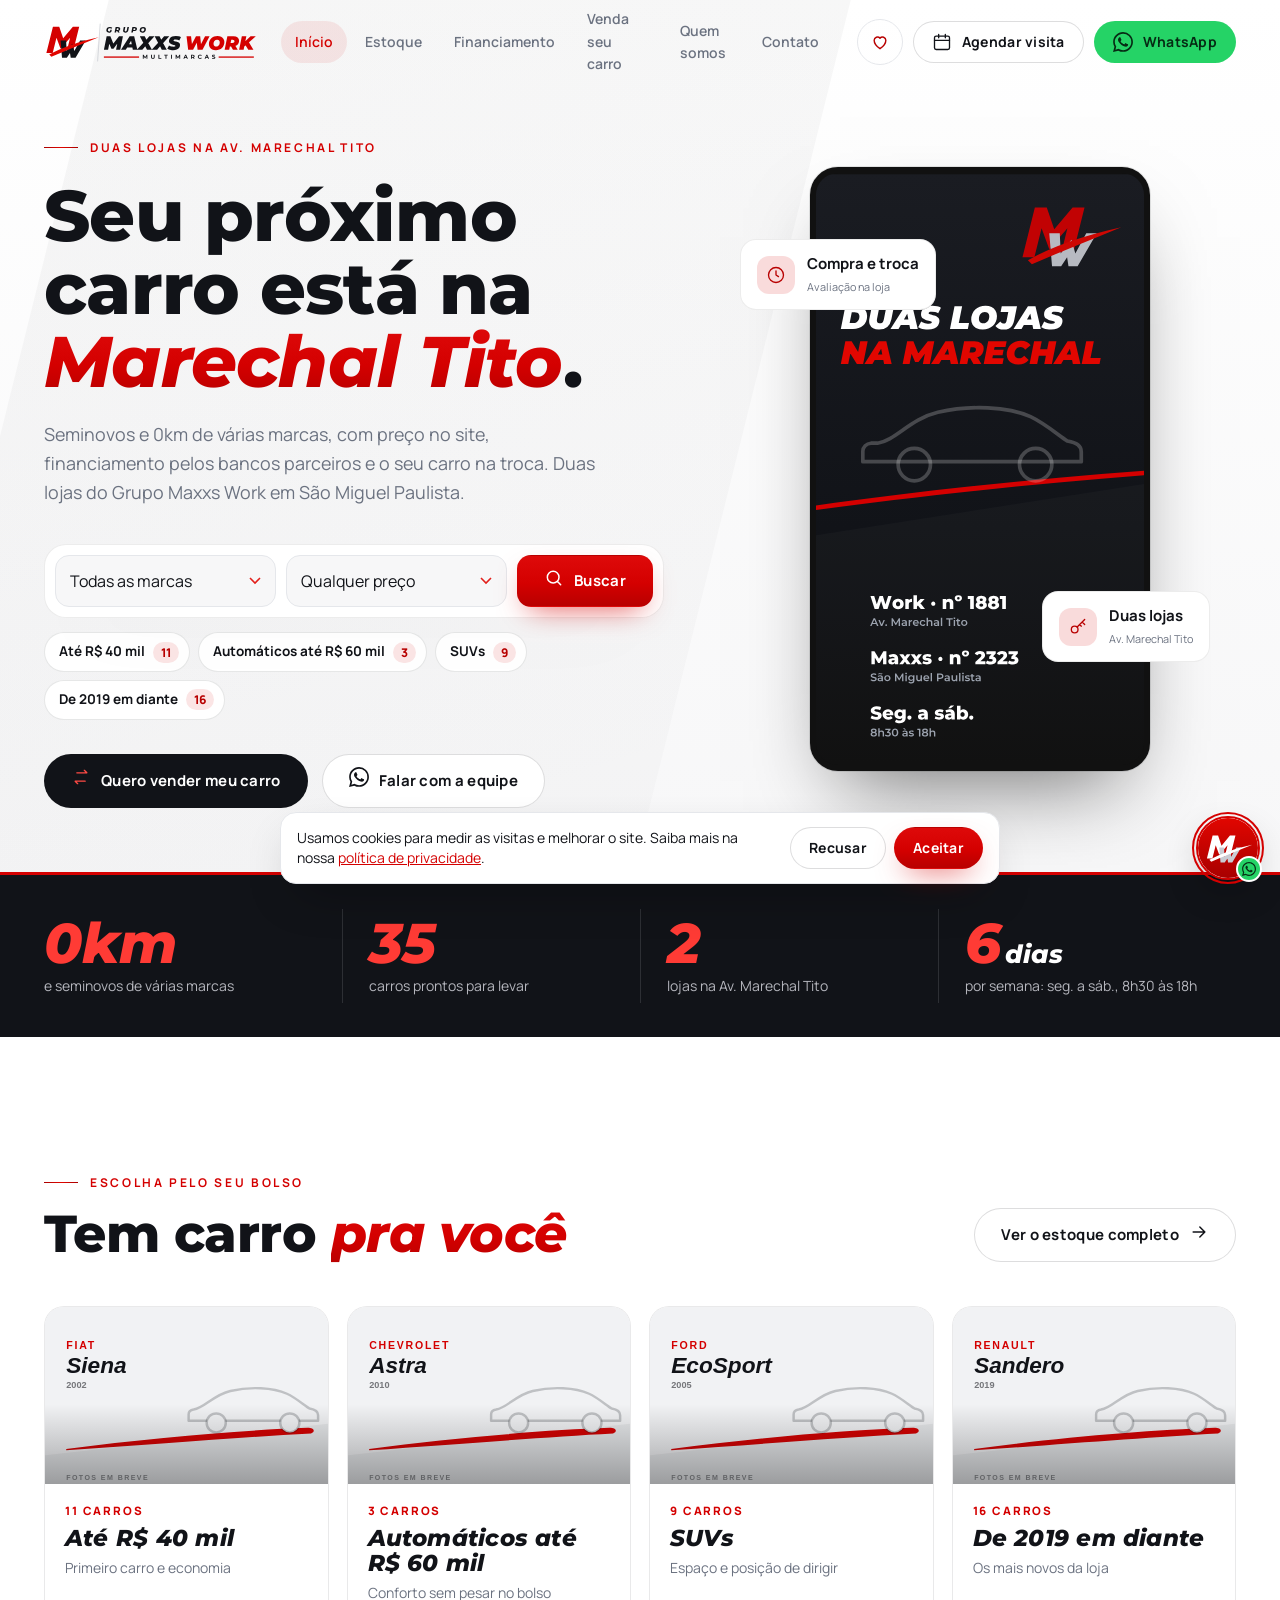
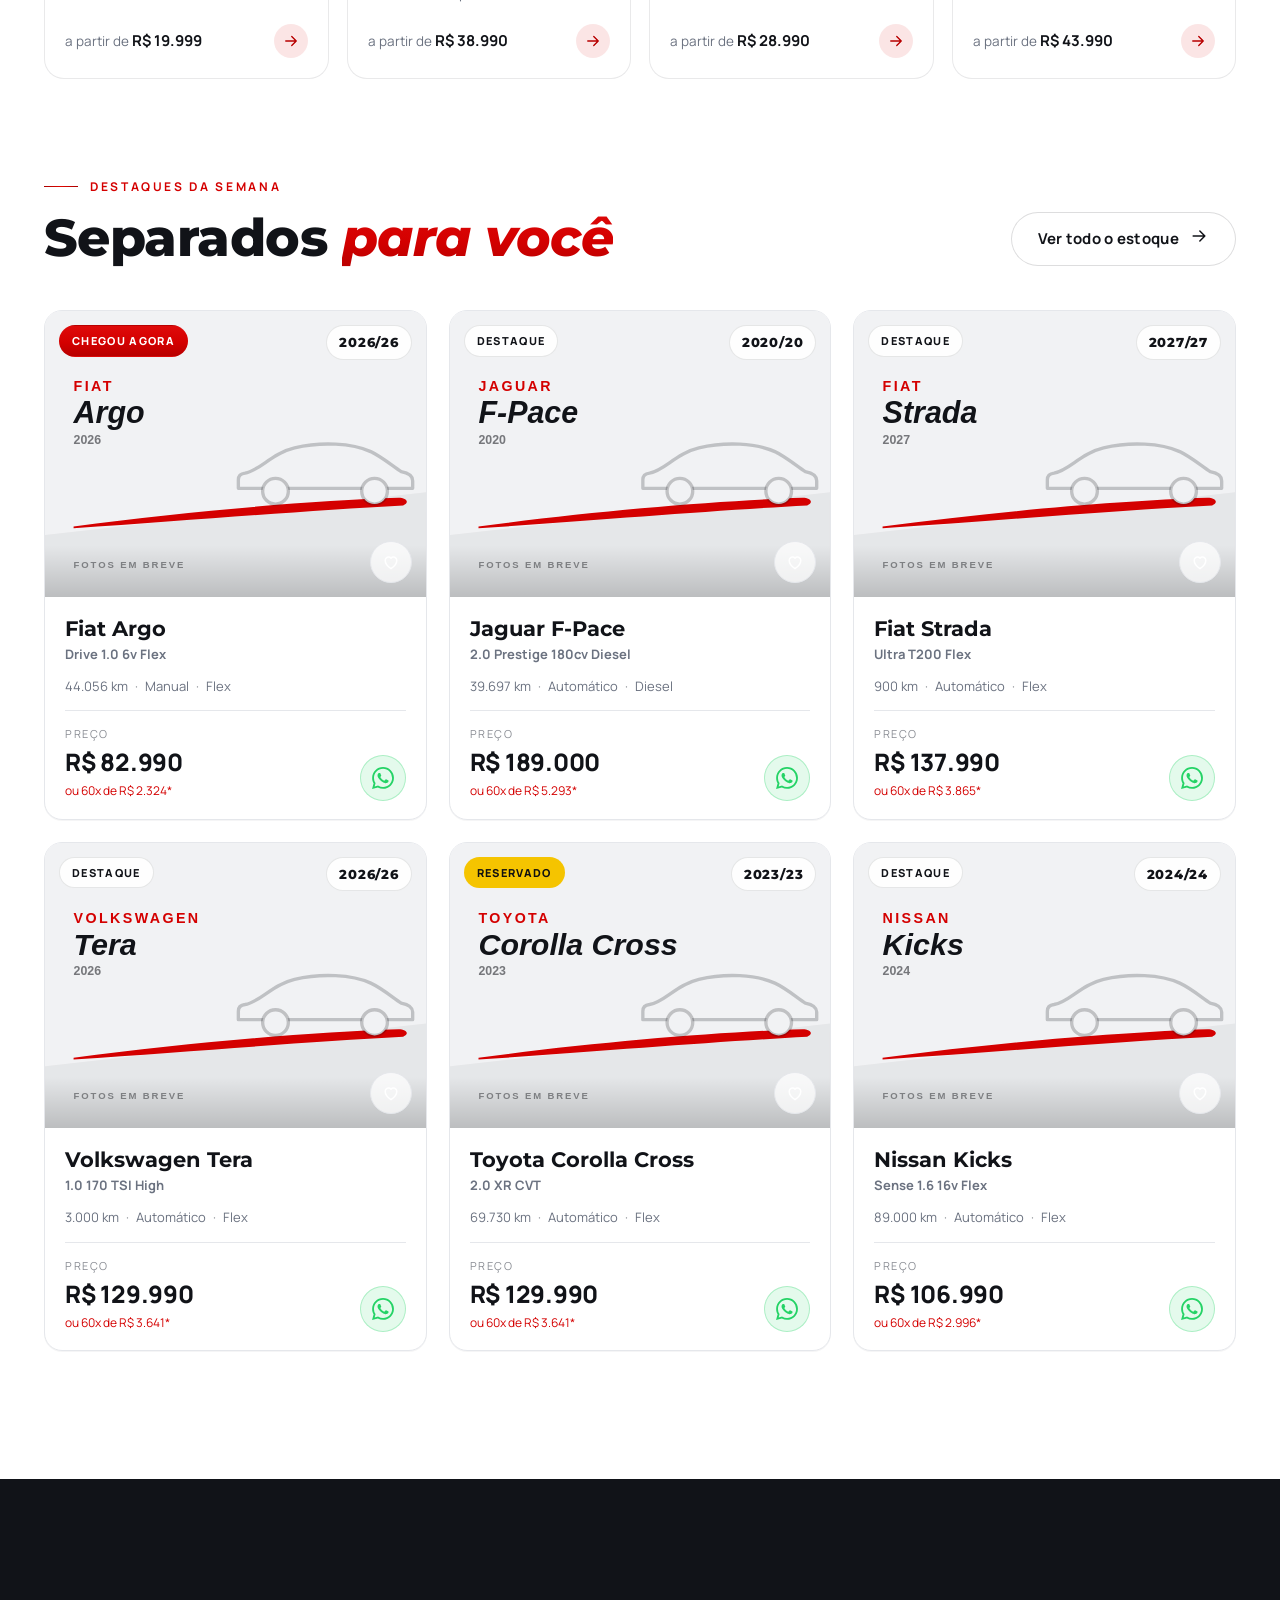
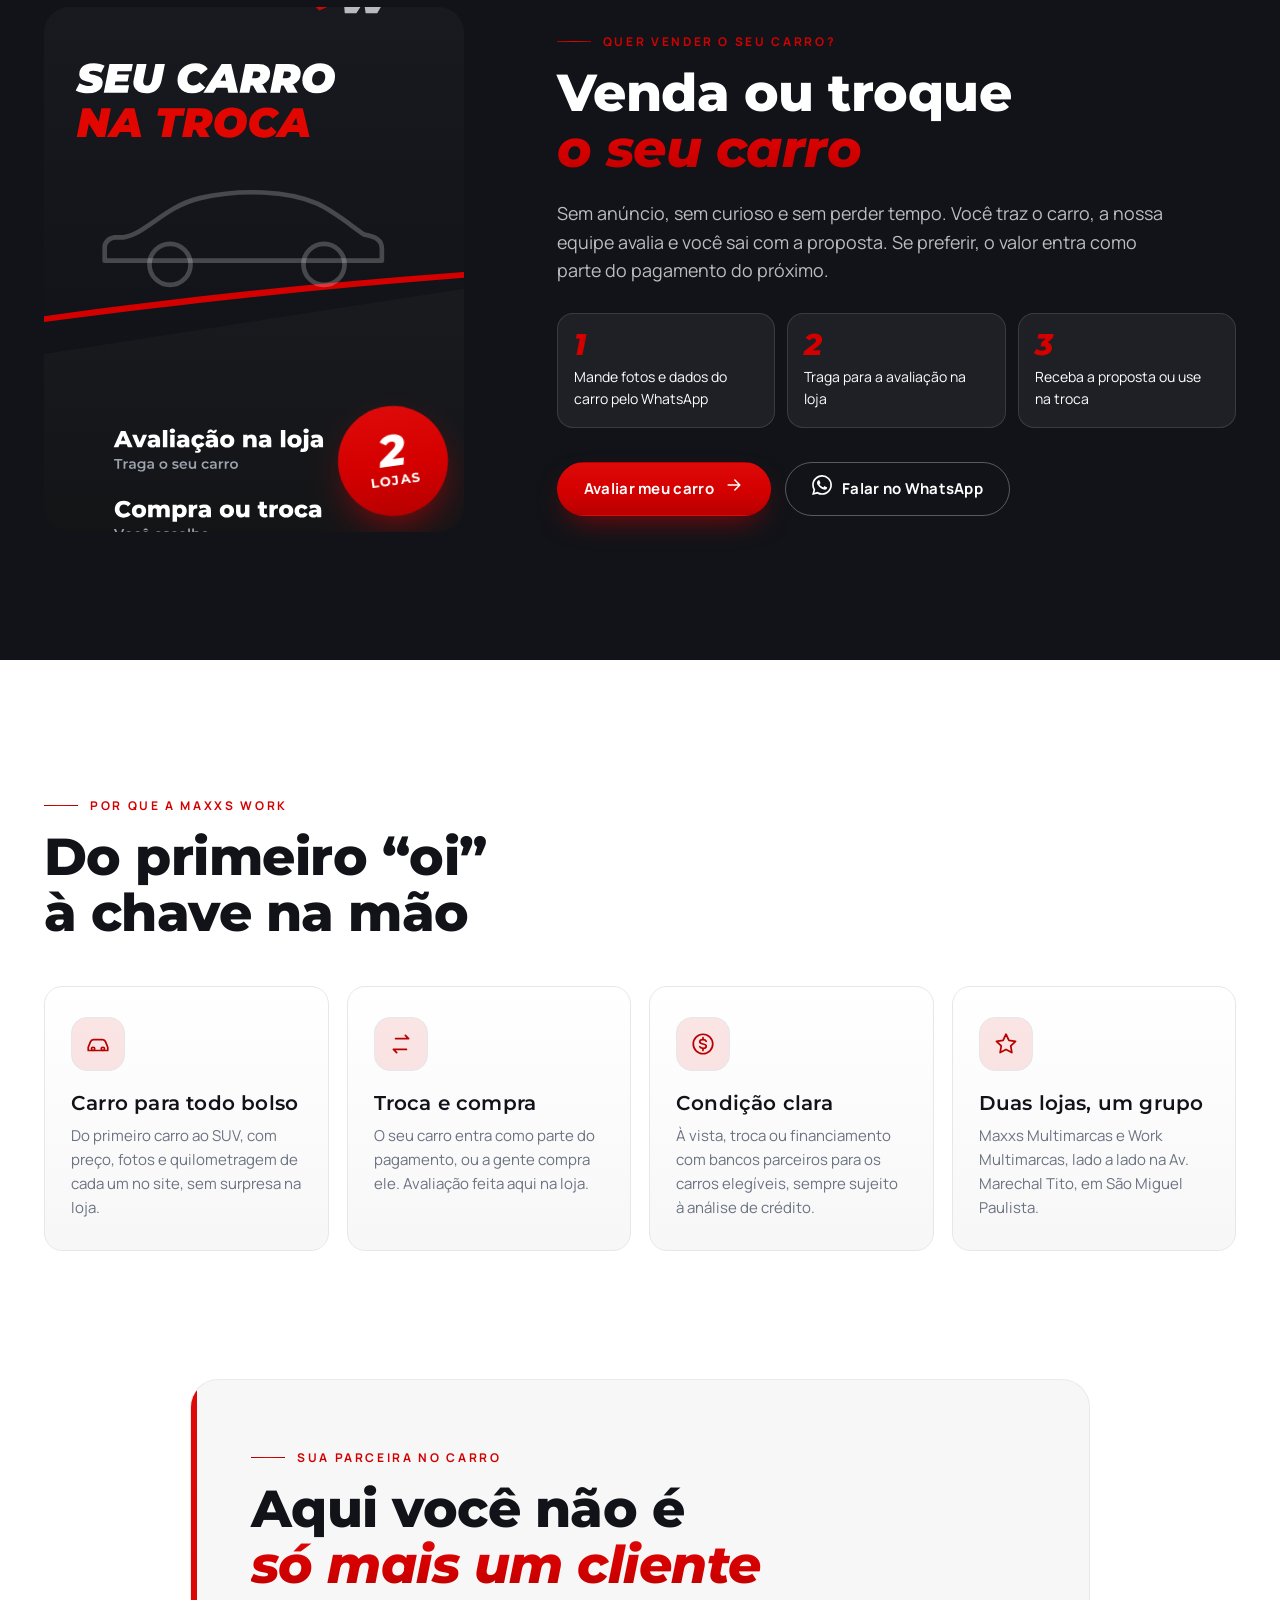
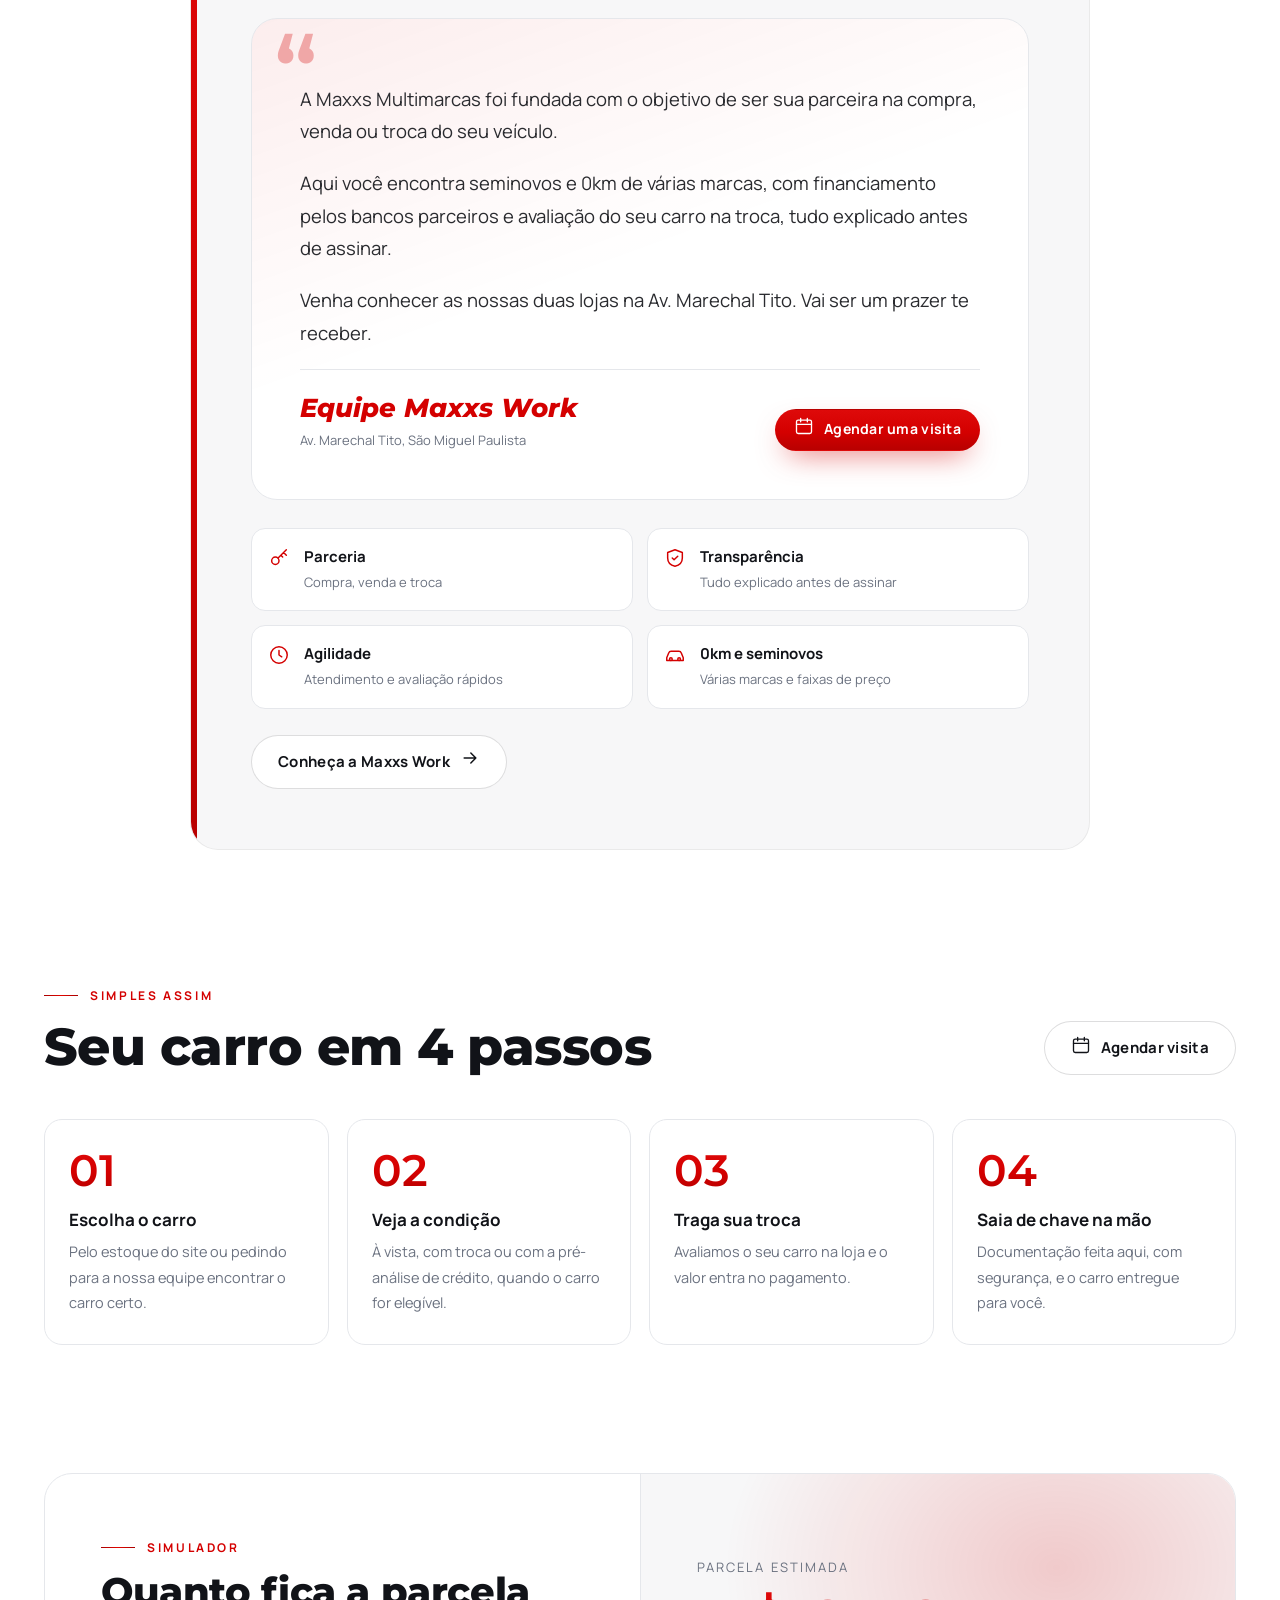
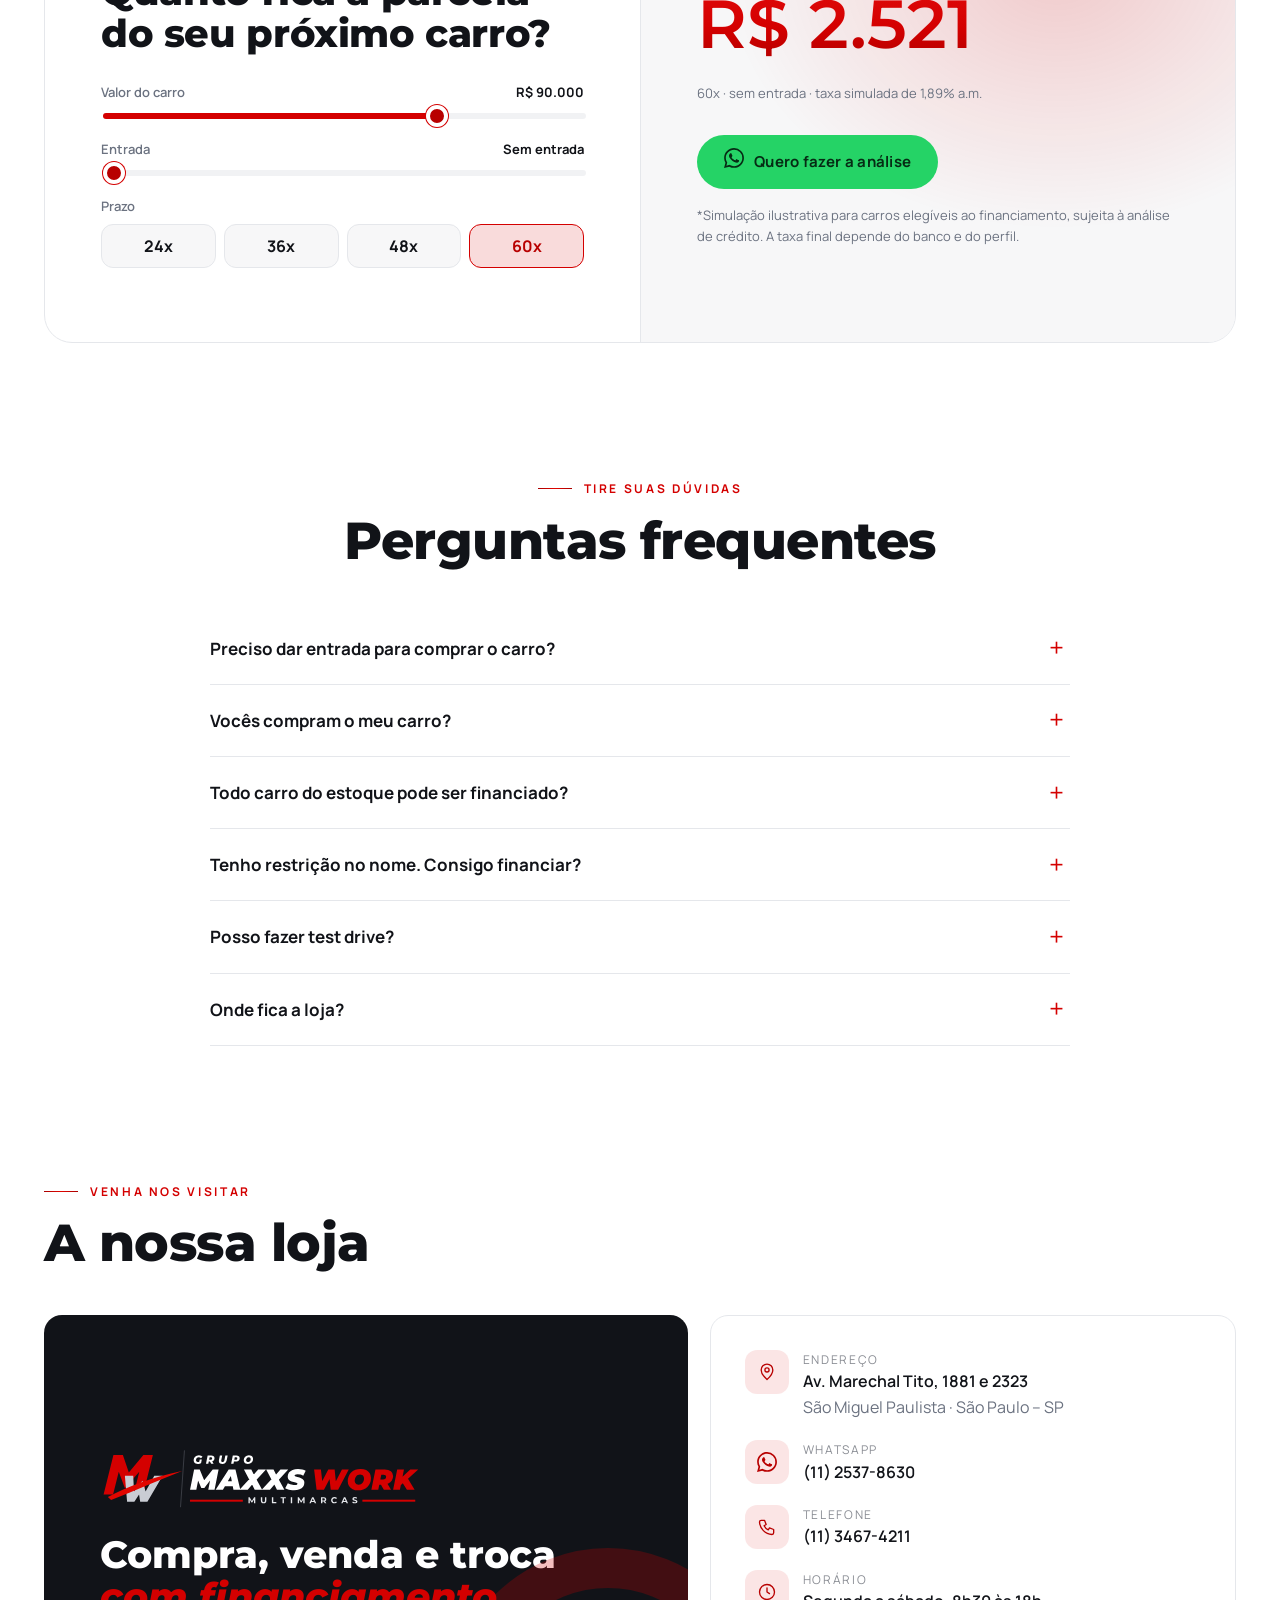
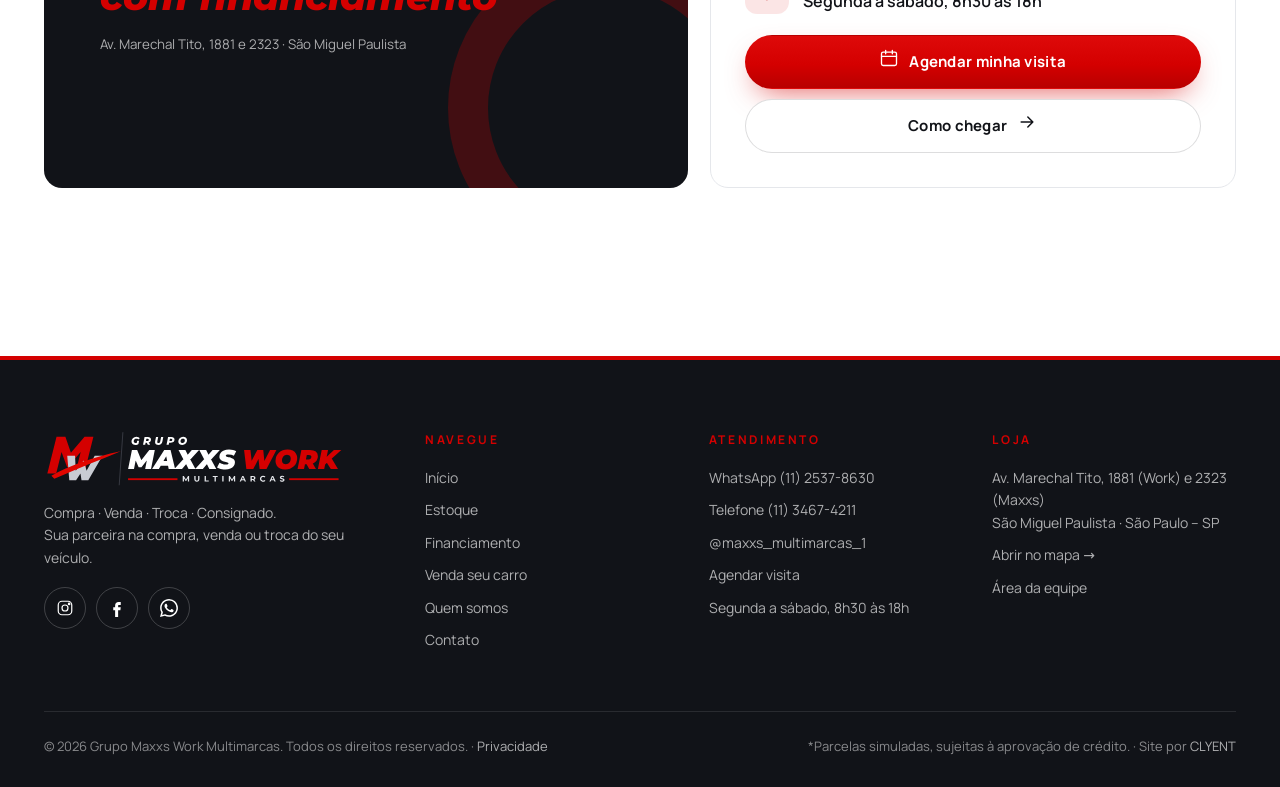
==== index.html @ a76d97d7 "Add files via upload" ====
<!doctype html>
<html lang="pt-BR">
<head>
  <meta charset="utf-8">
  <meta name="robots" content="noindex">
<meta name="referrer" content="no-referrer">
  <meta name="viewport" content="width=device-width, initial-scale=1, viewport-fit=cover">
  <title>Maxxs Work Multimarcas · Seminovos em São Miguel Paulista</title>
  <meta name="description" content="Grupo Maxxs Work Multimarcas: seminovos e 0km com financiamento, compra e troca do seu carro. Av. Marechal Tito, 1881 e 2323, São Miguel Paulista, São Paulo.">
  <meta name="theme-color" content="#111318">
  <link rel="canonical" href="https://grupomaxxsworkmultimarcas.com.br/">
  <meta property="og:type" content="website">
  <meta property="og:locale" content="pt_BR">
  <meta property="og:site_name" content="Maxxs Work Multimarcas">
  <meta property="og:title" content="Grupo Maxxs Work Multimarcas · Seminovos e 0km em São Miguel Paulista">
  <meta property="og:description" content="Seminovos e 0km com financiamento, compra e troca do seu carro. Duas lojas na Av. Marechal Tito. Av. Marechal Tito, 1881 e 2323, São Miguel Paulista.">
  <meta property="og:image" content="https://grupomaxxsworkmultimarcas.com.br/assets/img/og.jpg">
  <meta property="og:url" content="https://grupomaxxsworkmultimarcas.com.br/">
  <meta name="twitter:card" content="summary_large_image">
  <link rel="icon" href="assets/img/favicon.png">
  <link rel="apple-touch-icon" href="assets/img/apple-touch-icon.png">
  <link rel="preload" href="assets/fonts/montserrat-latin-800-normal.woff2" as="font" type="font/woff2" crossorigin>
  <link rel="stylesheet" href="assets/css/site.css?v=4">
</head>
<body data-page="home">
<main>
  <!-- ===== HERO ===== -->
  <section class="hero hero-d hero-x">
    <div class="hero-bg"></div>
    <div class="container hero-grid">
      <div>
        <span class="eyebrow reveal">Duas lojas na Av. Marechal Tito</span>
        <h1><span class="line-in"><span data-hero-title>Carro bom para todo bolso.</span></span></h1>
        <p class="lead reveal" style="--d:.25s" data-hero-sub></p>
        <form class="quick-search reveal" style="--d:.35s" id="qs-form" aria-label="Busca rápida">
          <select id="qs-marca" aria-label="Marca"></select>
          <select id="qs-preco" aria-label="Preço máximo">
            <option value="">Qualquer preço</option>
            <option value="40000">Até R$ 40 mil</option>
            <option value="60000">Até R$ 60 mil</option>
            <option value="80000">Até R$ 80 mil</option>
            <option value="100000">Até R$ 100 mil</option>
          </select>
          <button class="btn btn-gold" type="submit"><span data-icon="search"></span>Buscar</button>
        </form>
        <div class="quick-chips reveal" style="--d:.45s" id="quick-chips" aria-label="Atalhos do estoque"></div>
        <div class="hero-actions reveal" style="--d:.55s">
          <a class="btn btn-dark" href="venda-seu-carro.html"><span data-icon="swap"></span>Quero vender meu carro</a>
          <a class="btn btn-ghost" href="#" data-wa-geral><span data-icon="wa"></span>Falar com a equipe</a>
        </div>
      </div>
      <div class="reel reveal" style="--d:.2s">
        <div class="reel-frame">
          <img src="assets/img/vitrine.svg" alt="Grupo Maxxs Work Multimarcas: duas lojas na Av. Marechal Tito" loading="eager">
        </div>
        <div class="float-chip chip-a"><span class="ic" data-icon="clock"></span><div><b>Compra e troca</b><small>Avaliação na loja</small></div></div>
        <div class="float-chip chip-b"><span class="ic" data-icon="key"></span><div><b>Duas lojas</b><small>Av. Marechal Tito</small></div></div>
      </div>
    </div>
  </section>

  <!-- ===== NÚMEROS ===== -->
  <section class="stats-band" aria-label="A Maxxs Work em números">
    <div class="container stats-grid">
      <div><b>0km</b><span>e seminovos de várias marcas</span></div>
      <div><b><span data-count-estoque data-counter="0">0</span></b><span>carros prontos para levar</span></div>
      <div><b>2</b><span>lojas na Av. Marechal Tito</span></div>
      <div><b>6<small>dias</small></b><span>por semana: seg. a sáb., 8h30 às 18h</span></div>
    </div>
  </section>

  <!-- ===== FAIXAS ===== -->
  <section class="section faixas-sec">
    <div class="container">
      <div class="section-head">
        <div class="reveal"><span class="eyebrow">Escolha pelo seu bolso</span><h2>Tem carro <span class="gold-text">pra você</span></h2></div>
        <a class="btn btn-ghost reveal" href="estoque.html">Ver o estoque completo <span data-icon="arrow"></span></a>
      </div>
      <div class="faixas" id="faixas"></div>
    </div>
  </section>

  <!-- ===== DESTAQUES ===== -->
  <section class="section" style="padding-top:0">
    <div class="container">
      <div class="section-head">
        <div class="reveal"><span class="eyebrow">Destaques da semana</span><h2>Separados <span class="gold-text">para você</span></h2></div>
        <a class="btn btn-ghost reveal" href="estoque.html">Ver todo o estoque <span data-icon="arrow"></span></a>
      </div>
      <div class="car-grid" id="destaques"></div>
    </div>
  </section>

  <!-- ===== VENDA / TROCA ===== -->
  <section class="section sell40">
    <div class="container sell40-grid">
      <div class="sell40-photo reveal-l"><img src="assets/img/troca.svg" alt="Avaliação do seu carro na Maxxs Work" loading="lazy"><span class="sell40-badge"><b>2</b>lojas</span></div>
      <div>
        <span class="eyebrow reveal">Quer vender o seu carro?</span>
        <h2 class="reveal" style="margin:14px 0 22px">Venda ou troque<br><span class="gold-text">o seu carro</span></h2>
        <p class="lead reveal">Sem anúncio, sem curioso e sem perder tempo. Você traz o carro, a nossa equipe avalia e você sai com a proposta. Se preferir, o valor entra como parte do pagamento do próximo.</p>
        <div class="steps3 reveal">
          <div><b>1</b><span>Mande fotos e dados do carro pelo WhatsApp</span></div>
          <div><b>2</b><span>Traga para a avaliação na loja</span></div>
          <div><b>3</b><span>Receba a proposta ou use na troca</span></div>
        </div>
        <div class="hero-actions reveal"><a class="btn btn-gold" href="venda-seu-carro.html">Avaliar meu carro <span data-icon="arrow"></span></a><a class="btn btn-ghost" href="#" data-wa-geral><span data-icon="wa"></span>Falar no WhatsApp</a></div>
      </div>
    </div>
  </section>

  <!-- ===== PILARES ===== -->
  <section class="section">
    <div class="container">
      <div class="section-head"><div class="reveal"><span class="eyebrow">Por que a Maxxs Work</span><h2>Do primeiro “oi”<br>à chave na mão</h2></div></div>
      <div class="pillars">
        <div class="pillar reveal"><div class="ic" data-icon="car"></div><h3>Carro para todo bolso</h3><p>Do primeiro carro ao SUV, com preço, fotos e quilometragem de cada um no site, sem surpresa na loja.</p></div>
        <div class="pillar reveal" style="--d:.08s"><div class="ic" data-icon="swap"></div><h3>Troca e compra</h3><p>O seu carro entra como parte do pagamento, ou a gente compra ele. Avaliação feita aqui na loja.</p></div>
        <div class="pillar reveal" style="--d:.16s"><div class="ic" data-icon="coin"></div><h3>Condição clara</h3><p>À vista, troca ou financiamento com bancos parceiros para os carros elegíveis, sempre sujeito à análise de crédito.</p></div>
        <div class="pillar reveal" style="--d:.24s"><div class="ic" data-icon="star"></div><h3>Duas lojas, um grupo</h3><p>Maxxs Multimarcas e Work Multimarcas, lado a lado na Av. Marechal Tito, em São Miguel Paulista.</p></div>
      </div>
    </div>
  </section>

  <!-- ===== CARTA DA LOJA ===== -->
  <section class="section" style="padding-top:0">
    <div class="container">
      <div class="letter-card reveal">
        <span class="eyebrow">Sua parceira no carro</span>
        <h2 style="margin:14px 0 24px">Aqui você não é<br><span class="gold-text">só mais um cliente</span></h2>
        <div class="letter-body"><div id="carta-texto"></div>
          <div class="letter-sign"><div><b class="sign-name">Equipe Maxxs Work</b><small>Av. Marechal Tito, São Miguel Paulista</small></div><a class="btn btn-gold btn-sm" href="#" data-agendar><span data-icon="cal"></span>Agendar uma visita</a></div>
        </div>
        <div class="values">
          <div><span data-icon="key"></span><p style="margin:0"><b>Parceria</b><span>Compra, venda e troca</span></p></div>
          <div><span data-icon="shield"></span><p style="margin:0"><b>Transparência</b><span>Tudo explicado antes de assinar</span></p></div>
          <div><span data-icon="clock"></span><p style="margin:0"><b>Agilidade</b><span>Atendimento e avaliação rápidos</span></p></div>
          <div><span data-icon="car"></span><p style="margin:0"><b>0km e seminovos</b><span>Várias marcas e faixas de preço</span></p></div>
        </div>
        <a class="btn btn-ghost" href="loja.html" style="margin-top:26px">Conheça a Maxxs Work <span data-icon="arrow"></span></a>
      </div>
    </div>
  </section>

  <!-- ===== ENTREGAS (vem do painel) ===== -->
  <section class="section" style="padding-top:0">
    <div class="container">
      <div class="section-head"><div class="reveal"><span class="eyebrow">Cada entrega é uma festa</span><h2>Sonho realizado <span class="gold-text">é aqui</span></h2></div><a class="btn btn-ghost reveal" href="https://instagram.com/maxxs_multimarcas_1" data-cfg-ig target="_blank" rel="noopener"><span data-icon="ig"></span>Siga no Instagram</a></div>
      <div class="mosaic reveal" id="entregas"></div>
    </div>
  </section>

  <!-- ===== DEPOIMENTOS (só aparece quando cadastrados no painel) ===== -->
  <section class="section" id="depoimentos" style="padding-top:0">
    <div class="container">
      <div class="section-head"><div class="reveal"><span class="eyebrow">Quem comprou, recomenda</span><h2>Clientes <span class="gold-text">Maxxs Work</span></h2></div></div>
      <div class="testi" id="dep-grid"></div>
    </div>
  </section>

  <!-- ===== COMO COMPRAR ===== -->
  <section class="section" style="padding-top:0">
    <div class="container">
      <div class="section-head"><div class="reveal"><span class="eyebrow">Simples assim</span><h2>Seu carro em 4 passos</h2></div><a class="btn btn-ghost reveal" href="#" data-agendar><span data-icon="cal"></span>Agendar visita</a></div>
      <div class="how">
        <div class="reveal"><b>Escolha o carro</b><span>Pelo estoque do site ou pedindo para a nossa equipe encontrar o carro certo.</span></div>
        <div class="reveal" style="--d:.08s"><b>Veja a condição</b><span>À vista, com troca ou com a pré-análise de crédito, quando o carro for elegível.</span></div>
        <div class="reveal" style="--d:.16s"><b>Traga sua troca</b><span>Avaliamos o seu carro na loja e o valor entra no pagamento.</span></div>
        <div class="reveal" style="--d:.24s"><b>Saia de chave na mão</b><span>Documentação feita aqui, com segurança, e o carro entregue para você.</span></div>
      </div>
    </div>
  </section>

  <!-- ===== SIMULADOR ===== -->
  <section class="section" style="padding-top:0">
    <div class="container">
      <div class="sim reveal" id="sim">
        <div class="sim-left">
          <span class="eyebrow">Simulador</span>
          <h2 style="margin:14px 0 28px;font-size:clamp(26px,3vw,40px)">Quanto fica a parcela do seu próximo carro?</h2>
          <div class="field"><label>Valor do carro <b data-sim-lv></b></label><input type="range" min="20000" max="120000" step="1000" data-sim-valor aria-label="Valor do carro"></div>
          <div class="field"><label>Entrada <b data-sim-le></b></label><input type="range" min="0" max="40000" step="1000" value="0" data-sim-entrada aria-label="Valor da entrada"></div>
          <div class="field"><label>Prazo</label><div class="seg" data-sim-meses><button type="button">24x</button><button type="button">36x</button><button type="button">48x</button><button type="button" class="on">60x</button></div></div>
        </div>
        <div class="sim-right sim-result">
          <small>Parcela estimada</small>
          <div class="big gold-text" data-sim-out>—</div>
          <p data-sim-info></p>
          <button class="btn btn-wa" id="sim-cta" style="margin-top:18px;align-self:flex-start"><span data-icon="wa"></span>Quero fazer a análise</button>
          <p style="margin-top:16px">*Simulação ilustrativa para carros elegíveis ao financiamento, sujeita à análise de crédito. A taxa final depende do banco e do perfil.</p>
        </div>
      </div>
    </div>
  </section>

  <!-- ===== FAQ ===== -->
  <section class="section" style="padding-top:0">
    <div class="container">
      <div class="section-head" style="justify-content:center;text-align:center"><div class="reveal"><span class="eyebrow">Tire suas dúvidas</span><h2>Perguntas frequentes</h2></div></div>
      <div class="faq"><details class="reveal"><summary>Preciso dar entrada para comprar o carro?</summary><p>Depende do carro e da análise de crédito. Nos carros mais novos há mais opções de financiamento com os bancos parceiros, inclusive com entrada menor para quem for aprovado. Nos mais antigos, o pagamento costuma ser à vista ou com o seu carro na troca. A gente te mostra as opções reais de cada carro.</p></details><details class="reveal"><summary>Vocês compram o meu carro?</summary><p>Sim. Mande fotos e os dados do carro pelo WhatsApp, traga para a avaliação na loja e você sai com a proposta. O valor também pode entrar como parte do pagamento do próximo carro.</p></details><details class="reveal"><summary>Todo carro do estoque pode ser financiado?</summary><p>Não. Cada banco tem regras próprias de idade do veículo e de perfil. Na página de cada carro mostramos se ele tem financiamento disponível ou se a condição é à vista ou com troca.</p></details><details class="reveal"><summary>Tenho restrição no nome. Consigo financiar?</summary><p>Cada caso é analisado individualmente pelos bancos. Faça a pré-análise, sem compromisso, e a nossa equipe te explica com clareza o que é possível.</p></details><details class="reveal"><summary>Posso fazer test drive?</summary><p>Pode e deve! Agende pelo site ou pelo WhatsApp e deixamos o carro separado esperando por você.</p></details><details class="reveal"><summary>Onde fica a loja?</summary><p>São duas lojas na Av. Marechal Tito, em São Miguel Paulista: Work Multimarcas no nº 1881 e Maxxs Multimarcas no nº 2323. Segunda a sábado, das 8h30 às 18h.</p></details></div>
    </div>
  </section>

  <!-- ===== LOJA ===== -->
  <section class="section" style="padding-top:0">
    <div class="container">
      <div class="section-head"><div class="reveal"><span class="eyebrow">Venha nos visitar</span><h2>A nossa loja</h2></div></div>
      <div class="store">
        <div class="store-brand reveal"><img src="assets/img/logo-branco.svg" alt="Maxxs Work Multimarcas"><p>Compra, venda e troca<br><span>com financiamento</span></p><small>Av. Marechal Tito, 1881 e 2323 · São Miguel Paulista</small></div>
        <div class="store-info reveal" style="--d:.1s">
          <div class="info-row"><span class="ic" data-icon="pin"></span><div><small>Endereço</small><b>Av. Marechal Tito, 1881 e 2323</b><br><span style="color:var(--muted)"><span data-cfg="bairro"></span> · <span data-cfg="cidade"></span></span></div></div>
          <div class="info-row"><span class="ic" data-icon="wa"></span><div><small>WhatsApp</small><b data-cfg="whatsappExibicao"></b></div></div>
          <div class="info-row"><span class="ic" data-icon="phone"></span><div><small>Telefone</small><a data-cfg-tel href="#"><b data-cfg="telefone"></b></a></div></div>
          <div class="info-row"><span class="ic" data-icon="clock"></span><div><small>Horário</small><b data-cfg="horario"></b></div></div>
          <div style="display:grid;gap:10px;margin-top:auto"><a class="btn btn-gold" href="#" data-agendar><span data-icon="cal"></span>Agendar minha visita</a><a class="btn btn-ghost" href="contato.html">Como chegar <span data-icon="arrow"></span></a></div>
        </div>
      </div>
    </div>
  </section>
</main>
<script src="assets/js/store.js?v=2"></script>
<script src="assets/js/site.js?v=1"></script>
</body>
</html>
---- assets/css/site.css ----
/* =====================================================================
   SITE DA LOJA — tema claro (Maxxs Work: branco, grafite e vermelho racing)
   As cores da marca ficam todas no :root abaixo. Para outra loja,
   troque só esses valores (e a logo em assets/img).
   ===================================================================== */
@font-face { font-family: 'Montserrat'; src: url('../fonts/montserrat-latin-600-normal.woff2') format('woff2'); font-weight: 600; font-style: normal; font-display: swap; }
@font-face { font-family: 'Montserrat'; src: url('../fonts/montserrat-latin-700-normal.woff2') format('woff2'); font-weight: 700; font-style: normal; font-display: swap; }
@font-face { font-family: 'Montserrat'; src: url('../fonts/montserrat-latin-800-normal.woff2') format('woff2'); font-weight: 800; font-style: normal; font-display: swap; }
@font-face { font-family: 'Montserrat'; src: url('../fonts/montserrat-latin-800-italic.woff2') format('woff2'); font-weight: 800; font-style: italic; font-display: swap; }
@font-face { font-family: 'Montserrat'; src: url('../fonts/montserrat-latin-900-italic.woff2') format('woff2'); font-weight: 900; font-style: italic; font-display: swap; }
@font-face { font-family: 'Saira'; src: url('../fonts/saira-latin-600-normal.woff2') format('woff2'); font-weight: 600; font-display: swap; }
@font-face { font-family: 'Saira'; src: url('../fonts/saira-latin-700-normal.woff2') format('woff2'); font-weight: 700; font-display: swap; }
@font-face { font-family: 'Saira'; src: url('../fonts/saira-latin-800-normal.woff2') format('woff2'); font-weight: 800; font-display: swap; }
@font-face { font-family: 'Saira'; src: url('../fonts/saira-latin-800-italic.woff2') format('woff2'); font-weight: 800; font-style: italic; font-display: swap; }
@font-face { font-family: 'Manrope'; src: url('../fonts/manrope-latin-400-normal.woff2') format('woff2'); font-weight: 400; font-display: swap; }
@font-face { font-family: 'Manrope'; src: url('../fonts/manrope-latin-500-normal.woff2') format('woff2'); font-weight: 500; font-display: swap; }
@font-face { font-family: 'Manrope'; src: url('../fonts/manrope-latin-600-normal.woff2') format('woff2'); font-weight: 600; font-display: swap; }
@font-face { font-family: 'Manrope'; src: url('../fonts/manrope-latin-700-normal.woff2') format('woff2'); font-weight: 700; font-display: swap; }
@font-face { font-family: 'Manrope'; src: url('../fonts/manrope-latin-800-normal.woff2') format('woff2'); font-weight: 800; font-display: swap; }

:root {
  /* ===== MARCA ===== */
  /* ===== TOKENS DA MARCA · Grupo Maxxs Work (vermelho racing + grafite + branco) =====
     As variáveis ainda se chamam --gold por herança da base: são a COR DE DESTAQUE. */
  --brand: #D40000;              /* vermelho racing: ações e destaques */
  --brand-vivid: #E10600;        /* vermelho vibrante: detalhes pequenos */
  --brand-deep: #A80000;         /* vermelho profundo: hover e profundidade */
  --graphite: #111318;
  --black: #0B0B0B;
  --ice: #F7F7F8;
  --border: #E5E7EB;
  --text-2: #6B7280;
  --acc: 212, 0, 0;              /* vermelho em RGB (usado com transparência) */
  --gold: var(--brand);
  --gold-hi: #B80000;            /* destaque para textos sobre branco (contraste AA) */
  --gold-lo: var(--brand-deep);
  --gold-grad: linear-gradient(180deg, #DE0A0A 0%, #D40000 55%, #B80000 100%);
  --gold-grad-x: linear-gradient(90deg, #A80000 0%, #E10600 50%, #A80000 100%);
  --on-accent: #FFFFFF;
  --ink: 17, 19, 24;
  --glass: 255, 255, 255;
  --dark: var(--graphite);
  /* ===== BASE ===== */
  --bg: #FFFFFF;
  --bg-2: #F7F7F8;
  --surface: #FFFFFF;
  --surface-2: #F1F2F4;
  --line: #E5E7EB;              /* bordas neutras: o vermelho fica para ações e destaques */
  --line-2: #E5E7EB;
  --yellow: #F5C400;
  --text: #111318;
  --muted: #6B7280;
  --muted-2: #8A8D94;
  --green: #25D366;
  --danger: #D92D20;
  --radius: 18px;
  --radius-sm: 12px;
  --shadow: 0 30px 70px -36px rgba(20, 20, 22, .38);
  --ease: cubic-bezier(.2, .7, .1, 1);
  --container: 1240px;
  --serif: 'Montserrat', 'Arial', sans-serif;
  --sans: 'Manrope', system-ui, -apple-system, 'Segoe UI', sans-serif;
  color-scheme: light;
}

*, *::before, *::after { box-sizing: border-box; }
html { scroll-behavior: smooth; -webkit-text-size-adjust: 100%; }
body {
  margin: 0; background: var(--bg); color: var(--text); font-family: var(--sans); font-size: 16px; line-height: 1.6;
  -webkit-font-smoothing: antialiased; overflow-x: hidden;
}
/* textura fosca sutil */
body::before {
  content: ''; position: fixed; inset: 0; pointer-events: none; z-index: 0; opacity: 0;
  background-image: url("data:image/svg+xml;utf8,<svg xmlns='http://www.w3.org/2000/svg' width='160' height='160'><filter id='n'><feTurbulence type='fractalNoise' baseFrequency='.9' numOctaves='2' stitchTiles='stitch'/></filter><rect width='100%' height='100%' filter='url(%23n)'/></svg>");
}
main, header, footer, section { position: relative; z-index: 1; }
img { max-width: 100%; display: block; }
a { color: inherit; text-decoration: none; }
button, input, select, textarea { font: inherit; color: inherit; }
::selection { background: var(--gold); color: #fff; }

.container { width: 100%; max-width: var(--container); margin: 0 auto; padding: 0 24px; }
@media (max-width: 640px) { .container { padding: 0 16px; } }

/* ---------- tipografia ---------- */
.eyebrow { display: inline-flex; align-items: center; gap: 12px; font-size: 12px; font-weight: 700; letter-spacing: .28em; text-transform: uppercase; color: var(--gold); }
.eyebrow::before { content: ''; width: 34px; height: 1px; background: var(--gold-grad-x); }
h1, h2, h3, .serif { font-family: var(--serif); font-weight: 600; letter-spacing: .01em; line-height: 1.08; margin: 0; }
h1 { font-size: clamp(40px, 6.4vw, 84px); }
h2 { font-size: clamp(30px, 4.2vw, 52px); }
h3 { font-size: clamp(20px, 2vw, 24px); }
.gold-text { background: var(--gold-grad); -webkit-background-clip: text; background-clip: text; color: transparent; }
.lead { font-size: clamp(16px, 1.4vw, 19px); color: var(--muted); max-width: 620px; }
.section { padding: clamp(72px, 10vw, 130px) 0; }
.section-head { display: flex; align-items: end; justify-content: space-between; gap: 24px; margin-bottom: 44px; flex-wrap: wrap; }
.section-head h2 { margin-top: 14px; }
.divider { height: 1px; background: linear-gradient(90deg, transparent, var(--line), transparent); }

/* ---------- botões ---------- */
.btn {
  --h: 54px; display: inline-flex; align-items: center; justify-content: center; gap: 10px; height: var(--h); padding: 0 26px;
  border-radius: 999px; border: 1px solid transparent; font-weight: 700; font-size: 15px; letter-spacing: .02em; cursor: pointer;
  transition: transform .35s var(--ease), box-shadow .35s var(--ease), background .3s, color .3s, border-color .3s; white-space: nowrap; position: relative; overflow: hidden;
}
.btn svg { width: 20px; height: 20px; flex: none; }
.btn-gold { background: var(--gold-grad); color: var(--on-accent); box-shadow: 0 10px 30px -10px rgba(var(--acc), .6); }
.btn-gold::after { content: ''; position: absolute; top: 0; left: -120%; width: 60%; height: 100%; background: linear-gradient(110deg, transparent, rgba(255, 255, 255, .55), transparent); transition: left .8s var(--ease); }
.btn-gold:hover::after { left: 130%; }
.btn-gold:hover { transform: translateY(-2px); box-shadow: 0 18px 40px -12px rgba(var(--acc), .7); }
.btn-ghost { border-color: var(--line); color: var(--text); background: rgba(var(--ink), .02); }
.btn-ghost:hover { border-color: var(--gold); color: var(--gold-hi); transform: translateY(-2px); }
.btn-wa { background: var(--green); color: #062B14; }
.btn-wa:hover { transform: translateY(-2px); box-shadow: 0 16px 36px -14px rgba(37, 211, 102, .7); }
.btn-sm { --h: 42px; padding: 0 18px; font-size: 14px; }
.btn-block { width: 100%; }

/* ---------- header ---------- */
.site-header { position: fixed; inset: 0 0 auto 0; z-index: 50; transition: background .4s, border-color .4s, backdrop-filter .4s; border-bottom: 1px solid transparent; }
.site-header.scrolled { background: rgba(var(--glass), .82); backdrop-filter: blur(16px) saturate(140%); -webkit-backdrop-filter: blur(16px) saturate(140%); border-color: var(--line); }
.nav { height: 84px; display: flex; align-items: center; justify-content: space-between; gap: 24px; transition: height .4s; }
.scrolled .nav { height: 70px; }
.brand { display: flex; align-items: center; }
.brand img { height: 52px; width: auto; transition: height .4s; }
.scrolled .brand img { height: 44px; }
.nav-links { display: flex; align-items: center; gap: 4px; }
.nav-links a { padding: 10px 14px; border-radius: 999px; font-size: 14px; font-weight: 600; color: var(--muted); transition: color .25s, background .25s; }
.nav-links a:hover, .nav-links a.active { color: var(--text); }
.nav-links a.active { background: rgba(var(--acc), .1); color: var(--gold-hi); }
.nav-cta { display: flex; align-items: center; gap: 10px; }
.burger { display: none; width: 46px; height: 46px; border-radius: 50%; border: 1px solid var(--line); background: transparent; cursor: pointer; align-items: center; justify-content: center; }
.burger span, .burger span::before, .burger span::after { display: block; width: 18px; height: 1.5px; background: var(--gold-hi); position: relative; transition: transform .3s, background .3s; }
.burger span::before, .burger span::after { content: ''; position: absolute; left: 0; }
.burger span::before { top: -6px; } .burger span::after { top: 6px; }
.menu-open .burger span { background: transparent; }
.menu-open .burger span::before { transform: translateY(6px) rotate(45deg); }
.menu-open .burger span::after { transform: translateY(-6px) rotate(-45deg); }
.mobile-menu { position: fixed; inset: 0; z-index: 49; background: rgba(var(--glass), .97); backdrop-filter: blur(10px); display: flex; flex-direction: column; justify-content: center; padding: 100px 28px 40px; gap: 6px; opacity: 0; pointer-events: none; transition: opacity .4s var(--ease); }
.menu-open .mobile-menu { opacity: 1; pointer-events: auto; }
.mobile-menu a.m-link { font-family: var(--serif); font-size: 30px; padding: 10px 0; border-bottom: 1px solid var(--line-2); transform: translateY(14px); opacity: 0; transition: transform .5s var(--ease), opacity .5s; }
.menu-open .mobile-menu a.m-link { transform: none; opacity: 1; }
.mobile-menu .btn { margin-top: 24px; }
@media (max-width: 1080px) { .nav-links { display: none; } .burger { display: inline-flex; } .nav-cta .btn-ghost { display: none; } }
@media (max-width: 520px) { .nav-cta .btn-wa span { display: none; } .nav-cta .btn-wa { width: 46px; padding: 0; --h: 46px; } .brand img { height: 44px; } }

/* ---------- hero ---------- */
.hero { min-height: 100svh; display: flex; align-items: center; padding: 120px 0 70px; overflow: hidden; }
.hero-bg { position: absolute; inset: 0; z-index: 0; overflow: hidden; }
.hero-bg video, .hero-bg .hero-img { position: absolute; inset: 0; width: 100%; height: 100%; object-fit: cover; opacity: .18; filter: grayscale(.3); }
.hero-bg::before { content: ''; position: absolute; inset: 0; background: radial-gradient(60% 70% at 78% 40%, rgba(var(--acc), .16), transparent 60%), radial-gradient(50% 60% at 10% 90%, rgba(var(--acc), .07), transparent 60%); z-index: 1; }
.hero-bg::after { content: ''; position: absolute; inset: 0; background: linear-gradient(180deg, rgba(var(--glass), .3), var(--bg) 96%); z-index: 1; }
.hero-grid { position: relative; z-index: 2; display: grid; grid-template-columns: 1.1fr .9fr; gap: 56px; align-items: center; }
.hero h1 { margin: 22px 0 22px; }
.hero h1 em { font-style: normal; display: inline-block; }
.hero-actions { display: flex; flex-wrap: wrap; gap: 14px; margin-top: 34px; }
.hero-badges { display: flex; flex-wrap: wrap; gap: 22px; margin-top: 40px; color: var(--muted); font-size: 14px; }
.hero-badges span { display: inline-flex; align-items: center; gap: 8px; }
.hero-badges svg { width: 18px; height: 18px; color: var(--gold); }
.portrait { position: relative; justify-self: center; width: min(440px, 100%); }
.portrait-frame { position: relative; aspect-ratio: 4/5.2; border-radius: 240px 240px 26px 26px; overflow: hidden; border: 1px solid rgba(var(--acc), .35); box-shadow: var(--shadow), 0 0 0 10px rgba(var(--acc), .04); }
.portrait-frame img { width: 100%; height: 100%; object-fit: cover; object-position: center 20%; animation: kenburns 18s ease-in-out infinite alternate; }
.portrait-frame::after { content: ''; position: absolute; inset: 0; background: linear-gradient(180deg, transparent 55%, rgba(var(--glass), .85)); }
.portrait-ring { position: absolute; inset: -18px; border-radius: 260px 260px 34px 34px; border: 1px solid var(--line); pointer-events: none; }
.portrait-caption { position: absolute; left: 0; right: 0; bottom: 24px; text-align: center; z-index: 2; }
.portrait-caption strong { font-family: var(--serif); font-size: 26px; display: block; }
.portrait-caption span { font-size: 12px; letter-spacing: .24em; text-transform: uppercase; color: var(--gold); }
.float-chip { position: absolute; z-index: 3; display: flex; align-items: center; gap: 12px; padding: 12px 16px; border-radius: 16px; background: rgba(var(--glass), .82); border: 1px solid var(--line); backdrop-filter: blur(12px); box-shadow: var(--shadow); font-size: 13px; animation: floaty 6s ease-in-out infinite; }
.float-chip b { display: block; font-size: 15px; color: var(--text); }
.float-chip small { color: var(--muted); }
.float-chip .ic { width: 38px; height: 38px; border-radius: 12px; display: grid; place-items: center; background: rgba(var(--acc), .14); color: var(--gold-hi); flex: none; }
.float-chip .ic svg { width: 20px; height: 20px; }
.chip-a { top: 14%; left: -56px; }
.chip-b { bottom: 22%; right: -40px; animation-delay: -3s; }
@keyframes kenburns { from { transform: scale(1.02); } to { transform: scale(1.12) translateY(-2%); } }
@keyframes floaty { 0%, 100% { transform: translateY(0); } 50% { transform: translateY(-10px); } }
.quick-search { margin-top: 38px; display: grid; grid-template-columns: 1fr 1fr auto; gap: 10px; padding: 10px; border-radius: 22px; background: rgba(var(--glass), .7); border: 1px solid var(--line); backdrop-filter: blur(10px); max-width: 620px; }
.quick-search select { height: 52px; border-radius: 14px; border: 1px solid var(--line-2); background: var(--bg-2); padding: 0 14px; appearance: none; cursor: pointer; background-image: url("data:image/svg+xml;utf8,<svg xmlns='http://www.w3.org/2000/svg' width='12' height='8' viewBox='0 0 12 8'><path d='M1 1l5 5 5-5' stroke='%23E3201B' stroke-width='1.6' fill='none'/></svg>"); background-repeat: no-repeat; background-position: right 14px center; }
.quick-search .btn { --h: 52px; border-radius: 14px; }
@media (max-width: 980px) {
  .hero-grid { grid-template-columns: 1fr; gap: 48px; }
  .portrait { width: min(360px, 86%); }
  .chip-a { left: -24px; } .chip-b { right: -18px; }
}
@media (max-width: 560px) { .quick-search { grid-template-columns: 1fr 1fr; } .quick-search .btn { grid-column: 1 / -1; } .chip-a { left: -10px; top: 6%; } .chip-b { right: -8px; } .float-chip { padding: 10px 12px; } }

/* ---------- marquee ---------- */
.marquee { border-block: 1px solid var(--line); overflow: hidden; padding: 22px 0; background: var(--bg-2); }
.marquee-track { display: flex; gap: 64px; width: max-content; animation: marquee 38s linear infinite; }
.marquee-track span { font-family: var(--serif); font-size: 20px; letter-spacing: .2em; color: var(--muted-2); white-space: nowrap; display: inline-flex; align-items: center; gap: 64px; }
.marquee-track span::after { content: '✦'; color: var(--gold); font-size: 12px; }
@keyframes marquee { to { transform: translateX(-50%); } }

/* ---------- cards de carro ---------- */
.car-grid { display: grid; grid-template-columns: repeat(auto-fill, minmax(300px, 1fr)); gap: 22px; }
.car-card { position: relative; display: flex; flex-direction: column; border-radius: var(--radius); background: var(--surface); border: 1px solid var(--line-2); overflow: hidden; transition: transform .5s var(--ease), border-color .4s, box-shadow .5s var(--ease); cursor: pointer; }
.car-card:hover { transform: translateY(-6px); border-color: rgba(var(--acc), .45); box-shadow: 0 30px 60px -30px rgba(0, 0, 0, .9), 0 0 0 1px rgba(var(--acc), .15); }
.car-media { position: relative; aspect-ratio: 4/3; overflow: hidden; background: var(--surface-2); }
.car-media img { width: 100%; height: 100%; object-fit: cover; transition: transform 1.2s var(--ease); }
.car-card:hover .car-media img { transform: scale(1.07); }
.car-media::after { content: ''; position: absolute; inset: auto 0 0 0; height: 45%; background: linear-gradient(180deg, transparent, rgba(0, 0, 0, .55)); }
.tag { position: absolute; z-index: 2; top: 14px; left: 14px; padding: 6px 12px; border-radius: 999px; font-size: 11px; font-weight: 800; letter-spacing: .12em; text-transform: uppercase; background: rgba(var(--glass), .75); border: 1px solid var(--line); color: var(--gold-hi); backdrop-filter: blur(6px); }
.tag.res { background: var(--yellow); color: #111; border-color: transparent; }
.tag-year { left: auto; right: 14px; font-family: var(--serif); letter-spacing: .06em; font-size: 13px; }
.car-body { padding: 20px 20px 18px; display: flex; flex-direction: column; gap: 14px; flex: 1; }
.car-title { font-family: var(--serif); font-size: 21px; line-height: 1.15; }
.car-title small { display: block; font-family: var(--sans); font-size: 13px; color: var(--muted); margin-top: 6px; letter-spacing: 0; }
.car-specs { display: flex; flex-wrap: wrap; gap: 8px; }
.car-specs span { font-size: 12px; padding: 5px 10px; border-radius: 8px; background: var(--surface-2); color: var(--muted); }
.car-foot { display: flex; align-items: end; justify-content: space-between; gap: 10px; margin-top: auto; padding-top: 14px; border-top: 1px solid var(--line-2); }
.car-price small { display: block; font-size: 11px; color: var(--muted-2); text-transform: uppercase; letter-spacing: .14em; }
.car-price b { font-size: 24px; font-weight: 800; letter-spacing: -.01em; }
.car-price em { display: block; font-style: normal; font-size: 12px; color: var(--gold); }
.wa-mini { width: 46px; height: 46px; flex: none; border-radius: 50%; display: grid; place-items: center; background: rgba(37, 211, 102, .12); color: var(--green); border: 1px solid rgba(37, 211, 102, .3); transition: background .3s, color .3s, transform .3s; }
.wa-mini:hover { background: var(--green); color: #062B14; transform: scale(1.06); }
.wa-mini svg { width: 22px; height: 22px; }

/* ---------- pilares ---------- */
.pillars { display: grid; grid-template-columns: repeat(4, 1fr); gap: 18px; }
.pillar { padding: 30px 26px; border-radius: var(--radius); background: linear-gradient(180deg, var(--surface), var(--bg-2)); border: 1px solid var(--line-2); transition: border-color .4s, transform .5s var(--ease); }
.pillar:hover { border-color: var(--line); transform: translateY(-4px); }
.pillar .ic { width: 54px; height: 54px; border-radius: 16px; display: grid; place-items: center; background: rgba(var(--acc), .1); color: var(--gold-hi); margin-bottom: 22px; border: 1px solid var(--line); }
.pillar .ic svg { width: 26px; height: 26px; }
.pillar h3 { font-size: 20px; margin-bottom: 10px; }
.pillar p { color: var(--muted); margin: 0; font-size: 15px; }
@media (max-width: 980px) { .pillars { grid-template-columns: 1fr 1fr; } }
@media (max-width: 560px) { .pillars { grid-template-columns: 1fr; } }

/* ---------- loja ---------- */
.about { display: grid; grid-template-columns: .9fr 1.1fr; gap: 70px; align-items: center; }
.about-media { position: relative; }
.about-media .main { border-radius: 26px; overflow: hidden; aspect-ratio: 4/5; border: 1px solid var(--line); }
.about-media .main img { width: 100%; height: 100%; object-fit: cover; object-position: center 18%; }
.about-media .sub { position: absolute; right: -34px; bottom: -34px; width: 46%; aspect-ratio: 3/4; border-radius: 20px; overflow: hidden; border: 6px solid var(--bg); box-shadow: var(--shadow); }
.about-media .sub img { width: 100%; height: 100%; object-fit: cover; }
.quote { margin: 30px 0; padding: 26px 28px; border-left: 2px solid var(--gold); background: linear-gradient(90deg, rgba(var(--acc), .08), transparent); border-radius: 0 16px 16px 0; font-family: var(--serif); font-size: clamp(20px, 2.2vw, 26px); line-height: 1.35; }
.quote small { display: block; font-family: var(--sans); font-size: 13px; color: var(--gold); margin-top: 12px; letter-spacing: .14em; text-transform: uppercase; }
.values { display: grid; grid-template-columns: repeat(2, 1fr); gap: 14px; margin-top: 28px; }
.values div { display: flex; gap: 14px; align-items: flex-start; padding: 16px; border-radius: 14px; background: var(--surface); border: 1px solid var(--line-2); }
.values svg { width: 22px; height: 22px; color: var(--gold); flex: none; margin-top: 2px; }
.values b { display: block; font-size: 15px; }
.values span { font-size: 13px; color: var(--muted); }
@media (max-width: 980px) { .about { grid-template-columns: 1fr; gap: 60px; } .about-media { max-width: 520px; } .about-media .sub { right: -10px; bottom: -26px; } }
@media (max-width: 560px) { .values { grid-template-columns: 1fr; } }

/* ---------- entregas ---------- */
.mosaic { display: grid; grid-template-columns: 1.4fr 1fr 1fr; grid-template-rows: 280px 280px; gap: 16px; }
.mosaic figure { margin: 0; position: relative; border-radius: var(--radius); overflow: hidden; border: 1px solid var(--line-2); }
.mosaic figure:first-child { grid-row: span 2; }
.mosaic img { width: 100%; height: 100%; object-fit: cover; transition: transform 1.4s var(--ease); }
.mosaic figure:hover img { transform: scale(1.06); }
.mosaic figcaption { position: absolute; left: 16px; bottom: 14px; z-index: 2; font-size: 13px; font-weight: 700; letter-spacing: .08em; }
.mosaic figure::after { content: ''; position: absolute; inset: 0; background: linear-gradient(180deg, transparent 60%, rgba(0, 0, 0, .7)); }
@media (max-width: 860px) { .mosaic { grid-template-columns: 1fr 1fr; grid-template-rows: 300px 200px 200px; } .mosaic figure:first-child { grid-column: span 2; grid-row: auto; } }
.big-word { font-family: var(--serif); font-size: clamp(44px, 11vw, 170px); line-height: .95; text-align: center; letter-spacing: .02em; opacity: .9; padding: 0 16px; }

/* ---------- simulador ---------- */
.sim { display: grid; grid-template-columns: 1fr 1fr; gap: 0; border-radius: 28px; overflow: hidden; border: 1px solid var(--line); background: var(--surface); }
.sim-left { padding: clamp(28px, 5vw, 56px); }
.sim-right { padding: clamp(28px, 5vw, 56px); background: radial-gradient(80% 80% at 70% 20%, rgba(var(--acc), .18), transparent 70%), var(--bg-2); display: flex; flex-direction: column; justify-content: center; border-left: 1px solid var(--line); }
.field { display: flex; flex-direction: column; gap: 8px; margin-bottom: 18px; }
.field label { font-size: 13px; font-weight: 600; color: var(--muted); }
.field label b { color: var(--text); float: right; font-weight: 700; }
.input, .select, .textarea { width: 100%; height: 52px; padding: 0 16px; border-radius: 14px; background: var(--bg-2); border: 1px solid var(--line-2); outline: none; transition: border-color .25s, box-shadow .25s; }
.textarea { height: auto; min-height: 110px; padding: 14px 16px; resize: vertical; }
.select { appearance: none; background-image: url("data:image/svg+xml;utf8,<svg xmlns='http://www.w3.org/2000/svg' width='12' height='8' viewBox='0 0 12 8'><path d='M1 1l5 5 5-5' stroke='%23E3201B' stroke-width='1.6' fill='none'/></svg>"); background-repeat: no-repeat; background-position: right 16px center; padding-right: 40px; cursor: pointer; }
.input:focus, .select:focus, .textarea:focus { border-color: var(--gold); box-shadow: 0 0 0 4px rgba(var(--acc), .12); }
input[type=range] { -webkit-appearance: none; appearance: none; width: 100%; height: 6px; border-radius: 6px; background: linear-gradient(90deg, var(--gold) var(--p, 50%), var(--surface-2) var(--p, 50%)); outline: none; }
input[type=range]::-webkit-slider-thumb { -webkit-appearance: none; width: 22px; height: 22px; border-radius: 50%; background: var(--gold-hi); border: 4px solid #fff; cursor: pointer; box-shadow: 0 0 0 1px var(--gold); }
input[type=range]::-moz-range-thumb { width: 18px; height: 18px; border-radius: 50%; background: var(--gold-hi); border: 4px solid #fff; cursor: pointer; }
.seg { display: flex; gap: 8px; flex-wrap: wrap; }
.seg button { flex: 1; min-width: 60px; height: 44px; border-radius: 12px; border: 1px solid var(--line-2); background: var(--bg-2); cursor: pointer; font-weight: 700; transition: all .25s; }
.seg button.on { border-color: var(--gold); background: rgba(var(--acc), .14); color: var(--gold-hi); }
.sim-result small { color: var(--muted); font-size: 13px; text-transform: uppercase; letter-spacing: .16em; }
.sim-result .big { font-family: var(--serif); font-size: clamp(44px, 6vw, 68px); line-height: 1; margin: 12px 0; }
.sim-result p { color: var(--muted); font-size: 13px; }
.form-grid { display: grid; grid-template-columns: 1fr 1fr; gap: 0 16px; }
.form-grid .full { grid-column: 1 / -1; }
@media (max-width: 860px) { .sim { grid-template-columns: 1fr; } .sim-right { border-left: 0; border-top: 1px solid var(--line); } }
@media (max-width: 560px) { .form-grid { grid-template-columns: 1fr; } }

/* ---------- CTA faixa ---------- */
.band { border-radius: 28px; padding: clamp(32px, 6vw, 64px); display: grid; grid-template-columns: 1.3fr auto; gap: 30px; align-items: center; background: linear-gradient(120deg, rgba(var(--acc), .16), rgba(var(--acc), .02) 60%), var(--surface); border: 1px solid var(--line); overflow: hidden; position: relative; }
.band::after { content: ''; position: absolute; right: -60px; top: -60px; width: 280px; height: 280px; border-radius: 50%; border: 1px solid var(--line); }
@media (max-width: 760px) { .band { grid-template-columns: 1fr; } }

/* ---------- loja ---------- */
.store { display: grid; grid-template-columns: 1.1fr .9fr; gap: 22px; }
.store-photo { border-radius: var(--radius); overflow: hidden; border: 1px solid var(--line-2); min-height: 380px; }
.store-photo img { width: 100%; height: 100%; object-fit: cover; }
.store-info { padding: 34px; border-radius: var(--radius); background: var(--surface); border: 1px solid var(--line-2); display: flex; flex-direction: column; gap: 20px; }
.info-row { display: flex; gap: 14px; align-items: flex-start; }
.info-row .ic { width: 44px; height: 44px; flex: none; border-radius: 12px; background: rgba(var(--acc), .1); color: var(--gold-hi); display: grid; place-items: center; }
.info-row .ic svg { width: 20px; height: 20px; }
.info-row small { display: block; color: var(--muted-2); font-size: 12px; text-transform: uppercase; letter-spacing: .14em; }
.info-row b { font-weight: 600; }
.map { border-radius: var(--radius); overflow: hidden; border: 1px solid var(--line-2); height: 320px; margin-top: 22px; filter: grayscale(.6) invert(.92) hue-rotate(180deg) contrast(.9); }
.map iframe { width: 100%; height: 100%; border: 0; }
@media (max-width: 900px) { .store { grid-template-columns: 1fr; } }

/* ---------- footer ---------- */
.site-footer { border-top: 1px solid var(--line); padding: 70px 0 30px; background: var(--bg-2); margin-top: 40px; }
.foot-grid { display: grid; grid-template-columns: 1.4fr 1fr 1fr 1fr; gap: 40px; }
.foot-grid h4 { font-size: 12px; letter-spacing: .22em; text-transform: uppercase; color: var(--gold); margin: 0 0 18px; }
.foot-grid a, .foot-grid p { display: block; color: var(--muted); font-size: 14px; margin: 0 0 10px; transition: color .25s; }
.foot-grid a:hover { color: var(--gold-hi); }
.foot-brand img { height: 74px; width: auto; margin-bottom: 16px; }
.socials { display: flex; gap: 10px; margin-top: 18px; }
.socials a { width: 42px; height: 42px; border-radius: 50%; border: 1px solid var(--line); display: grid; place-items: center; color: var(--gold-hi); margin: 0; }
.socials a:hover { background: var(--gold); color: #fff; }
.socials svg { width: 18px; height: 18px; }
.foot-bottom { margin-top: 50px; padding-top: 24px; border-top: 1px solid var(--line-2); display: flex; justify-content: space-between; gap: 16px; flex-wrap: wrap; font-size: 13px; color: var(--muted-2); }
.foot-bottom a { color: var(--muted); }
.foot-bottom a:hover { color: var(--gold); }
@media (max-width: 900px) { .foot-grid { grid-template-columns: 1fr 1fr; } .foot-brand { grid-column: 1 / -1; } }

/* ---------- WhatsApp flutuante ---------- */
.wa-float { position: fixed; right: 22px; bottom: 22px; z-index: 40; width: 62px; height: 62px; border-radius: 50%; background: var(--green); color: #062B14; display: grid; place-items: center; box-shadow: 0 14px 40px -10px rgba(37, 211, 102, .6); transition: transform .3s var(--ease); }
.wa-float:hover { transform: scale(1.08); }
.wa-float svg { width: 30px; height: 30px; }
.wa-float::before { content: ''; position: absolute; inset: 0; border-radius: 50%; border: 2px solid var(--green); animation: pulse 2.4s infinite; }
@keyframes pulse { 0% { transform: scale(1); opacity: .8; } 100% { transform: scale(1.6); opacity: 0; } }

/* ---------- page hero (páginas internas) ---------- */
.page-hero { padding: 150px 0 60px; border-bottom: 1px solid var(--line); background: radial-gradient(60% 120% at 80% 0%, rgba(var(--acc), .12), transparent 60%); }
.page-hero h1 { font-size: clamp(36px, 5vw, 64px); margin: 16px 0 14px; }
.crumbs { font-size: 13px; color: var(--muted-2); display: flex; gap: 8px; flex-wrap: wrap; }
.crumbs a:hover { color: var(--gold); }

/* ---------- estoque ---------- */
.stock-layout { display: grid; grid-template-columns: 290px 1fr; gap: 30px; align-items: start; }
.filters { position: sticky; top: 96px; padding: 24px; border-radius: var(--radius); background: var(--surface); border: 1px solid var(--line-2); }
.filters h4 { margin: 0 0 18px; font-size: 13px; letter-spacing: .2em; text-transform: uppercase; color: var(--gold); display: flex; justify-content: space-between; align-items: center; }
.filters h4 button { background: none; border: 0; color: var(--muted); font-size: 12px; letter-spacing: 0; text-transform: none; cursor: pointer; }
.filters .field { margin-bottom: 16px; }
.chips { display: flex; flex-wrap: wrap; gap: 6px; }
.chips button { padding: 7px 12px; border-radius: 999px; border: 1px solid var(--line-2); background: transparent; font-size: 13px; cursor: pointer; color: var(--muted); transition: all .2s; }
.chips button.on { border-color: var(--gold); color: var(--gold-hi); background: rgba(var(--acc), .1); }
.toolbar { display: flex; align-items: center; justify-content: space-between; gap: 14px; margin-bottom: 22px; flex-wrap: wrap; }
.toolbar .search { position: relative; flex: 1; min-width: 220px; }
.toolbar .search svg { position: absolute; left: 16px; top: 50%; transform: translateY(-50%); width: 18px; height: 18px; color: var(--muted-2); }
.toolbar .search .input { padding-left: 46px; }
.toolbar .select { width: auto; min-width: 200px; }
.count { color: var(--muted); font-size: 14px; }
.btn-filters { display: none; }
.empty { text-align: center; padding: 80px 20px; border: 1px dashed var(--line); border-radius: var(--radius); color: var(--muted); }
.empty h3 { color: var(--text); margin-bottom: 8px; }
@media (max-width: 980px) {
  .stock-layout { grid-template-columns: 1fr; }
  .btn-filters { display: inline-flex; }
  .filters { position: fixed; inset: auto 0 0 0; top: auto; z-index: 60; max-height: 82vh; overflow: auto; border-radius: 24px 24px 0 0; transform: translateY(105%); transition: transform .45s var(--ease); }
  .filters.open { transform: none; box-shadow: 0 -30px 80px rgba(0, 0, 0, .8); }
  .toolbar .select { flex: 1; }
}
.scrim { position: fixed; inset: 0; background: rgba(0, 0, 0, .6); z-index: 55; opacity: 0; pointer-events: none; transition: opacity .3s; }
.scrim.on { opacity: 1; pointer-events: auto; }

/* ---------- página do carro ---------- */
.car-page { padding: 120px 0 40px; }
.car-layout { display: grid; grid-template-columns: 1.45fr 1fr; gap: 36px; align-items: start; margin-top: 24px; }
.gallery-main { position: relative; border-radius: 22px; overflow: hidden; aspect-ratio: 4/3; background: var(--surface-2); border: 1px solid var(--line-2); }
.gallery-main img { width: 100%; height: 100%; object-fit: cover; animation: fadein .6s var(--ease); }
@keyframes fadein { from { opacity: 0; transform: scale(1.02); } to { opacity: 1; transform: none; } }
.gallery-nav { position: absolute; top: 50%; transform: translateY(-50%); width: 46px; height: 46px; border-radius: 50%; background: rgba(var(--glass), .7); border: 1px solid var(--line); color: var(--gold-hi); display: grid; place-items: center; cursor: pointer; z-index: 2; }
.gallery-nav.prev { left: 14px; } .gallery-nav.next { right: 14px; }
.gallery-nav svg { width: 20px; height: 20px; }
.gallery-count { position: absolute; right: 14px; bottom: 14px; z-index: 2; font-size: 12px; padding: 6px 12px; border-radius: 999px; background: rgba(var(--glass), .75); border: 1px solid var(--line); }
.thumbs { display: grid; grid-template-columns: repeat(5, 1fr); gap: 10px; margin-top: 12px; }
.thumbs button { aspect-ratio: 4/3; border-radius: 12px; overflow: hidden; border: 1px solid var(--line-2); padding: 0; cursor: pointer; background: var(--surface); opacity: .65; transition: opacity .25s, border-color .25s; }
.thumbs button.on, .thumbs button:hover { opacity: 1; border-color: var(--gold); }
.thumbs img { width: 100%; height: 100%; object-fit: cover; }
.thumb-soon { display: grid; place-items: center; text-align: center; font-size: 10px; letter-spacing: .1em; text-transform: uppercase; color: var(--muted-2); border: 1px dashed var(--line) !important; cursor: default !important; opacity: 1 !important; padding: 6px !important; }
.thumb-soon svg { width: 20px; height: 20px; color: var(--gold-lo); margin: 0 auto 4px; display: block; }
.buy-box { position: sticky; top: 96px; padding: 30px; border-radius: 22px; background: var(--surface); border: 1px solid var(--line); box-shadow: var(--shadow); }
.buy-box h1 { font-size: clamp(30px, 3.4vw, 42px); }
.buy-box .ver { color: var(--muted); margin: 8px 0 22px; }
.price-big { font-size: clamp(36px, 4vw, 46px); font-weight: 800; letter-spacing: -.02em; line-height: 1; }
.price-sub { color: var(--gold); font-size: 14px; margin: 10px 0 22px; }
.spec-row { display: grid; grid-template-columns: repeat(4, 1fr); gap: 8px; margin-bottom: 24px; }
.spec-row div { padding: 12px 8px; border-radius: 12px; background: var(--bg-2); border: 1px solid var(--line-2); text-align: center; }
.spec-row small { display: block; font-size: 10px; text-transform: uppercase; letter-spacing: .14em; color: var(--muted-2); }
.spec-row b { font-size: 14px; }
.buy-actions { display: grid; gap: 10px; }
.trust { display: flex; gap: 12px; align-items: center; margin-top: 22px; padding-top: 22px; border-top: 1px solid var(--line-2); }
.trust img { width: 54px; height: 54px; border-radius: 50%; object-fit: cover; object-position: center 15%; border: 1px solid var(--gold); }
.trust small { display: block; color: var(--muted); font-size: 13px; }
.panel { padding: 28px; border-radius: 22px; background: var(--surface); border: 1px solid var(--line-2); margin-top: 22px; }
.panel h3 { font-size: 20px; margin-bottom: 18px; }
.ficha { display: grid; grid-template-columns: 1fr 1fr; gap: 0 28px; }
.ficha div { display: flex; justify-content: space-between; gap: 12px; padding: 12px 0; border-bottom: 1px solid var(--line-2); font-size: 14px; }
.ficha span { color: var(--muted); }
.opc { display: grid; grid-template-columns: 1fr 1fr; gap: 10px; }
.opc span { display: flex; gap: 10px; align-items: center; font-size: 14px; color: var(--muted); }
.opc svg { width: 16px; height: 16px; color: var(--gold); flex: none; }
.notice { font-size: 12px; color: var(--muted-2); margin-top: 14px; }
@media (max-width: 980px) {
  .car-layout { grid-template-columns: 1fr; }
  .buy-box { position: static; }
}
@media (max-width: 560px) { .thumbs { grid-template-columns: repeat(4, 1fr); } .thumbs > :nth-child(5) { display: none; } .ficha, .opc { grid-template-columns: 1fr; } .spec-row { grid-template-columns: 1fr 1fr; } }
.mobile-buy { display: none; }
@media (max-width: 980px) {
  .mobile-buy { display: flex; position: fixed; left: 0; right: 0; bottom: 0; z-index: 45; padding: 12px 16px calc(12px + env(safe-area-inset-bottom)); gap: 12px; align-items: center; background: rgba(var(--glass), .94); border-top: 1px solid var(--line); backdrop-filter: blur(12px); }
  .mobile-buy b { font-size: 20px; } .mobile-buy small { display: block; color: var(--muted); font-size: 12px; }
  .mobile-buy .btn { margin-left: auto; --h: 48px; }
  .has-mobile-buy .wa-float { bottom: 92px; }
}

/* ---------- formulários / toast ---------- */
.card-form { padding: clamp(24px, 4vw, 44px); border-radius: 24px; background: var(--surface); border: 1px solid var(--line); }
.two-col { display: grid; grid-template-columns: 1fr 1fr; gap: 40px; align-items: start; }
@media (max-width: 900px) { .two-col { grid-template-columns: 1fr; } }
.steps { display: grid; gap: 16px; margin-top: 30px; }
.step { display: flex; gap: 18px; align-items: flex-start; }
.step .n { width: 42px; height: 42px; flex: none; border-radius: 50%; border: 1px solid var(--gold); color: var(--gold-hi); display: grid; place-items: center; font-family: var(--serif); font-weight: 700; }
.step b { display: block; margin-bottom: 2px; }
.step span { color: var(--muted); font-size: 14px; }
.toast { position: fixed; left: 50%; bottom: 30px; transform: translate(-50%, 30px); z-index: 100; padding: 14px 22px; border-radius: 14px; background: var(--surface-2); border: 1px solid var(--gold); box-shadow: var(--shadow); opacity: 0; pointer-events: none; transition: all .4s var(--ease); font-size: 14px; max-width: calc(100% - 32px); }
.toast.on { opacity: 1; transform: translate(-50%, 0); }

/* ---------- contato ---------- */
.contact-cards { display: grid; grid-template-columns: repeat(4, 1fr); gap: 16px; }
.contact-cards a, .contact-cards div { padding: 26px; border-radius: var(--radius); background: var(--surface); border: 1px solid var(--line-2); transition: border-color .3s, transform .4s var(--ease); }
.contact-cards a:hover { border-color: var(--gold); transform: translateY(-4px); }
.contact-cards .ic { width: 46px; height: 46px; border-radius: 14px; background: rgba(var(--acc), .1); color: var(--gold-hi); display: grid; place-items: center; margin-bottom: 16px; }
.contact-cards .ic svg { width: 22px; height: 22px; }
.contact-cards small { display: block; color: var(--muted-2); font-size: 12px; text-transform: uppercase; letter-spacing: .14em; }
.contact-cards b { font-size: 16px; }
@media (max-width: 980px) { .contact-cards { grid-template-columns: 1fr 1fr; } }
@media (max-width: 520px) { .contact-cards { grid-template-columns: 1fr; } }

/* ---------- página loja ---------- */
.story { display: grid; grid-template-columns: 1fr 1fr; gap: 60px; align-items: center; }
.story p { color: var(--muted); font-size: 17px; }
.story-photo { border-radius: 26px; overflow: hidden; border: 1px solid var(--line); aspect-ratio: 4/5; }
.story-photo img { width: 100%; height: 100%; object-fit: cover; object-position: center 20%; }
.verse { text-align: center; max-width: 820px; margin: 0 auto; }
.verse p { font-family: var(--serif); font-size: clamp(26px, 3.6vw, 44px); line-height: 1.25; margin: 22px 0 16px; }
.verse small { color: var(--gold); letter-spacing: .2em; text-transform: uppercase; font-size: 13px; }
.gallery-strip { display: grid; grid-template-columns: repeat(3, 1fr); gap: 16px; }
.gallery-strip img { border-radius: var(--radius); aspect-ratio: 3/4; object-fit: cover; width: 100%; border: 1px solid var(--line-2); }
@media (max-width: 900px) { .story { grid-template-columns: 1fr; } .gallery-strip { grid-template-columns: 1fr 1fr; } .gallery-strip img:last-child { display: none; } }

/* ---------- animações de entrada ---------- */
.reveal { opacity: 0; transform: translateY(34px); transition: opacity 1s var(--ease), transform 1s var(--ease); transition-delay: var(--d, 0s); }
.reveal.in { opacity: 1; transform: none; }
.reveal-l { opacity: 0; transform: translateX(-40px); transition: opacity 1s var(--ease), transform 1s var(--ease); transition-delay: var(--d, 0s); }
.reveal-l.in { opacity: 1; transform: none; }
.line-in { display: block; overflow: hidden; }
.line-in > span { display: block; transform: translateY(105%); transition: transform 1.1s var(--ease); transition-delay: var(--d, 0s); }
.loaded .line-in > span { transform: none; }
.shine { position: relative; }
.shine::after { content: ''; position: absolute; inset: 0; background: linear-gradient(110deg, transparent 30%, rgba(255, 240, 200, .35) 50%, transparent 70%); background-size: 250% 100%; -webkit-background-clip: text; background-clip: text; color: transparent; animation: shine 5s ease-in-out infinite; pointer-events: none; }
@keyframes shine { 0% { background-position: 150% 0; } 60%, 100% { background-position: -100% 0; } }

@media (prefers-reduced-motion: reduce) {
  *, *::before, *::after { animation-duration: .001ms !important; animation-iteration-count: 1 !important; transition-duration: .001ms !important; scroll-behavior: auto !important; }
  .reveal, .reveal-l, .line-in > span { opacity: 1; transform: none; }
}

/* página do carro no celular: preço e botões logo após as fotos */
@media (max-width: 980px) {
  .car-layout { display: flex; flex-direction: column; gap: 0; }
  .car-layout > div:first-child { display: contents; }
  .car-layout .gallery-main { order: 1; }
  .car-layout .thumbs { order: 2; }
  .car-layout .buy-box { order: 3; margin-top: 22px; }
  .car-layout .panel { order: 4; }
}
.two-col > *, .form-grid > *, .sim > *, .store > *, .about > * { min-width: 0; }

/* =====================================================================
   v2 — conversão, marca da loja e acessibilidade
   ===================================================================== */
:root { --script: var(--serif); --red: #D92D20; }
:focus-visible { outline: 2px solid var(--gold-hi); outline-offset: 3px; border-radius: 6px; }
.skip-link { position: fixed; left: 16px; top: -60px; z-index: 300; padding: 10px 16px; border-radius: 10px; background: var(--gold); color: #fff; font-weight: 700; transition: top .2s; }
.skip-link:focus { top: 12px; }
.signature { font-family: var(--script); font-size: clamp(38px, 4vw, 54px); line-height: 1; color: var(--gold-hi); }

/* intro com a logo (1x por sessão) */
.intro { position: fixed; inset: 0; z-index: 400; background: var(--bg); display: grid; place-items: center; transition: opacity .6s var(--ease), visibility .6s; }
.intro.out { opacity: 0; visibility: hidden; }
.intro img { width: min(340px, 70vw); clip-path: inset(0 100% 0 0); animation: introReveal 1.1s var(--ease) .1s forwards; }
.intro::after { content: ''; position: absolute; left: 50%; top: 58%; width: min(340px, 70vw); height: 1px; transform: translateX(-50%) scaleX(0); background: var(--gold-grad-x); animation: introLine 1.1s var(--ease) .2s forwards; }
@keyframes introReveal { to { clip-path: inset(0 0 0 0); } }
@keyframes introLine { 60% { transform: translateX(-50%) scaleX(1); opacity: 1; } 100% { transform: translateX(-50%) scaleX(1); opacity: 0; } }

/* botões de ícone no header */
.icon-btn { position: relative; width: 46px; height: 46px; border-radius: 50%; border: 1px solid var(--line); background: transparent; color: var(--gold-hi); display: inline-grid; place-items: center; cursor: pointer; transition: border-color .25s, background .25s; }
.icon-btn:hover { border-color: var(--gold); background: rgba(var(--acc), .08); }
.icon-btn svg { width: 20px; height: 20px; }
.icon-btn .cnt { position: absolute; top: -4px; right: -4px; min-width: 20px; height: 20px; padding: 0 5px; border-radius: 10px; background: var(--gold); color: #fff; font-size: 11px; font-weight: 800; display: grid; place-items: center; }
.icon-btn .cnt:empty, .icon-btn .cnt[data-n="0"] { display: none; }

/* favoritos */
.fav-btn { position: absolute; z-index: 3; right: 14px; bottom: 14px; width: 42px; height: 42px; border-radius: 50%; border: 1px solid var(--line); background: rgba(var(--glass), .72); backdrop-filter: blur(6px); color: #fff; display: grid; place-items: center; cursor: pointer; transition: transform .25s var(--ease), color .25s, background .25s; }
.fav-btn svg { width: 20px; height: 20px; }
.fav-btn:hover { transform: scale(1.08); }
.fav-btn.on { color: var(--red); background: rgba(255, 255, 255, .92); border-color: transparent; }
.fav-btn.on svg path { fill: currentColor; }
.fav-btn.pop { animation: favpop .45s var(--ease); }
@keyframes favpop { 40% { transform: scale(1.3); } }

/* badges de oferta / novo */
.tag.oferta { background: var(--red); color: #fff; border-color: transparent; }
.tag.novo { background: var(--gold-grad); color: var(--on-accent); border-color: transparent; }
.tag-row { position: absolute; z-index: 2; top: 14px; left: 14px; display: flex; gap: 6px; flex-wrap: wrap; max-width: calc(100% - 110px); }
.tag-row .tag { position: static; }
.price-old { display: block; font-size: 13px; color: var(--muted-2); text-decoration: line-through; font-weight: 600; }
.price-save { display: inline-block; margin-left: 8px; padding: 2px 8px; border-radius: 999px; background: rgba(217, 45, 32, .1); color: #C01F12; font-size: 12px; font-weight: 800; vertical-align: middle; }

/* drawer (favoritos) */
.drawer { position: fixed; top: 0; right: 0; bottom: 0; z-index: 90; width: min(420px, 100%); background: var(--bg-2); border-left: 1px solid var(--line); transform: translateX(105%); transition: transform .45s var(--ease); display: flex; flex-direction: column; }
.drawer.open { transform: none; box-shadow: -30px 0 80px rgba(0, 0, 0, .7); }
.drawer-h { display: flex; align-items: center; justify-content: space-between; padding: 22px 22px 16px; border-bottom: 1px solid var(--line); }
.drawer-h h3 { font-size: 22px; }
.drawer-b { flex: 1; overflow-y: auto; padding: 16px 22px; display: flex; flex-direction: column; gap: 12px; }
.drawer-f { padding: 16px 22px calc(16px + env(safe-area-inset-bottom)); border-top: 1px solid var(--line); }
.fav-item { display: grid; grid-template-columns: 96px 1fr auto; gap: 12px; align-items: center; padding: 10px; border-radius: 14px; background: var(--surface); border: 1px solid var(--line-2); }
.fav-item img { width: 96px; height: 72px; object-fit: cover; border-radius: 10px; }
.fav-item b { display: block; font-family: var(--serif); font-size: 16px; }
.fav-item small { color: var(--gold); font-weight: 700; }
.x-btn { width: 36px; height: 36px; border-radius: 50%; border: 1px solid var(--line-2); background: transparent; color: var(--muted); cursor: pointer; display: grid; place-items: center; }
.x-btn svg { width: 16px; height: 16px; }
.x-btn:hover { color: var(--text); border-color: var(--gold); }

/* modal do site (vira "folha" no celular) */
.s-modal-bg { position: fixed; inset: 0; z-index: 95; background: rgba(0, 0, 0, .7); backdrop-filter: blur(4px); display: grid; place-items: center; padding: 20px; opacity: 0; transition: opacity .3s; }
.s-modal-bg.on { opacity: 1; }
.s-modal { width: min(560px, 100%); max-height: calc(100svh - 40px); overflow-y: auto; border-radius: 26px; background: var(--surface); border: 1px solid var(--line); box-shadow: var(--shadow); padding: clamp(22px, 4vw, 36px); position: relative; transform: translateY(20px); transition: transform .4s var(--ease); }
.s-modal-bg.on .s-modal { transform: none; }
.s-modal .x-btn { position: absolute; top: 16px; right: 16px; }
.s-modal h3 { font-size: clamp(22px, 3vw, 28px); margin: 10px 0 8px; padding-right: 40px; }
.s-modal p.sub { color: var(--muted); margin: 0 0 22px; font-size: 15px; }
@media (max-width: 560px) { .s-modal-bg { place-items: end center; padding: 0; } .s-modal { border-radius: 26px 26px 0 0; max-height: 92svh; padding-bottom: calc(24px + env(safe-area-inset-bottom)); } }
.chip-grid { display: flex; gap: 8px; overflow-x: auto; padding-bottom: 6px; scrollbar-width: none; }
.chip-grid::-webkit-scrollbar { display: none; }
.chip-grid button { flex: none; min-width: 66px; padding: 10px 12px; border-radius: 14px; border: 1px solid var(--line-2); background: var(--bg-2); cursor: pointer; text-align: center; transition: all .2s; }
.chip-grid button small { display: block; font-size: 11px; color: var(--muted); text-transform: uppercase; letter-spacing: .08em; }
.chip-grid button b { font-size: 18px; }
.chip-grid button.on { border-color: var(--gold); background: rgba(var(--acc), .14); color: var(--gold-hi); }
.chip-grid.time button { min-width: 74px; font-weight: 700; }
.success { text-align: center; padding: 10px 0; }
.success .ok { width: 70px; height: 70px; border-radius: 50%; margin: 0 auto 16px; display: grid; place-items: center; background: rgba(37, 211, 102, .14); color: var(--green); border: 1px solid rgba(37, 211, 102, .35); }
.success .ok svg { width: 34px; height: 34px; }

/* bolha da loja (WhatsApp) */
.loja-bubble { position: fixed; right: 20px; bottom: 20px; z-index: 40; display: flex; align-items: flex-end; gap: 12px; }
.loja-bubble .face { position: relative; width: 64px; height: 64px; border-radius: 50%; border: 2px solid var(--gold); padding: 0; background: #fff; cursor: pointer; box-shadow: 0 14px 40px -12px rgba(0, 0, 0, .45); transition: transform .3s var(--ease); }
.loja-bubble .face:hover { transform: scale(1.06); }
.loja-bubble .face img { width: 100%; height: 100%; border-radius: 50%; object-fit: cover; object-position: center 18%; }
.loja-bubble .face .wa { position: absolute; right: -4px; bottom: -4px; width: 26px; height: 26px; border-radius: 50%; background: var(--green); color: #062B14; display: grid; place-items: center; border: 2px solid var(--bg); }
.loja-bubble .face .wa svg { width: 14px; height: 14px; }
.loja-bubble .face::before { content: ''; position: absolute; inset: -6px; border-radius: 50%; border: 2px solid var(--gold); animation: pulse 2.6s infinite; }
.loja-bubble .tip { max-width: 250px; padding: 14px 16px; border-radius: 18px 18px 4px 18px; background: var(--surface-2); border: 1px solid var(--line); box-shadow: var(--shadow); font-size: 14px; position: relative; opacity: 0; transform: translateY(10px); pointer-events: none; transition: all .45s var(--ease); }
.loja-bubble .tip.on { opacity: 1; transform: none; pointer-events: auto; }
.loja-bubble .tip b { display: block; color: var(--gold-hi); margin-bottom: 2px; }
.loja-bubble .tip button.close { position: absolute; top: 6px; right: 6px; width: 24px; height: 24px; border: 0; background: none; color: var(--muted); cursor: pointer; font-size: 16px; }
.has-mobile-buy .loja-bubble { bottom: 92px; }
@media (max-width: 520px) { .loja-bubble .face { width: 58px; height: 58px; } .loja-bubble .tip { max-width: 200px; font-size: 13px; } }

/* bloco "A loja recomenda" */
.loja-note { display: grid; grid-template-columns: 74px 1fr; gap: 18px; align-items: start; padding: 26px; border-radius: 22px; margin-top: 22px; background: linear-gradient(130deg, rgba(var(--acc), .12), transparent 60%), var(--surface); border: 1px solid var(--line); }
.loja-note img { width: 74px; height: 74px; border-radius: 50%; object-fit: cover; object-position: center 15%; border: 2px solid var(--gold); }
.loja-note small { color: var(--gold); letter-spacing: .2em; text-transform: uppercase; font-size: 11px; font-weight: 800; }
.loja-note p { font-family: var(--serif); font-size: clamp(17px, 1.8vw, 20px); line-height: 1.45; margin: 8px 0 6px; }
.loja-note .signature { font-size: 34px; }
.share-row { display: flex; gap: 8px; margin-top: 12px; }
.share-row button { flex: 1; height: 42px; border-radius: 12px; border: 1px solid var(--line-2); background: transparent; color: var(--muted); font-weight: 700; font-size: 13px; cursor: pointer; display: inline-flex; align-items: center; justify-content: center; gap: 8px; transition: all .2s; }
.share-row button:hover { color: var(--text); border-color: var(--gold); }
.share-row button svg { width: 16px; height: 16px; }
.share-row button.on { color: var(--red); border-color: rgba(229, 72, 77, .4); }
.share-row button.on svg path { fill: currentColor; }
.video-box { margin-top: 22px; border-radius: 22px; overflow: hidden; border: 1px solid var(--line-2); aspect-ratio: 16/9; background: #000; }
.video-box video, .video-box iframe { width: 100%; height: 100%; border: 0; display: block; }

/* carta da loja */
.letter { display: grid; grid-template-columns: .8fr 1.2fr; gap: 60px; align-items: center; }
.letter-photo { position: relative; border-radius: 240px 240px 26px 26px; overflow: hidden; aspect-ratio: 4/5; border: 1px solid var(--line); }
.letter-photo img { width: 100%; height: 100%; object-fit: cover; object-position: center 20%; }
.letter-body { position: relative; padding: clamp(28px, 4vw, 48px); border-radius: 26px; background: linear-gradient(160deg, rgba(var(--acc), .07), transparent 50%), var(--surface); border: 1px solid var(--line); }
.letter-body::before { content: '“'; position: absolute; top: -40px; left: 24px; font-family: var(--serif); font-size: 140px; line-height: 1; color: var(--gold); opacity: .35; }
.letter-body p { font-size: clamp(16px, 1.5vw, 18.5px); line-height: 1.75; color: #2A2B2F; margin: 0 0 20px; }
.letter-sign { display: flex; align-items: end; justify-content: space-between; gap: 16px; flex-wrap: wrap; border-top: 1px solid var(--line); padding-top: 18px; }
.letter-sign small { display: block; color: var(--muted); font-size: 13px; }
@media (max-width: 900px) { .letter { grid-template-columns: 1fr; gap: 34px; } .letter-photo { max-width: 360px; } }

/* passos da compra */
.how { display: grid; grid-template-columns: repeat(4, 1fr); gap: 18px; counter-reset: s; }
.how div { position: relative; padding: 28px 24px; border-radius: var(--radius); border: 1px solid var(--line-2); background: var(--surface); }
.how div::before { counter-increment: s; content: '0' counter(s); font-family: var(--serif); font-size: 44px; line-height: 1; display: block; margin-bottom: 14px; background: var(--gold-grad); -webkit-background-clip: text; background-clip: text; color: transparent; }
.how b { display: block; font-size: 17px; margin-bottom: 6px; }
.how span { color: var(--muted); font-size: 14.5px; }
@media (max-width: 980px) { .how { grid-template-columns: 1fr 1fr; } }
@media (max-width: 520px) { .how { grid-template-columns: 1fr; } }

/* FAQ */
.faq { max-width: 860px; margin: 0 auto; }
.faq details { border-bottom: 1px solid var(--line); }
.faq summary { list-style: none; cursor: pointer; padding: 22px 44px 22px 0; position: relative; font-weight: 700; font-size: 17px; }
.faq summary::-webkit-details-marker { display: none; }
.faq summary::after { content: '+'; position: absolute; right: 6px; top: 50%; transform: translateY(-50%); font-size: 26px; color: var(--gold); transition: transform .3s; font-weight: 400; }
.faq details[open] summary::after { transform: translateY(-50%) rotate(45deg); }
.faq details p { margin: 0 0 22px; color: var(--muted); max-width: 720px; }

/* depoimentos */
.testi { display: grid; grid-template-columns: repeat(auto-fill, minmax(280px, 1fr)); gap: 18px; }
.testi figure { margin: 0; padding: 26px; border-radius: var(--radius); background: var(--surface); border: 1px solid var(--line-2); display: flex; flex-direction: column; gap: 16px; }
.testi blockquote { margin: 0; font-size: 15.5px; color: #2A2B2F; }
.testi figcaption { display: flex; gap: 12px; align-items: center; margin-top: auto; }
.testi figcaption img { width: 52px; height: 52px; border-radius: 50%; object-fit: cover; }
.testi figcaption small { display: block; color: var(--gold); font-size: 12px; }
.stars { color: var(--gold); letter-spacing: 3px; }

/* quiz de crédito */
.quiz { padding: clamp(24px, 4vw, 44px); border-radius: 28px; background: var(--surface); border: 1px solid var(--line); }
.quiz-bar { height: 6px; border-radius: 6px; background: var(--surface-2); overflow: hidden; margin-bottom: 26px; }
.quiz-bar i { display: block; height: 100%; background: var(--gold-grad-x); border-radius: 6px; transition: width .5s var(--ease); }
.quiz-step { display: none; animation: fadein .5s var(--ease); }
.quiz-step.on { display: block; }
.quiz-step h3 { font-size: clamp(22px, 2.6vw, 30px); margin: 8px 0 20px; }
.opts { display: grid; grid-template-columns: 1fr 1fr; gap: 10px; }
.opts button { text-align: left; padding: 18px; border-radius: 16px; border: 1px solid var(--line-2); background: var(--bg-2); cursor: pointer; font-weight: 700; font-size: 15px; transition: all .2s; }
.opts button small { display: block; font-weight: 500; color: var(--muted); font-size: 13px; margin-top: 4px; }
.opts button:hover { border-color: var(--gold); }
.opts button.on { border-color: var(--gold); background: rgba(var(--acc), .12); color: var(--gold-hi); }
@media (max-width: 520px) { .opts { grid-template-columns: 1fr; } }
.quiz-nav { display: flex; justify-content: space-between; gap: 10px; margin-top: 24px; }
.quiz-count { color: var(--muted); font-size: 13px; letter-spacing: .14em; text-transform: uppercase; }

/* versículo no rodapé */
.foot-verse { text-align: center; padding: 0 0 40px; margin-bottom: 40px; border-bottom: 1px solid var(--line-2); }
.foot-verse p { font-family: var(--serif); font-size: clamp(20px, 2.4vw, 28px); margin: 0 0 6px; }
.foot-verse small { color: var(--gold); letter-spacing: .2em; text-transform: uppercase; font-size: 12px; }
a.car-title { display: block; }
a.car-title:hover { color: var(--gold-hi); }
.empty .btn { margin-top: 12px; }
.letter-body { padding-top: clamp(48px, 5vw, 64px); }
.letter-body::before { top: 4px; left: 22px; font-size: 96px; opacity: .3; }
@media (max-width: 980px) { .car-layout .loja-note, .car-layout .video-box { order: 4; } }

/* balões do retrato: fora do rosto da loja (ombros / base da foto) */
.chip-a { top: auto; bottom: 30%; left: -64px; }
.chip-b { bottom: -22px; right: -44px; }
@media (max-width: 980px) { .chip-a { left: -24px; bottom: 28%; } .chip-b { right: -16px; bottom: -18px; } }
@media (max-width: 560px) { .chip-a { left: -10px; top: auto; bottom: 34%; } .chip-b { right: -8px; bottom: -40px; } .float-chip small { display: none; } }

/* =====================================================================
   DANCAR — ajustes do tema claro e componentes próprios
   ===================================================================== */
h1, h2 { font-weight: 800; letter-spacing: -.01em; }
h1 em, h2 .gold-text { font-style: italic; }
.eyebrow { letter-spacing: .22em; }
.site-header.scrolled { background: rgba(255, 255, 255, .9); box-shadow: 0 10px 30px -24px rgba(0, 0, 0, .5); }
.brand img { height: 46px; }
.scrolled .brand img { height: 40px; }
.nav-links a.active { background: rgba(var(--acc), .08); color: var(--gold); }
.mobile-menu { background: rgba(255, 255, 255, .98); }
.btn-ghost { background: #fff; border-color: rgba(var(--ink), .14); }
.btn-ghost:hover { border-color: var(--gold); color: var(--gold); }
.btn-gold { box-shadow: 0 12px 30px -12px rgba(var(--acc), .7); }

/* hero claro com faixa vermelha */
.hero-d { min-height: auto; padding: 130px 0 80px; }
.hero-d .hero-bg { background: linear-gradient(180deg, #fff 0%, var(--bg-2) 100%); }
.hero-d .hero-bg::before { background: none; }
.hero-d .hero-bg::after { content: ''; position: absolute; right: -10%; top: -20%; width: 58%; height: 140%; background: linear-gradient(160deg, rgba(var(--ink), .045), rgba(var(--ink), .01)); transform: skewX(-14deg); z-index: 0; }
.hero-d h1 { font-size: clamp(40px, 5.6vw, 76px); line-height: 1.02; }
.hero-d .quick-search { background: #fff; box-shadow: var(--shadow); border-color: rgba(var(--ink), .08); }
.hero-d .quick-search select { background-color: var(--bg-2); }

/* vídeo vertical (reel) */
.reel { position: relative; justify-self: center; width: min(340px, 100%); }
.reel-frame { position: relative; aspect-ratio: 9/16; border-radius: 28px; overflow: hidden; background: #111; border: 6px solid #111; box-shadow: 0 40px 80px -30px rgba(0, 0, 0, .55), 0 0 0 1px rgba(var(--ink), .1); }
.reel-frame video, .reel-frame img { width: 100%; height: 100%; object-fit: cover; display: block; }
.reel-sound { position: absolute; left: 12px; bottom: 12px; display: inline-flex; align-items: center; gap: 8px; height: 40px; padding: 0 14px 0 10px; border-radius: 999px; border: 0; background: rgba(0, 0, 0, .6); color: #fff; font-weight: 700; font-size: 13px; cursor: pointer; backdrop-filter: blur(6px); }
.reel-sound svg { width: 20px; height: 20px; }
.reel-sound.on { background: var(--gold); }
.reel .float-chip { background: #fff; border-color: rgba(var(--ink), .08); }
.reel .chip-a { top: 12%; left: -70px; }
.reel .chip-b { bottom: 18%; right: -60px; }
.reel-inline { width: min(320px, 100%); }
@media (max-width: 980px) { .reel .chip-a { left: -30px; } .reel .chip-b { right: -24px; } }
@media (max-width: 560px) { .reel { width: min(290px, 82%); } .reel .chip-a { left: -14px; top: 6%; } .reel .chip-b { right: -10px; bottom: 10%; } .reel .float-chip small { display: none; } }

/* faixa de marcas escura */
.marquee { background: var(--dark); border-color: var(--dark); }
.marquee-track span { color: rgba(255, 255, 255, .7); font-weight: 700; font-style: italic; }
.marquee-track span::after { color: var(--gold); }

/* venda em 40 minutos */
.sell40 { background: var(--dark); color: #fff; }
.sell40 .lead { color: rgba(255, 255, 255, .72); }
.sell40 .btn-ghost { background: transparent; color: #fff; border-color: rgba(255, 255, 255, .3); }
.sell40-grid { display: grid; grid-template-columns: .8fr 1.2fr; gap: 60px; align-items: center; }
.sell40-photo { position: relative; border-radius: 26px; overflow: hidden; aspect-ratio: 4/5; max-width: 420px; }
.sell40-photo img { width: 100%; height: 100%; object-fit: cover; }
.sell40-badge { position: absolute; right: 16px; bottom: 16px; width: 110px; height: 110px; border-radius: 50%; background: var(--gold-grad); color: #fff; display: grid; place-content: center; text-align: center; font-family: var(--serif); font-size: 13px; font-weight: 700; text-transform: uppercase; letter-spacing: .1em; transform: rotate(-8deg); box-shadow: 0 16px 40px -14px rgba(var(--acc), .8); }
.sell40-badge b { font-size: 44px; line-height: .9; font-style: italic; letter-spacing: 0; }
.steps3 { display: grid; grid-template-columns: repeat(3, 1fr); gap: 12px; margin: 28px 0 6px; }
.steps3 div { padding: 16px; border-radius: 16px; background: rgba(255, 255, 255, .06); border: 1px solid rgba(255, 255, 255, .12); font-size: 14px; }
.steps3 b { display: block; font-family: var(--serif); font-size: 30px; font-style: italic; color: var(--gold); line-height: 1; margin-bottom: 6px; }
@media (max-width: 900px) { .sell40-grid { grid-template-columns: 1fr; gap: 36px; } .sell40-photo { max-width: 360px; } }
@media (max-width: 560px) { .steps3 { grid-template-columns: 1fr; } }

/* carta da loja em cartão */
.letter-card { max-width: 900px; margin: 0 auto; padding: clamp(28px, 5vw, 60px); border-radius: 28px; background: var(--bg-2); border: 1px solid rgba(var(--ink), .06); position: relative; overflow: hidden; }
.letter-card::before { content: ''; position: absolute; left: 0; top: 0; bottom: 0; width: 6px; background: var(--gold-grad); }
.letter-card .letter-body p { color: #2A2B2F; }
.sign-name { font-family: var(--serif); font-size: 26px; font-style: italic; font-weight: 800; color: var(--gold); display: block; }

/* bloco da loja */
.store-brand { border-radius: var(--radius); min-height: 380px; background: var(--dark); color: #fff; display: flex; flex-direction: column; justify-content: center; align-items: flex-start; padding: clamp(28px, 5vw, 56px); position: relative; overflow: hidden; }
.store-brand::after { content: ''; position: absolute; right: -80px; bottom: -80px; width: 320px; height: 320px; border-radius: 50%; border: 40px solid rgba(var(--acc), .25); }
.store-brand img { width: min(320px, 80%); margin-bottom: 26px; }
.store-brand p { font-family: var(--serif); font-size: clamp(26px, 3vw, 38px); font-weight: 800; line-height: 1.1; margin: 0 0 16px; }
.store-brand p span { color: var(--gold); font-style: italic; }
.store-brand small { color: rgba(255, 255, 255, .65); }
.map { filter: none; }

/* rodapé escuro */
.site-footer { background: var(--dark); color: #fff; border-top: 4px solid var(--gold); }
.site-footer .foot-grid a, .site-footer .foot-grid p { color: rgba(255, 255, 255, .66); }
.site-footer .foot-grid a:hover { color: #fff; }
.site-footer .foot-bottom { border-color: rgba(255, 255, 255, .1); color: rgba(255, 255, 255, .5); }
.site-footer .foot-bottom a { color: rgba(255, 255, 255, .66); }
.site-footer .socials a { border-color: rgba(255, 255, 255, .2); color: #fff; }
.foot-brand img { height: 56px; }

/* bolha do WhatsApp com o ícone da loja */
.loja-bubble .face img { object-fit: contain; object-position: center; background: #fff; }

/* cards e telas internas */
.car-card { box-shadow: 0 1px 0 rgba(var(--ink), .04); }
.car-card:hover { box-shadow: 0 30px 60px -30px rgba(0, 0, 0, .35), 0 0 0 1px rgba(var(--acc), .25); }
.tag { background: rgba(255, 255, 255, .9); color: var(--text); border-color: rgba(var(--ink), .1); }
.tag.novo { color: #fff; }
.car-title { font-weight: 800; }
.intro { background: #fff; }
.page-hero { background: linear-gradient(180deg, #fff, var(--bg-2)); }
.reel .chip-a, .reel .chip-b { bottom: auto; top: auto; }
.reel .chip-a { top: 12%; }
.reel .chip-b { bottom: 18%; }
@media (max-width: 560px) { .reel .chip-a { top: 6%; } .reel .chip-b { bottom: 10%; } }
.car-media::after { background: linear-gradient(180deg, transparent 60%, rgba(0, 0, 0, .18)); }

/* ---------- aviso de cookies (LGPD) ---------- */
.cookie-bar { position: fixed; left: 16px; right: 16px; bottom: 16px; z-index: 90; max-width: 720px; margin: 0 auto; display: flex; gap: 14px; align-items: center; justify-content: space-between; padding: 14px 16px; border-radius: 16px; background: var(--surface, #fff); color: var(--text); border: 1px solid var(--line, rgba(0,0,0,.1)); box-shadow: 0 20px 50px -20px rgba(0,0,0,.45); transform: translateY(140%); transition: transform .45s cubic-bezier(.2,.7,.1,1); font-size: 14px; }
.cookie-bar.on { transform: none; }
.cookie-bar p { margin: 0; line-height: 1.45; }
.cookie-bar a { color: var(--gold); text-decoration: underline; }
.cookie-bar div { display: flex; gap: 8px; flex-shrink: 0; }
@media (max-width: 640px) { .cookie-bar { flex-direction: column; align-items: stretch; bottom: calc(12px + env(safe-area-inset-bottom)); } .cookie-bar div { justify-content: flex-end; } }
.privacy h2 { margin: 34px 0 10px; font-size: clamp(20px, 2.4vw, 26px); }
.privacy p, .privacy li { color: var(--muted); line-height: 1.7; }

/* =====================================================================
   v1.2 · home nova da Dancar (faixas, números, barra fixa no celular)
   ===================================================================== */
.hero-x { padding-bottom: 64px; }
.hero-x h1 em { font-style: italic; }
.hero-x .lead { max-width: 560px; }
.quick-chips { display: flex; flex-wrap: wrap; gap: 8px; margin-top: 14px; max-width: 640px; }
.quick-chips a { display: inline-flex; align-items: center; gap: 8px; padding: 8px 10px 8px 14px; border-radius: 999px; background: #fff; border: 1px solid rgba(var(--ink), .1); font-size: 13.5px; font-weight: 700; transition: border-color .25s, color .25s, transform .3s var(--ease); }
.quick-chips a small { background: rgba(var(--acc), .1); color: var(--gold-hi); border-radius: 999px; padding: 1px 8px; font-weight: 800; font-size: 12px; }
.quick-chips a:hover { border-color: var(--gold); color: var(--gold-hi); transform: translateY(-1px); }
.btn-dark { background: var(--dark); color: #fff; }
.btn-dark:hover { transform: translateY(-2px); background: #000; box-shadow: 0 16px 36px -16px rgba(0, 0, 0, .6); }
.btn-dark svg { color: #FF4A44; }

.stats-band { background: var(--dark); color: #fff; padding: 34px 0; border-top: 3px solid var(--gold); }
.stats-grid { display: grid; grid-template-columns: repeat(4, 1fr); }
.stats-grid > div { display: flex; flex-direction: column; gap: 4px; padding: 6px 26px; border-left: 1px solid rgba(255, 255, 255, .12); }
.stats-grid > div:first-child { border-left: 0; padding-left: 0; }
.stats-grid b { font-family: var(--serif); font-style: italic; font-weight: 800; font-size: clamp(38px, 4.4vw, 56px); line-height: 1; color: #FF3B35; }
.stats-grid b small { font-size: .45em; margin-left: 4px; color: #fff; font-style: italic; }
.stats-grid > div > span { font-size: 14px; color: #B5B6BD; }
@media (max-width: 760px) { .stats-grid { grid-template-columns: 1fr 1fr; row-gap: 22px; } .stats-grid > div { padding: 4px 16px; } .stats-grid > div:nth-child(odd) { border-left: 0; padding-left: 0; } }

.faixas-sec { padding-bottom: clamp(56px, 7vw, 90px); }
.faixas { display: grid; grid-template-columns: repeat(4, 1fr); gap: 18px; }
.faixa { display: flex; flex-direction: column; border-radius: 20px; overflow: hidden; background: #fff; border: 1px solid rgba(var(--ink), .09); transition: transform .5s var(--ease), border-color .3s, box-shadow .5s var(--ease); }
.faixa:hover { transform: translateY(-6px); border-color: rgba(var(--acc), .5); box-shadow: 0 28px 60px -30px rgba(0, 0, 0, .45); }
.faixa-img { position: relative; aspect-ratio: 16/10; background: var(--surface-2); overflow: hidden; }
.faixa-img img { width: 100%; height: 100%; object-fit: cover; transition: transform 1.2s var(--ease); }
.faixa:hover .faixa-img img { transform: scale(1.06); }
.faixa-img::after { content: ''; position: absolute; inset: 0; background: linear-gradient(180deg, transparent 55%, rgba(18, 18, 20, .35)); }
.faixa-body { padding: 18px 20px 20px; display: flex; flex-direction: column; gap: 6px; flex: 1; }
.faixa-n { font-size: 11.5px; font-weight: 800; letter-spacing: .16em; text-transform: uppercase; color: var(--gold); }
.faixa h3 { font-style: italic; font-weight: 800; font-size: 23px; }
.faixa p { margin: 0; color: var(--muted); font-size: 14px; }
.faixa-foot { margin-top: auto; padding-top: 14px; display: flex; align-items: center; justify-content: space-between; font-size: 13.5px; color: var(--muted); }
.faixa-foot b { color: var(--text); font-size: 15px; }
.faixa-foot svg { width: 34px; height: 34px; padding: 8px; border-radius: 50%; background: rgba(var(--acc), .1); color: var(--gold-hi); transition: transform .3s var(--ease), background .3s, color .3s; }
.faixa:hover .faixa-foot svg { transform: translateX(4px); background: var(--gold); color: #fff; }
@media (max-width: 1080px) { .faixas { grid-template-columns: 1fr 1fr; } }
@media (max-width: 560px) { .faixas { grid-template-columns: 1fr; } .faixa { flex-direction: row; } .faixa-img { aspect-ratio: auto; width: 38%; flex: none; } .faixa-body { padding: 14px 16px; } .faixa h3 { font-size: 19px; } .faixa p { display: none; } }

/* cards de carro mais limpos */
.car-specs { gap: 0; }
.car-specs span { background: none; padding: 0; font-size: 13px; border-radius: 0; color: var(--muted); }
.car-specs span + span::before { content: '·'; margin: 0 7px; color: var(--muted-2); }
.car-title { font-weight: 700; }
.photo-count { position: absolute; z-index: 2; right: 12px; bottom: 12px; display: inline-flex; align-items: center; gap: 6px; padding: 4px 10px; border-radius: 999px; background: rgba(0, 0, 0, .55); color: #fff; font-size: 12px; font-weight: 700; backdrop-filter: blur(4px); }
.photo-count svg { width: 14px; height: 14px; }

.note-card { margin-top: 18px; padding: 18px 20px; border-radius: 16px; background: var(--bg-2); border: 1px solid var(--line-2); }
.note-card b { display: block; margin-bottom: 6px; }
.note-card p { margin: 0; color: var(--muted); font-size: 14.5px; }

/* barra fixa de atalhos no celular */
.mobile-bar { display: none; }
@media (max-width: 760px) {
  .mobile-bar { position: fixed; left: 0; right: 0; bottom: 0; z-index: 60; display: grid; grid-template-columns: 1fr 1.3fr 1fr; gap: 6px; padding: 8px 10px calc(8px + env(safe-area-inset-bottom)); background: rgba(255, 255, 255, .95); backdrop-filter: blur(14px); -webkit-backdrop-filter: blur(14px); border-top: 1px solid rgba(var(--ink), .08); box-shadow: 0 -10px 30px -20px rgba(0, 0, 0, .35); }
  .mobile-bar a { display: flex; flex-direction: column; align-items: center; justify-content: center; gap: 3px; font-size: 11.5px; font-weight: 700; padding: 7px 4px; border-radius: 12px; color: var(--text); min-height: 50px; }
  .mobile-bar a:nth-child(2) { color: var(--gold-hi); background: rgba(var(--acc), .07); }
  .mobile-bar a.wa { background: var(--green); color: #062B14; }
  .mobile-bar svg { width: 22px; height: 22px; }
  body.has-mobile-bar { padding-bottom: 78px; }
  body.has-mobile-bar .loja-bubble { display: none; }
  body.has-mobile-bar .cookie-bar { bottom: calc(86px + env(safe-area-inset-bottom)); }
}
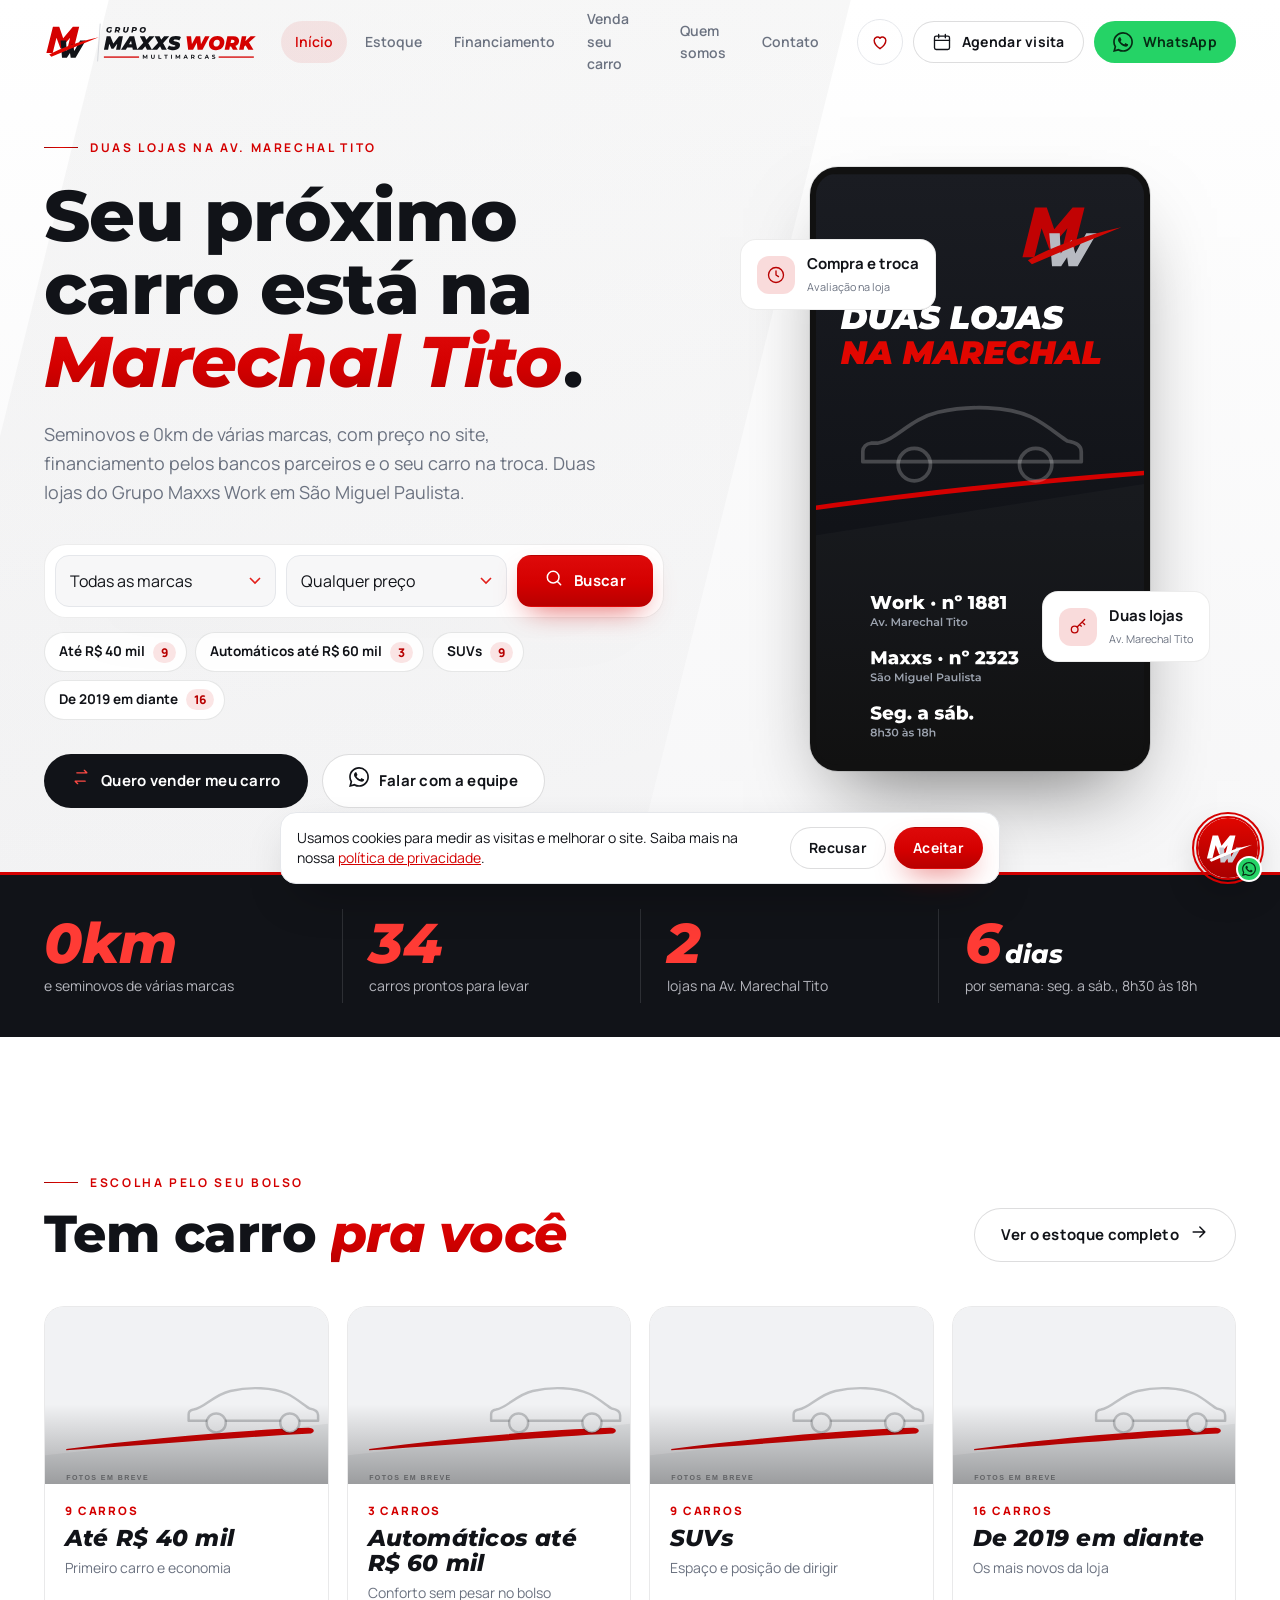
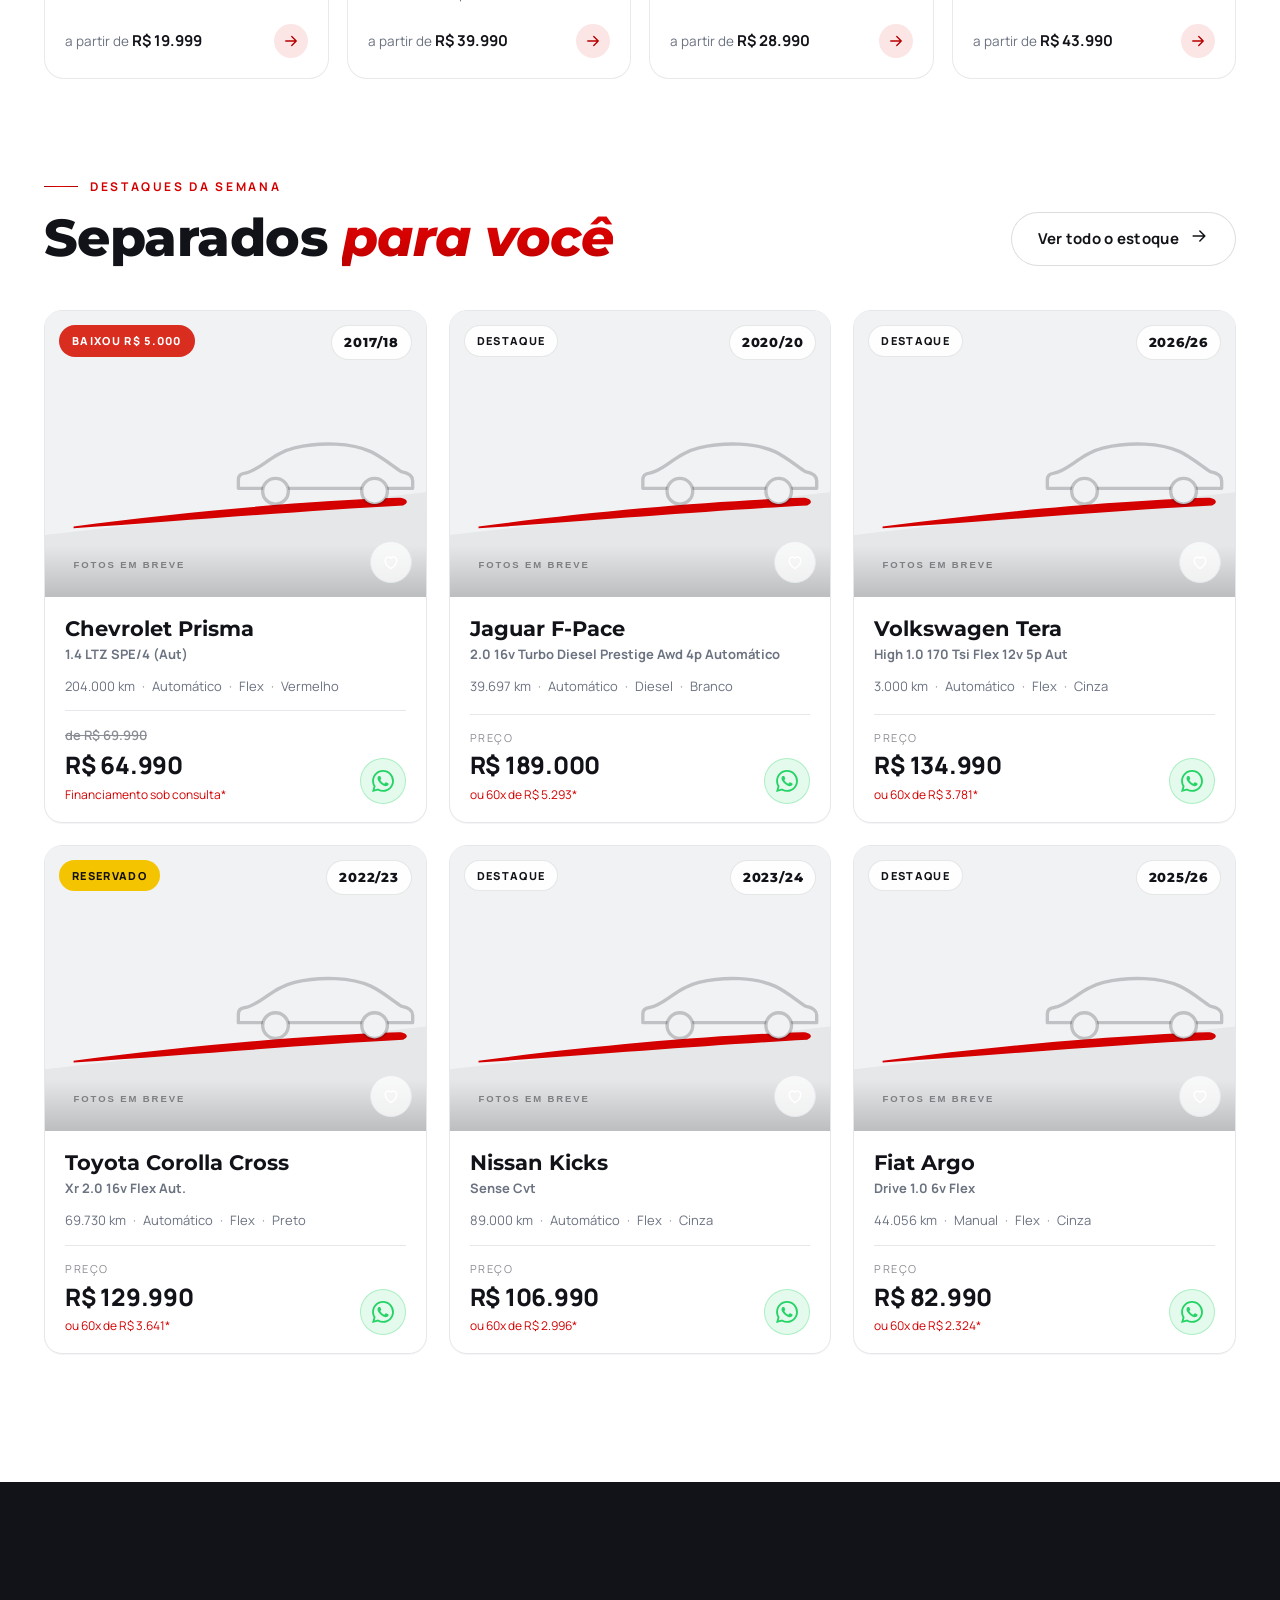
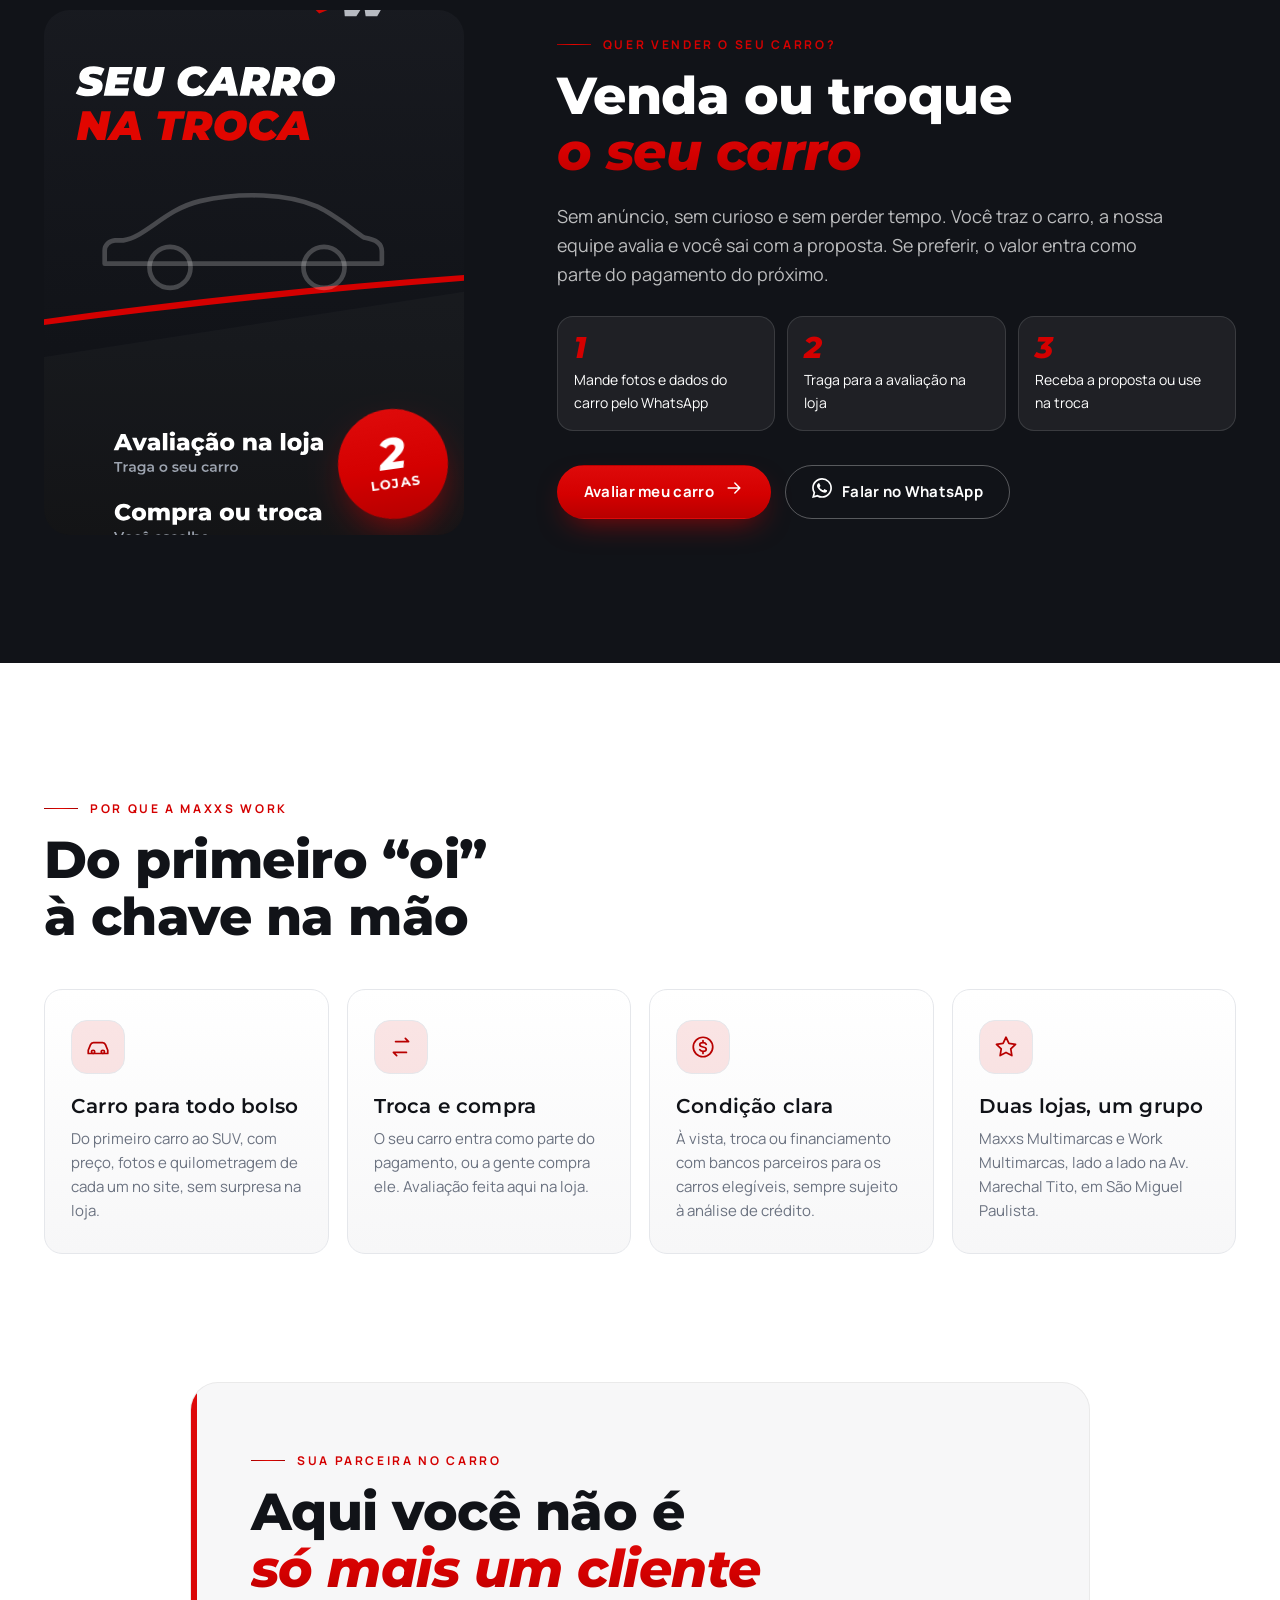
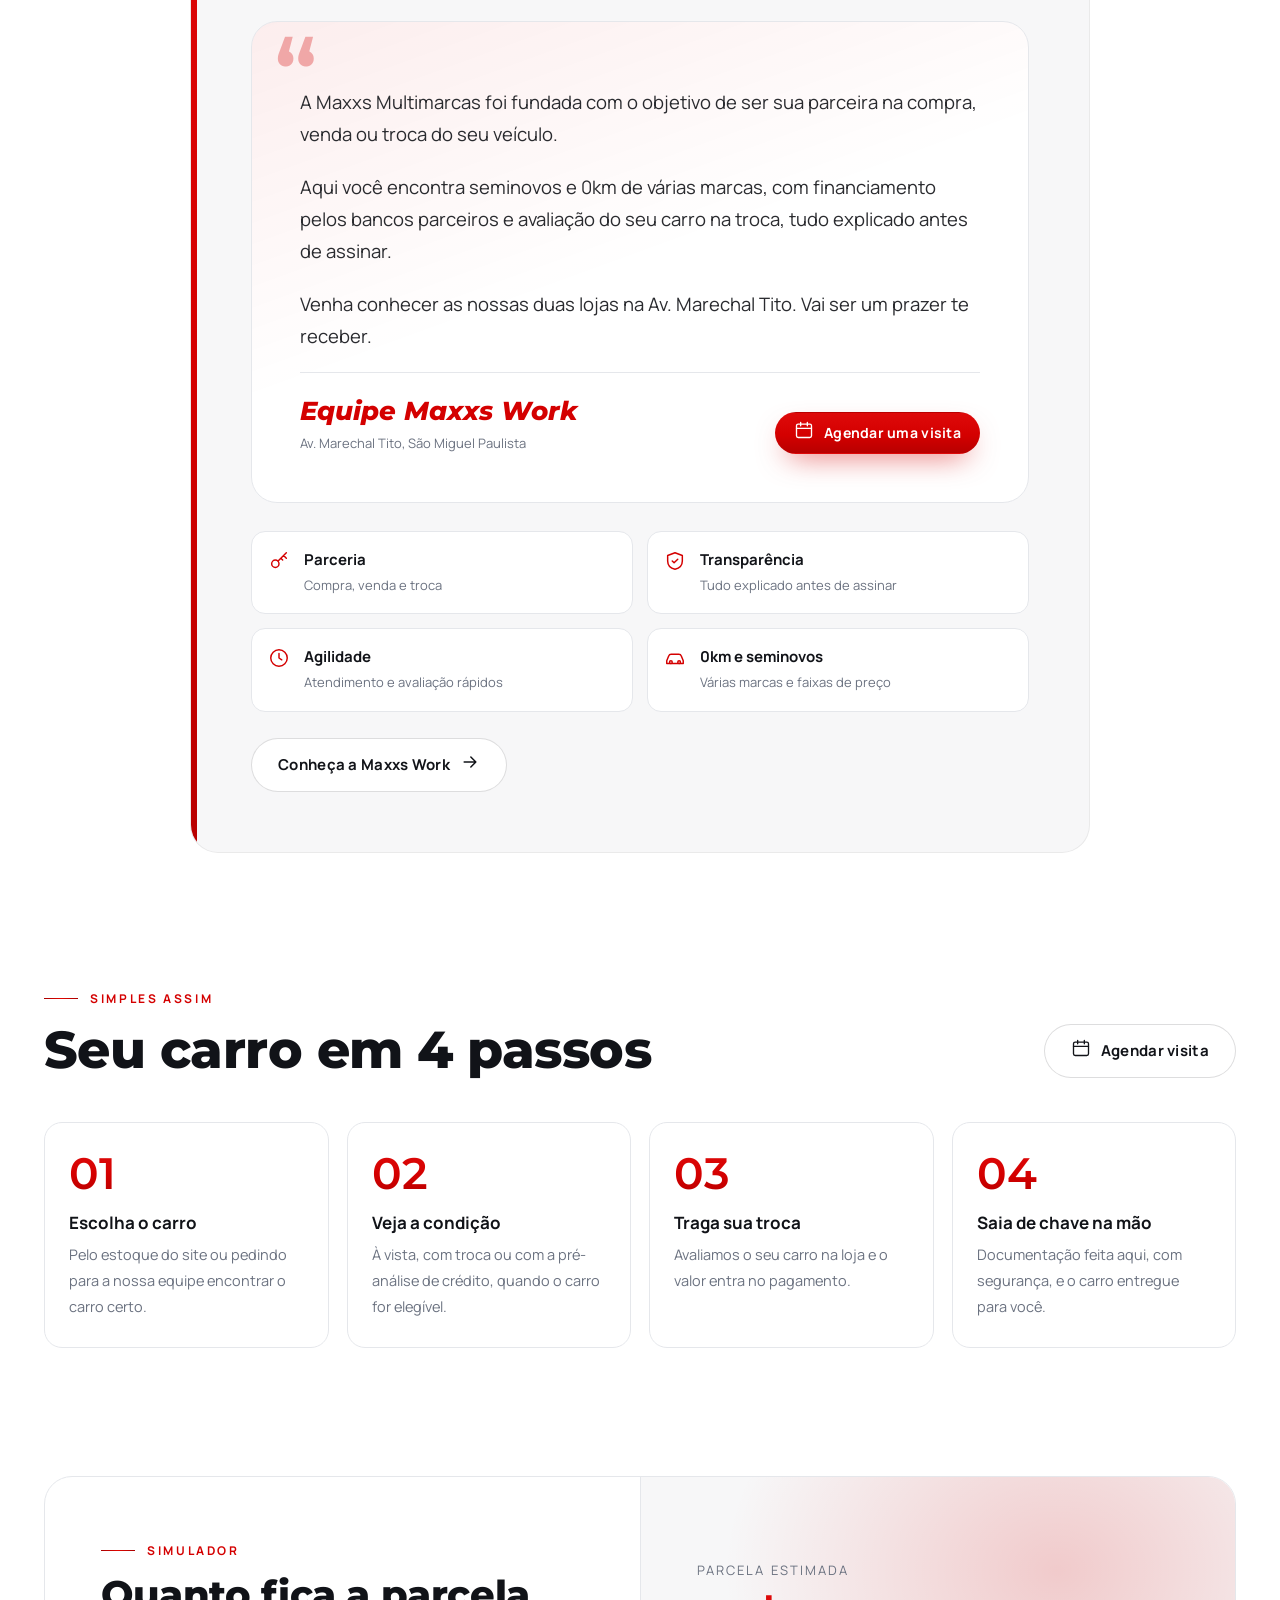
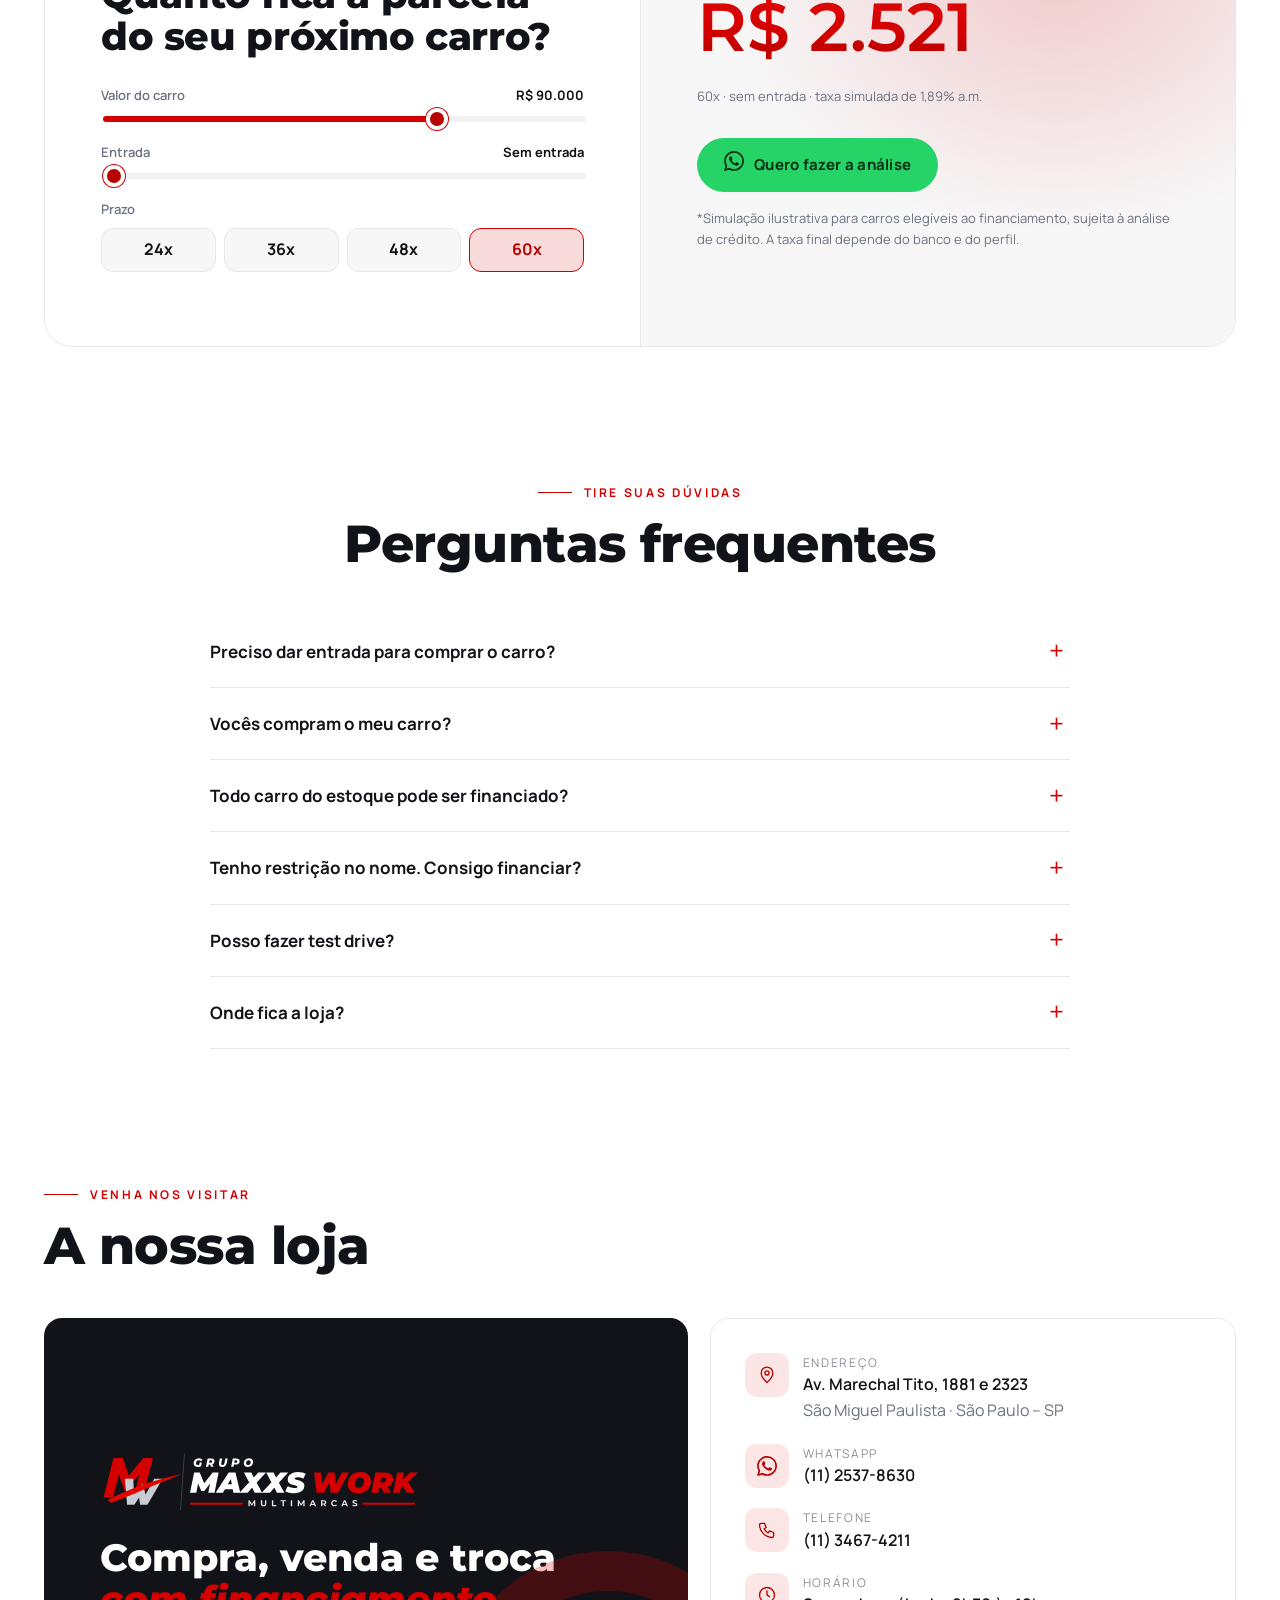
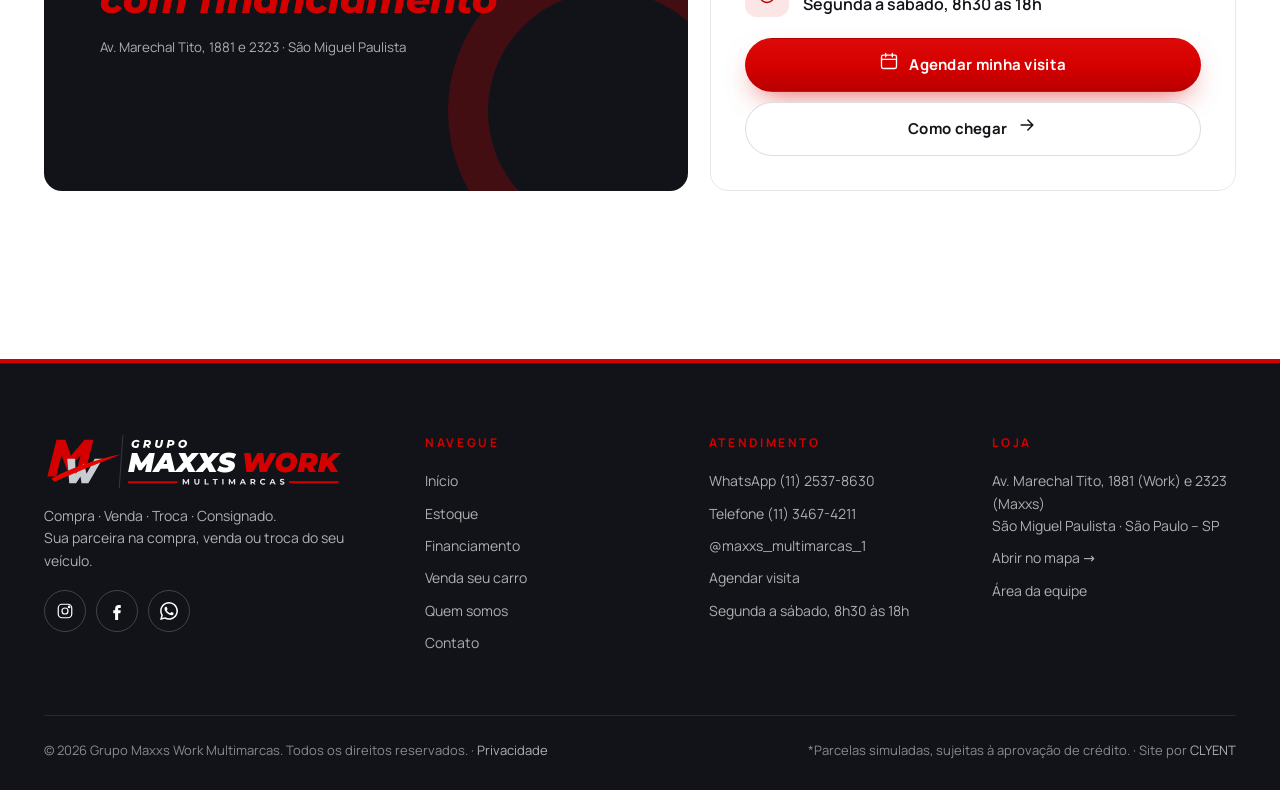
==== commit e52e8a7a: "Estoque real com fotos, cor e final da placa (site atual da loja) Co-Authored-By: Claude Opus 5.5 <n" ====
--- a/index.html
+++ b/index.html
@@ -218,7 +218,7 @@
     </div>
   </section>
 </main>
-<script src="assets/js/store.js?v=2"></script>
+<script src="assets/js/store.js?v=3"></script>
 <script src="assets/js/site.js?v=1"></script>
 </body>
 </html>
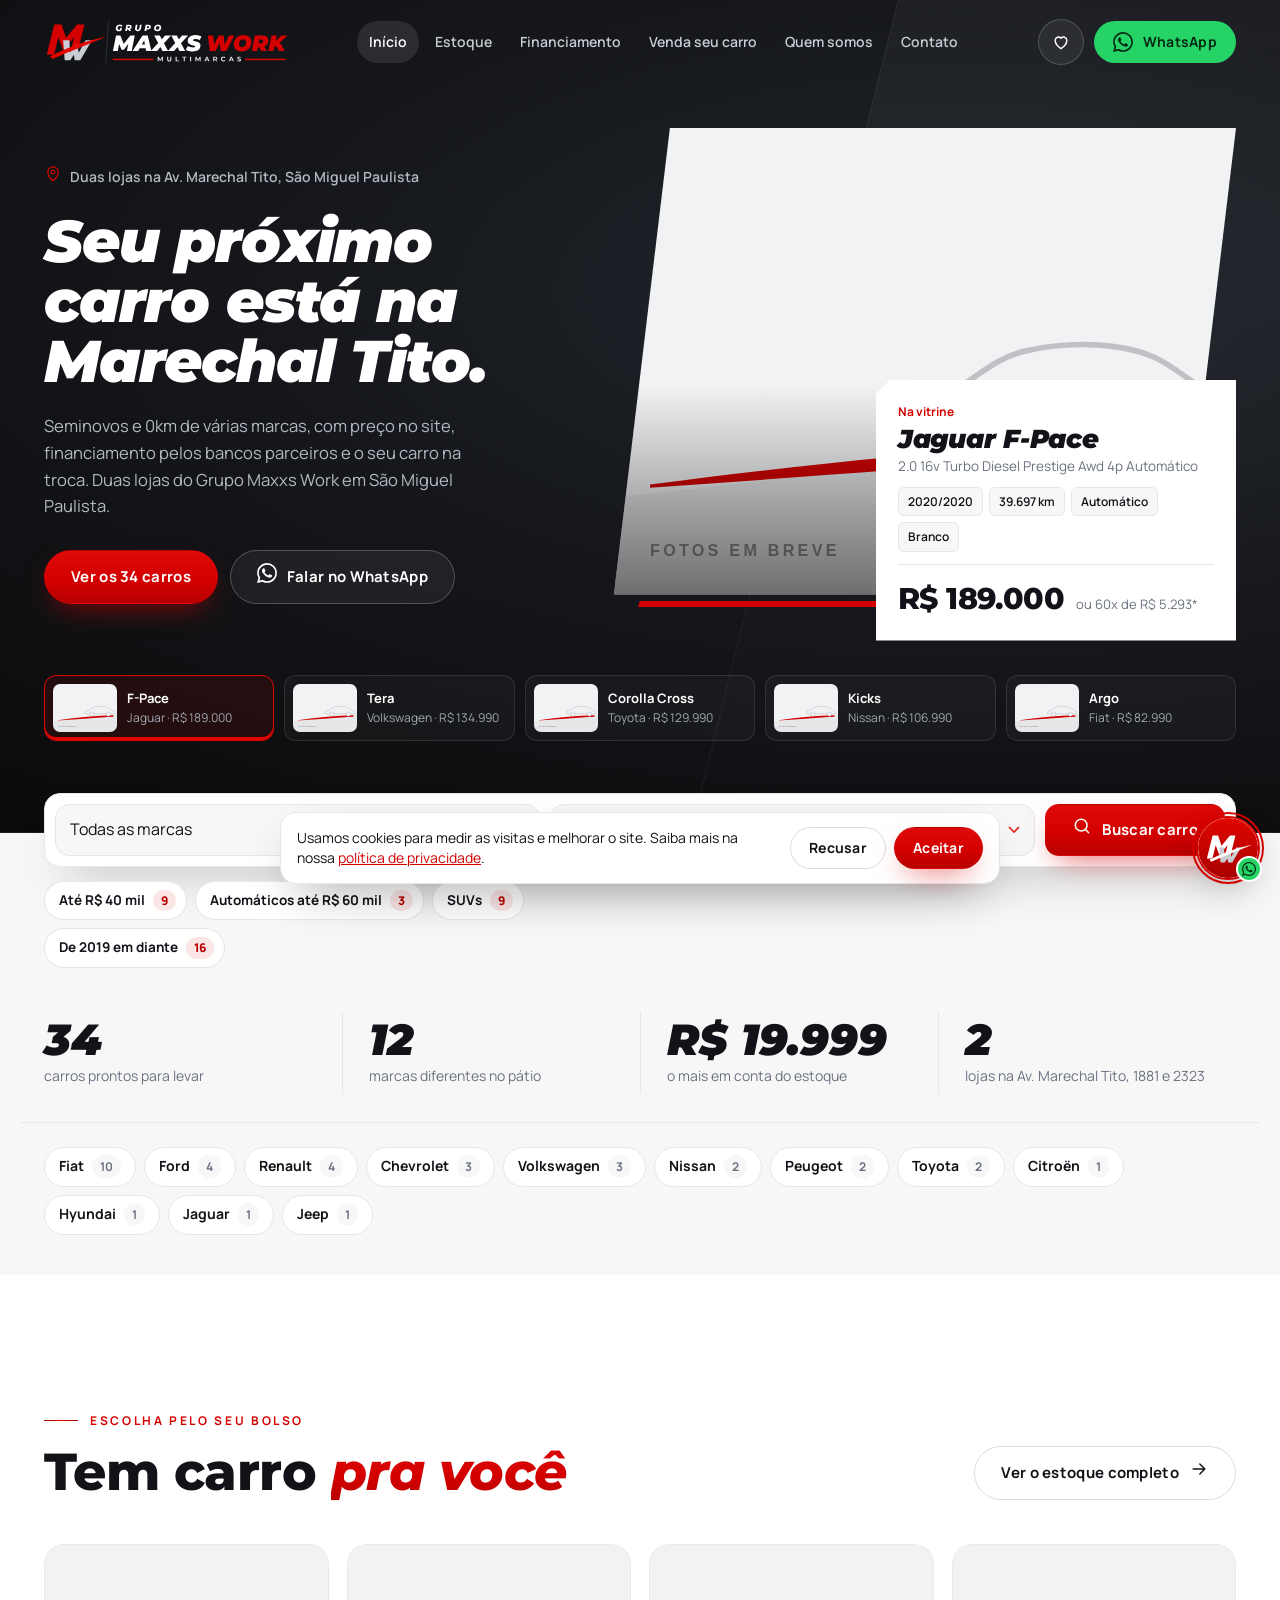
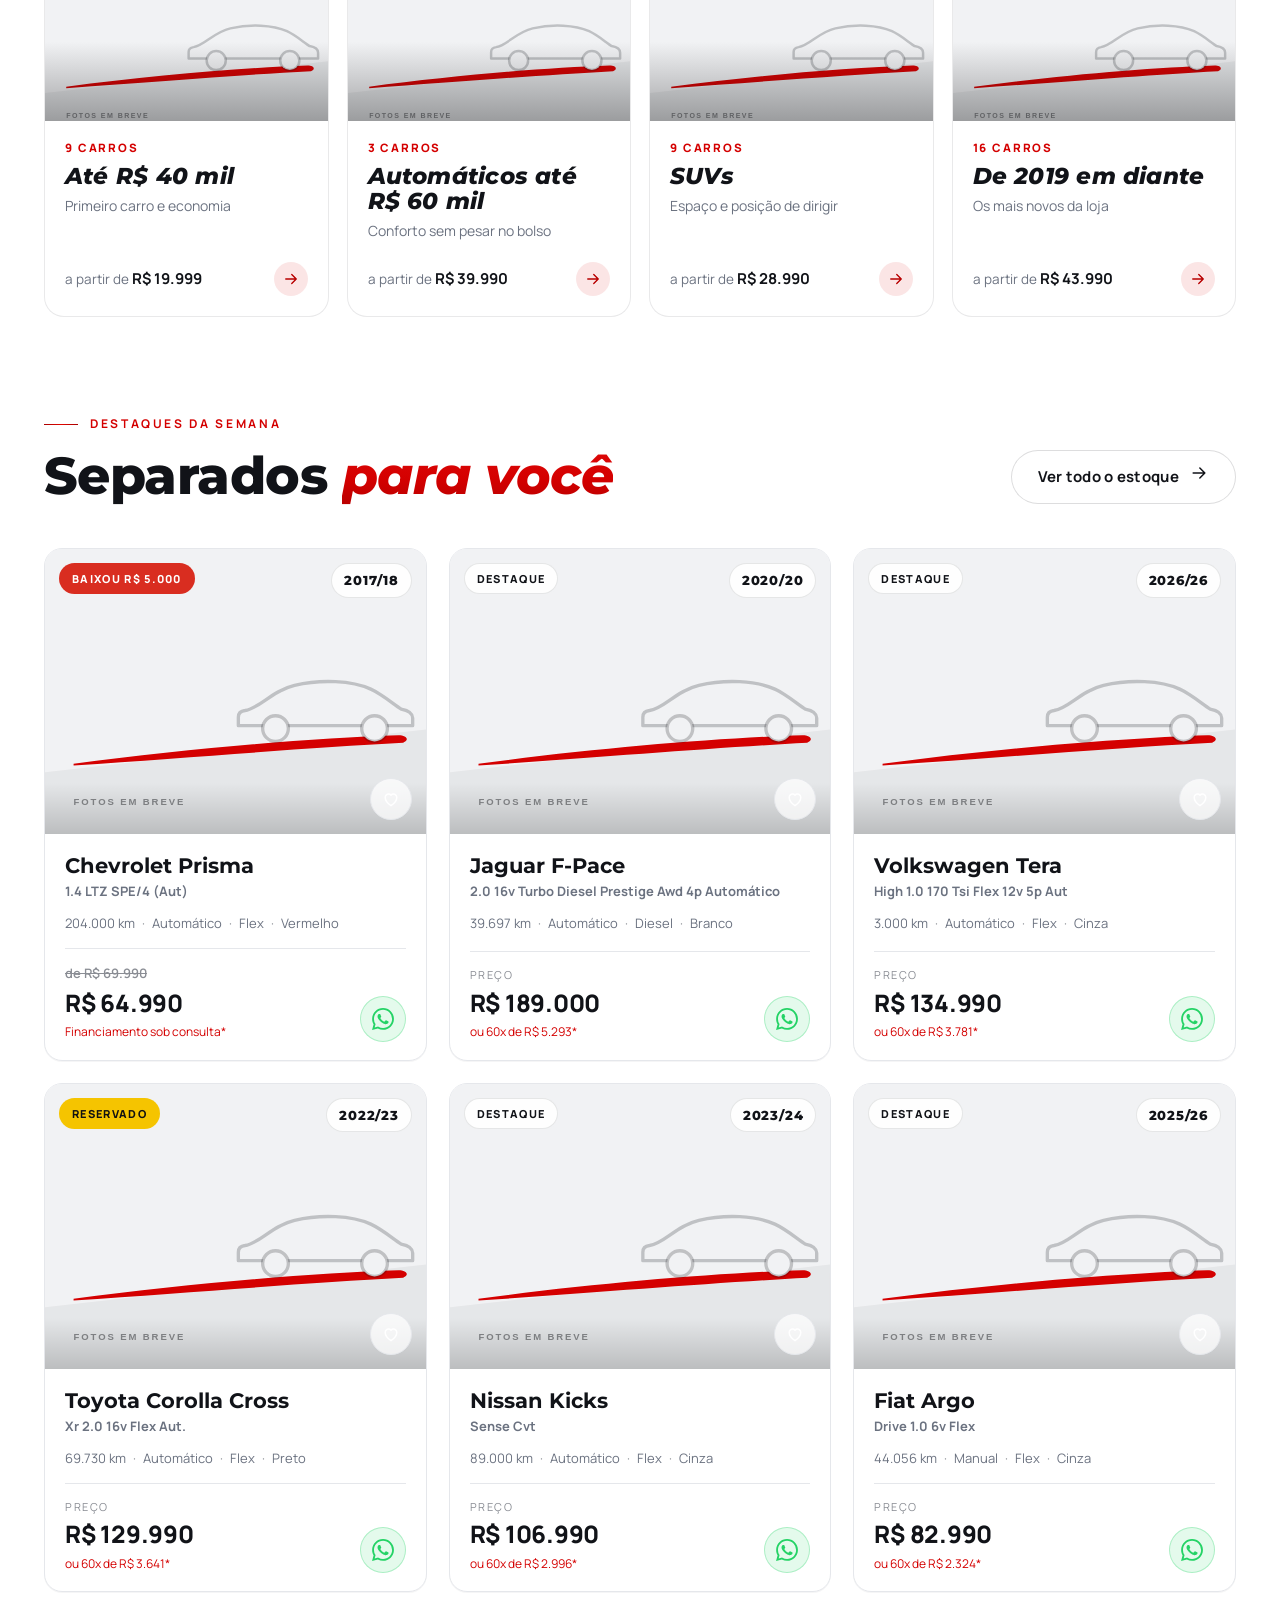
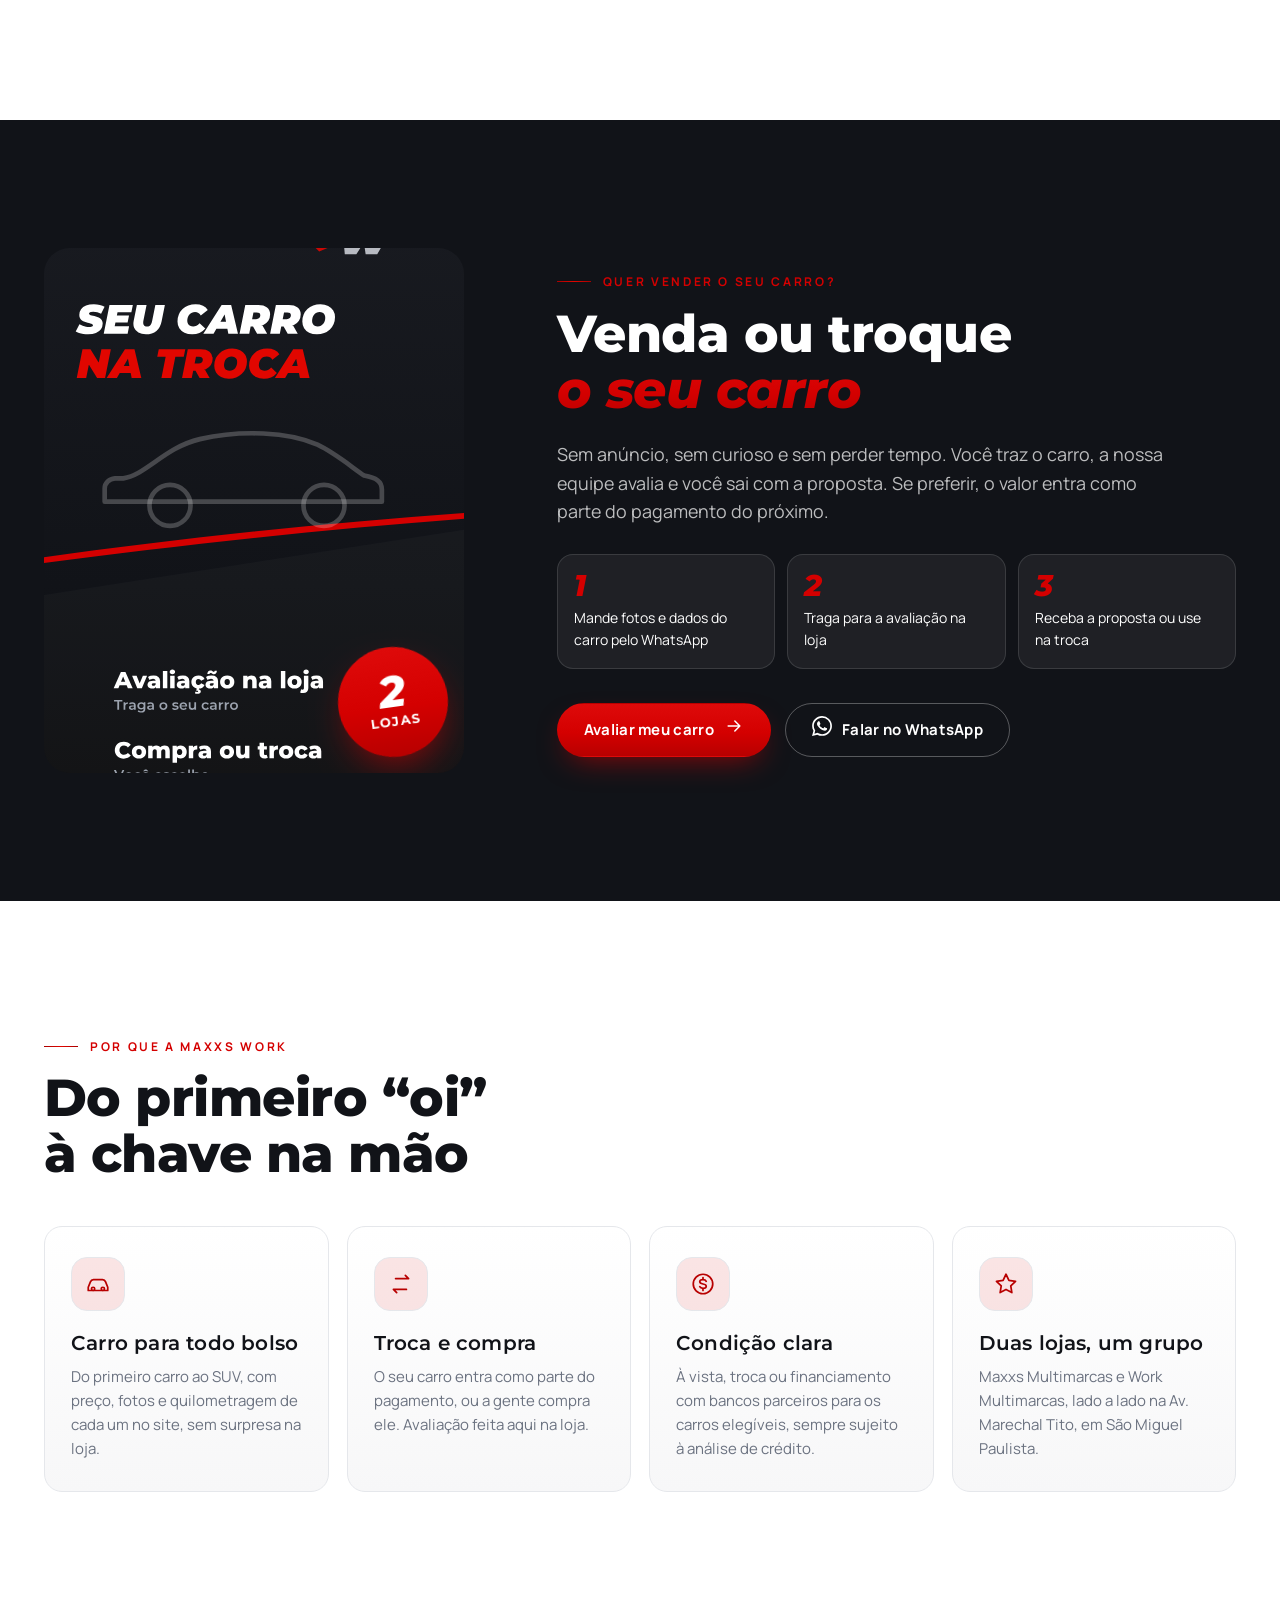
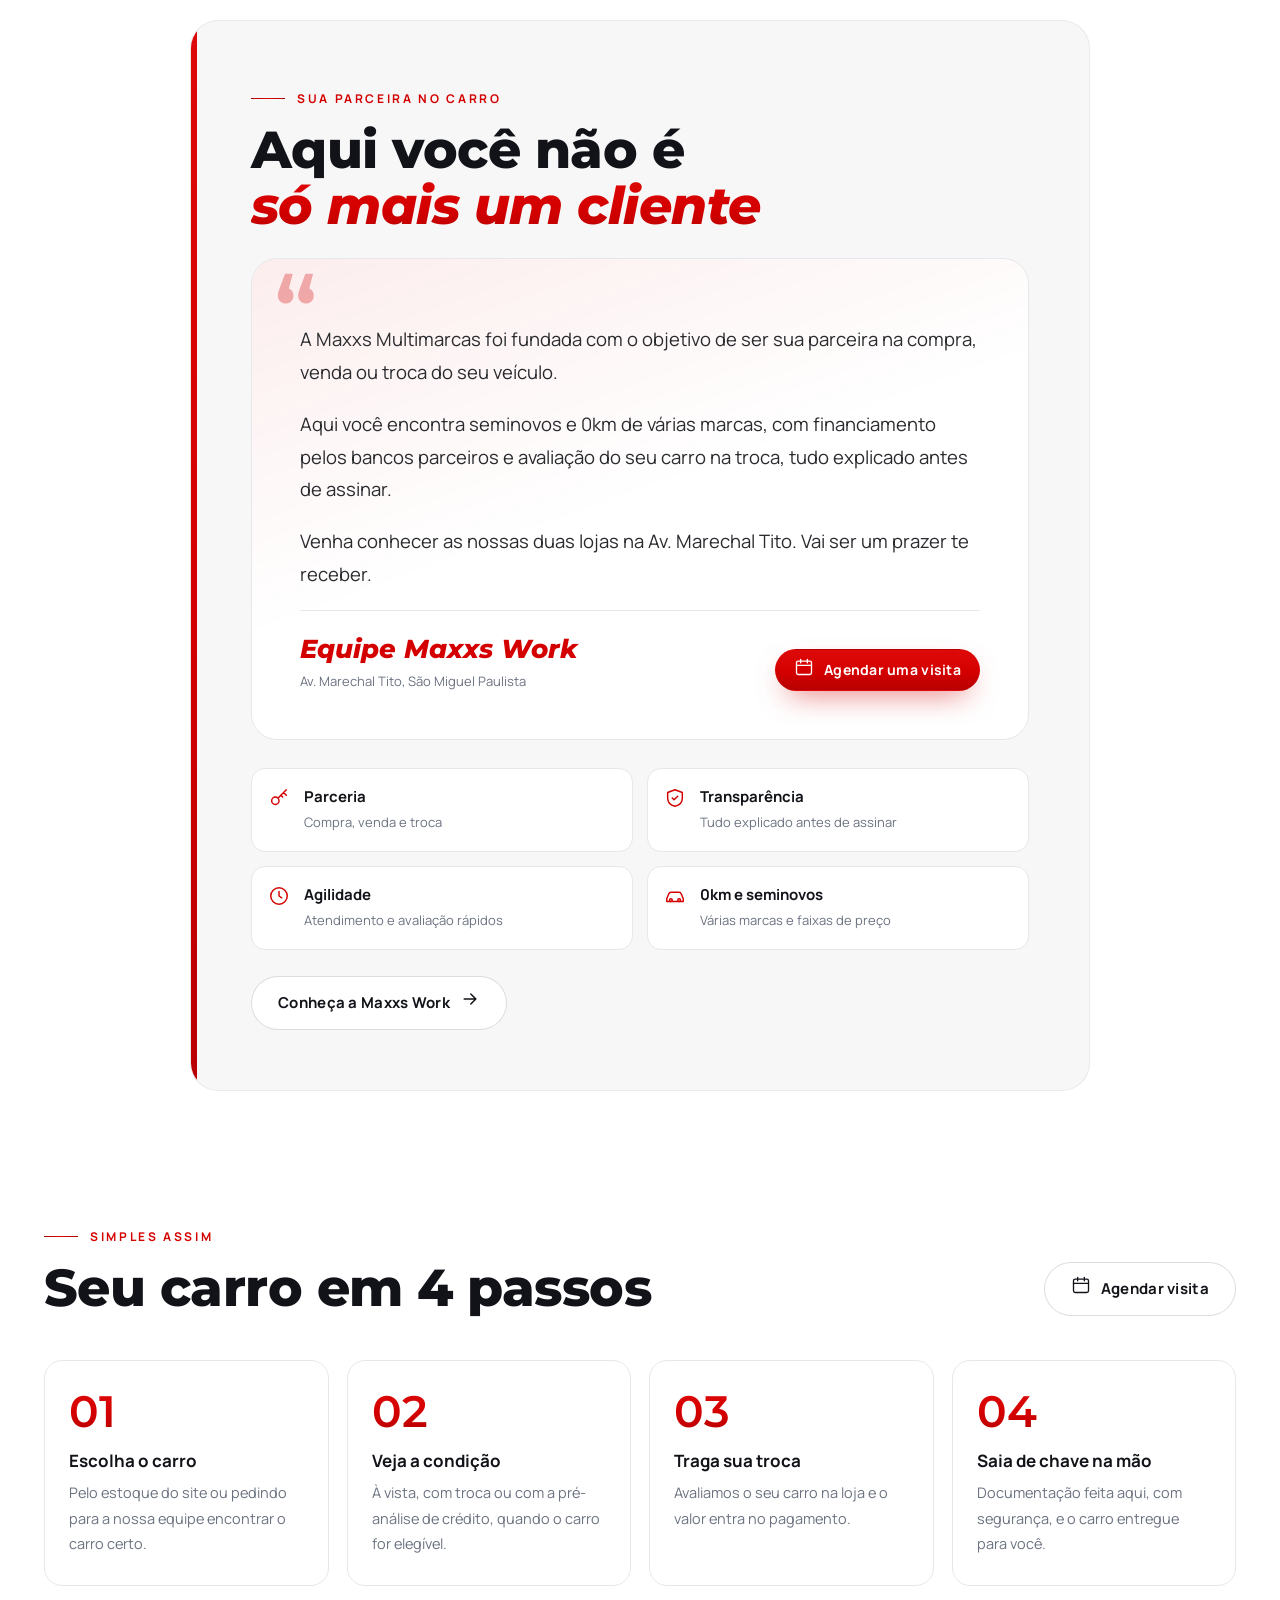
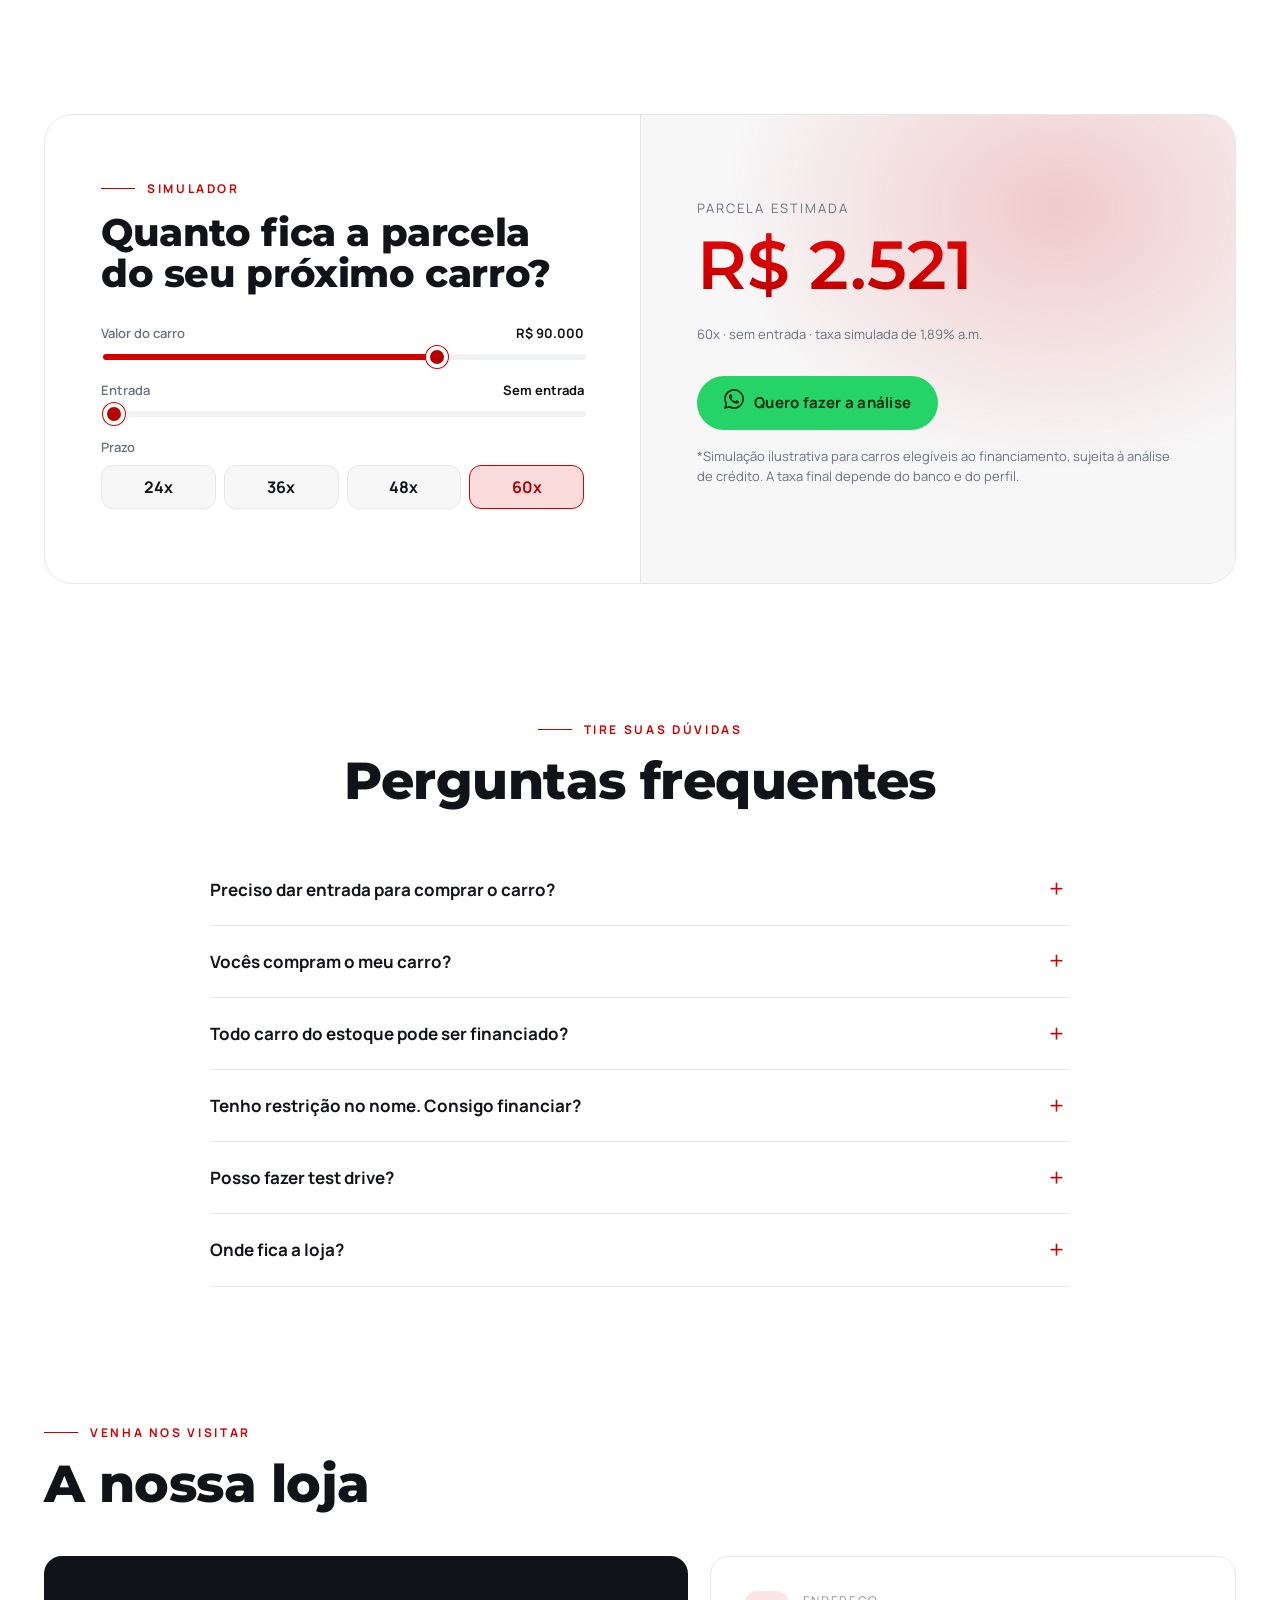
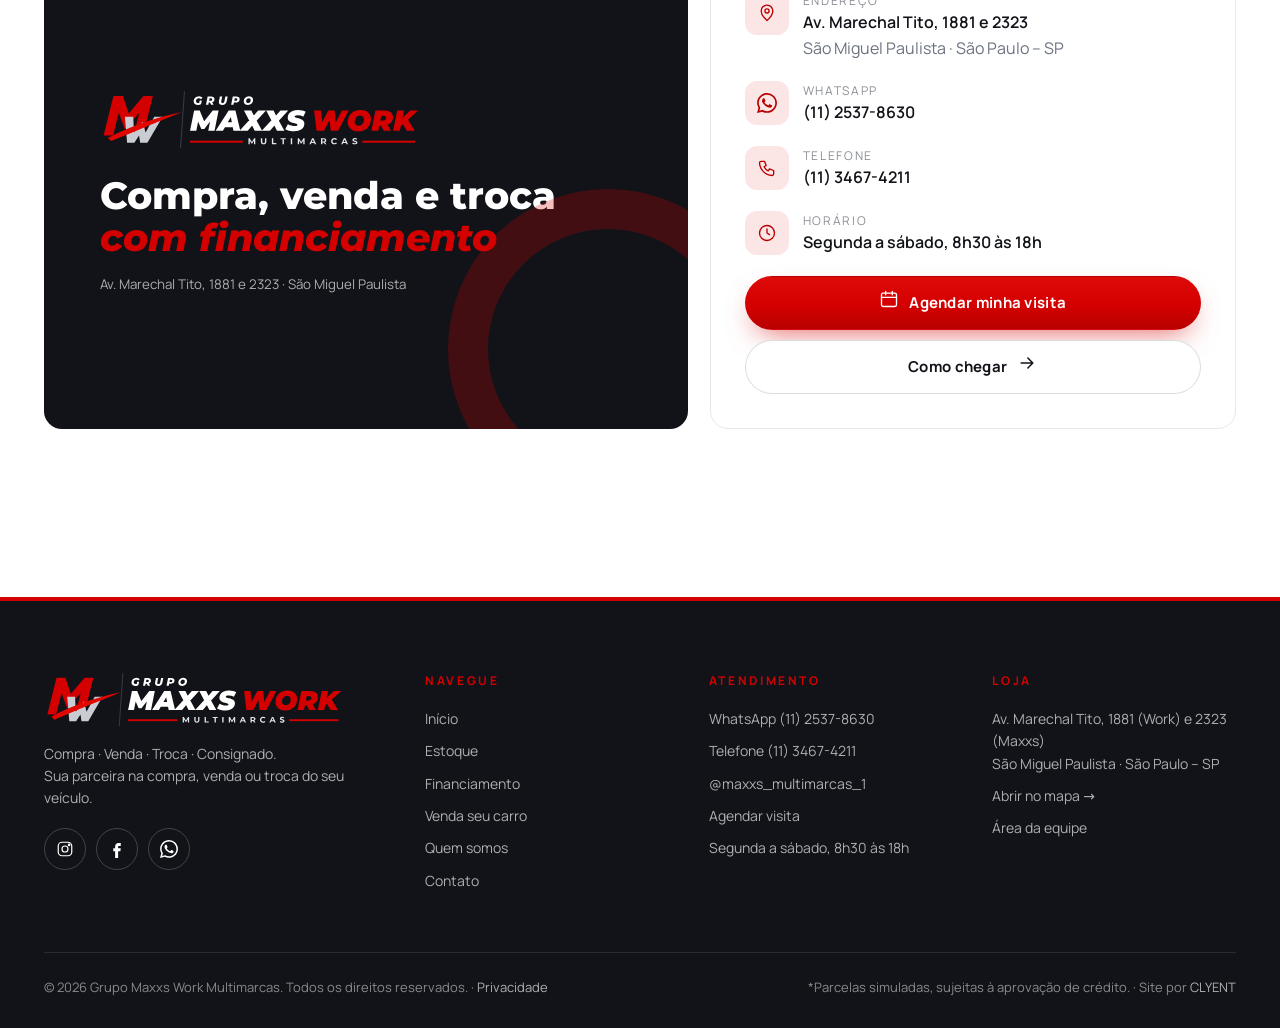
==== commit e685b5ec: "Home: vitrine de carros reais no topo, números do estoque e marcas no pátio Co-Authored-By: Claude O" ====
--- a/index.html
+++ b/index.html
@@ -20,53 +20,62 @@
   <link rel="icon" href="assets/img/favicon.png">
   <link rel="apple-touch-icon" href="assets/img/apple-touch-icon.png">
   <link rel="preload" href="assets/fonts/montserrat-latin-800-normal.woff2" as="font" type="font/woff2" crossorigin>
-  <link rel="stylesheet" href="assets/css/site.css?v=4">
+  <link rel="stylesheet" href="assets/css/site.css?v=7">
 </head>
-<body data-page="home">
+<body data-page="home" class="dark-top">
 <main>
-  <!-- ===== HERO ===== -->
-  <section class="hero hero-d hero-x">
-    <div class="hero-bg"></div>
-    <div class="container hero-grid">
-      <div>
-        <span class="eyebrow reveal">Duas lojas na Av. Marechal Tito</span>
-        <h1><span class="line-in"><span data-hero-title>Carro bom para todo bolso.</span></span></h1>
-        <p class="lead reveal" style="--d:.25s" data-hero-sub></p>
-        <form class="quick-search reveal" style="--d:.35s" id="qs-form" aria-label="Busca rápida">
-          <select id="qs-marca" aria-label="Marca"></select>
-          <select id="qs-preco" aria-label="Preço máximo">
-            <option value="">Qualquer preço</option>
-            <option value="40000">Até R$ 40 mil</option>
-            <option value="60000">Até R$ 60 mil</option>
-            <option value="80000">Até R$ 80 mil</option>
-            <option value="100000">Até R$ 100 mil</option>
-          </select>
-          <button class="btn btn-gold" type="submit"><span data-icon="search"></span>Buscar</button>
-        </form>
-        <div class="quick-chips reveal" style="--d:.45s" id="quick-chips" aria-label="Atalhos do estoque"></div>
-        <div class="hero-actions reveal" style="--d:.55s">
-          <a class="btn btn-dark" href="venda-seu-carro.html"><span data-icon="swap"></span>Quero vender meu carro</a>
-          <a class="btn btn-ghost" href="#" data-wa-geral><span data-icon="wa"></span>Falar com a equipe</a>
-        </div>
-      </div>
-      <div class="reel reveal" style="--d:.2s">
-        <div class="reel-frame">
-          <img src="assets/img/vitrine.svg" alt="Grupo Maxxs Work Multimarcas: duas lojas na Av. Marechal Tito" loading="eager">
-        </div>
-        <div class="float-chip chip-a"><span class="ic" data-icon="clock"></span><div><b>Compra e troca</b><small>Avaliação na loja</small></div></div>
-        <div class="float-chip chip-b"><span class="ic" data-icon="key"></span><div><b>Duas lojas</b><small>Av. Marechal Tito</small></div></div>
-      </div>
+  <!-- ===== HERO · VITRINE (carros reais do estoque, escolhidos em site.js → showroom()) ===== -->
+  <section class="showroom" aria-label="Carros na vitrine">
+    <div class="sr-stage">
+      <div class="sr-slash" aria-hidden="true"></div>
+      <div class="container sr-grid">
+        <div class="sr-copy">
+          <p class="sr-where"><span data-icon="pin"></span>Duas lojas na Av. Marechal Tito, São Miguel Paulista</p>
+          <h1 data-hero-title>Seu próximo carro está na Marechal Tito.</h1>
+          <p class="sr-lead" data-hero-sub></p>
+          <div class="sr-actions">
+            <a class="btn btn-gold" href="estoque.html" data-sr-total>Ver o estoque</a>
+            <a class="btn btn-onDark" href="#" data-wa-geral><span data-icon="wa"></span>Falar no WhatsApp</a>
+          </div>
+        </div>
+        <div class="sr-car" id="sr-car" aria-live="polite">
+          <a class="sr-photo" id="sr-link" href="estoque.html"><img id="sr-img" src="assets/img/vitrine.svg" alt="" width="800" height="600" fetchpriority="high"></a>
+          <div class="sr-plate">
+            <span class="sr-label">Na vitrine</span>
+            <h2 id="sr-name">Carregando a vitrine</h2>
+            <p id="sr-ver"></p>
+            <div class="sr-meta" id="sr-meta"></div>
+            <div class="sr-price"><b id="sr-price"></b><small id="sr-cond"></small></div>
+          </div>
+        </div>
+      </div>
+      <div class="container"><div class="sr-thumbs" id="sr-thumbs" role="tablist" aria-label="Escolha um carro da vitrine"></div></div>
+    </div>
+    <div class="container sr-search">
+      <form class="quick-search" id="qs-form" aria-label="Busca rápida">
+        <select id="qs-marca" aria-label="Marca"></select>
+        <select id="qs-preco" aria-label="Preço máximo">
+          <option value="">Qualquer preço</option>
+          <option value="40000">Até R$ 40 mil</option>
+          <option value="60000">Até R$ 60 mil</option>
+          <option value="80000">Até R$ 80 mil</option>
+          <option value="100000">Até R$ 100 mil</option>
+        </select>
+        <button class="btn btn-gold" type="submit"><span data-icon="search"></span>Buscar carro</button>
+      </form>
+      <div class="quick-chips" id="quick-chips" aria-label="Atalhos do estoque"></div>
     </div>
   </section>
 
   <!-- ===== NÚMEROS ===== -->
-  <section class="stats-band" aria-label="A Maxxs Work em números">
+  <section class="stats-band" aria-label="O estoque em números">
     <div class="container stats-grid">
-      <div><b>0km</b><span>e seminovos de várias marcas</span></div>
-      <div><b><span data-count-estoque data-counter="0">0</span></b><span>carros prontos para levar</span></div>
-      <div><b>2</b><span>lojas na Av. Marechal Tito</span></div>
-      <div><b>6<small>dias</small></b><span>por semana: seg. a sáb., 8h30 às 18h</span></div>
-    </div>
+      <div><b data-stat="carros">0</b><span>carros prontos para levar</span></div>
+      <div><b data-stat="marcas">0</b><span>marcas diferentes no pátio</span></div>
+      <div><b data-stat="apartir">R$ 0</b><span>o mais em conta do estoque</span></div>
+      <div><b>2</b><span>lojas na Av. Marechal Tito, 1881 e 2323</span></div>
+    </div>
+    <div class="container brand-rail" id="brand-rail" aria-label="Marcas no estoque"></div>
   </section>
 
   <!-- ===== FAIXAS ===== -->
@@ -219,6 +228,6 @@
   </section>
 </main>
 <script src="assets/js/store.js?v=3"></script>
-<script src="assets/js/site.js?v=1"></script>
+<script src="assets/js/site.js?v=3"></script>
 </body>
 </html>
--- a/assets/css/site.css
+++ b/assets/css/site.css
@@ -820,3 +820,118 @@
   body.has-mobile-bar .loja-bubble { display: none; }
   body.has-mobile-bar .cookie-bar { bottom: calc(86px + env(safe-area-inset-bottom)); }
 }
+
+/* =====================================================================
+   VITRINE DO TOPO (home) · palco grafite com o carro real do estoque.
+   Assinatura da marca: o corte inclinado de -14° do monograma MW.
+   ===================================================================== */
+.brand .logo-escuro { display: none; }
+.dark-top .site-header:not(.scrolled) .logo-claro { display: none; }
+.dark-top .site-header:not(.scrolled) .logo-escuro { display: block; }
+.menu-open.dark-top .site-header .logo-claro { display: block; }
+.menu-open.dark-top .site-header .logo-escuro { display: none; }
+.dark-top .site-header:not(.scrolled) .nav-links a { color: #C9CCD3; }
+.dark-top .site-header:not(.scrolled) .nav-links a:hover { color: #fff; }
+.dark-top .site-header:not(.scrolled) .nav-links a.active { background: rgba(255, 255, 255, .1); color: #fff; }
+.dark-top .site-header:not(.scrolled) .icon-btn,
+.dark-top .site-header:not(.scrolled) .nav-cta .btn-ghost { background: rgba(255, 255, 255, .06); border-color: rgba(255, 255, 255, .18); color: #fff; }
+.dark-top:not(.menu-open) .site-header:not(.scrolled) .burger { border-color: rgba(255, 255, 255, .25); }
+.dark-top:not(.menu-open) .site-header:not(.scrolled) .burger span,
+.dark-top:not(.menu-open) .site-header:not(.scrolled) .burger span::before,
+.dark-top:not(.menu-open) .site-header:not(.scrolled) .burger span::after { background: #fff; }
+.dark-top:not(.menu-open) .site-header:not(.scrolled) .burger span { background: #fff; }
+
+.showroom { position: relative; background: var(--bg-2); }
+.sr-stage { position: relative; overflow: hidden; color: #fff; padding: 128px 0 92px;
+  background: radial-gradient(120% 80% at 75% 35%, #23262D 0%, #15171C 45%, #0B0B0B 100%); }
+.sr-stage::after { content: ''; position: absolute; left: 0; right: 0; bottom: 0; height: 1px; background: rgba(255, 255, 255, .08); }
+.sr-slash { position: absolute; right: -8%; top: 0; bottom: 0; width: 46%; transform: skewX(-14deg); background: linear-gradient(180deg, rgba(255, 255, 255, .035), rgba(255, 255, 255, 0)); border-left: 1px solid rgba(255, 255, 255, .06); pointer-events: none; }
+.sr-grid { position: relative; z-index: 1; display: grid; grid-template-columns: minmax(0, .95fr) minmax(0, 1.15fr); gap: 56px; align-items: center; }
+.sr-where { display: inline-flex; align-items: center; gap: 8px; margin: 0 0 22px; font-size: 14px; font-weight: 600; color: #B5B8C0; }
+.sr-where svg { width: 18px; height: 18px; color: var(--brand-vivid); }
+.sr-copy h1 { font-family: var(--serif); font-weight: 900; font-style: italic; font-size: clamp(40px, 5.4vw, 74px); line-height: 1.02; letter-spacing: -.02em; margin: 0 0 22px; color: #fff; max-width: 13ch; }
+.sr-lead { font-size: clamp(16px, 1.3vw, 18px); line-height: 1.6; color: #B5B8C0; max-width: 46ch; margin: 0 0 30px; }
+.sr-actions { display: flex; flex-wrap: wrap; gap: 12px; }
+.btn-onDark { background: rgba(255, 255, 255, .06); color: #fff; border: 1px solid rgba(255, 255, 255, .22); }
+.btn-onDark:hover { background: rgba(255, 255, 255, .12); border-color: rgba(255, 255, 255, .4); transform: translateY(-2px); }
+
+/* o carro: foto com corte inclinado + placa de dados sobreposta */
+.sr-car { position: relative; padding-bottom: 46px; }
+.sr-photo { display: block; position: relative; aspect-ratio: 4 / 3; clip-path: polygon(9% 0, 100% 0, 91% 100%, 0 100%); background: #1B1D23; overflow: hidden; }
+.sr-photo img { width: 100%; height: 100%; object-fit: cover; display: block; transition: opacity .22s ease, transform 6.5s ease-out; }
+.sr-car:not(.troca) .sr-photo img { transform: scale(1.04); }
+.sr-car.troca .sr-photo img { opacity: 0; transform: scale(1); transition: opacity .22s ease; }
+.sr-photo::after { content: ''; position: absolute; inset: 0; background: linear-gradient(180deg, rgba(11, 11, 11, 0) 55%, rgba(11, 11, 11, .55) 100%); }
+.sr-car::before { content: ''; position: absolute; left: 4%; right: 12%; bottom: 34px; height: 6px; background: var(--brand); transform: skewX(-14deg); z-index: 2; }
+.sr-plate { position: absolute; right: 0; bottom: 0; z-index: 3; width: min(360px, 78%); background: #fff; color: var(--graphite); padding: 18px 22px 18px; box-shadow: 0 30px 60px -20px rgba(0, 0, 0, .6); clip-path: polygon(14px 0, 100% 0, 100% 100%, 0 100%, 0 14px); transition: opacity .22s ease; }
+.sr-car.troca .sr-plate { opacity: .35; }
+.sr-label { display: inline-block; font-size: 12px; font-weight: 700; color: var(--brand); margin-bottom: 4px; }
+.sr-plate h2 { font-family: var(--serif); font-weight: 900; font-style: italic; font-size: 26px; line-height: 1.1; margin: 0; letter-spacing: -.01em; }
+.sr-plate p { margin: 2px 0 10px; font-size: 13.5px; color: var(--text-2); white-space: nowrap; overflow: hidden; text-overflow: ellipsis; }
+.sr-meta { display: flex; flex-wrap: wrap; gap: 6px; margin-bottom: 12px; }
+.sr-meta span { font-size: 12px; font-weight: 600; padding: 4px 9px; border-radius: 6px; background: var(--ice); border: 1px solid var(--border); }
+.sr-price { display: flex; align-items: baseline; flex-wrap: wrap; gap: 4px 12px; border-top: 1px solid var(--border); padding-top: 10px; }
+.sr-price b { font-family: var(--serif); font-weight: 900; font-size: 30px; letter-spacing: -.02em; color: var(--graphite); }
+.sr-price small { font-size: 13px; color: var(--text-2); }
+
+/* miniaturas: escolha do carro na vitrine */
+.sr-thumbs { position: relative; z-index: 1; display: grid; grid-template-columns: repeat(5, minmax(0, 1fr)); gap: 10px; margin-top: 34px; }
+.sr-thumbs button { display: flex; align-items: center; gap: 10px; text-align: left; padding: 8px; border-radius: 12px; border: 1px solid rgba(255, 255, 255, .1); background: rgba(255, 255, 255, .03); color: #fff; cursor: pointer; font: inherit; transition: background .25s, border-color .25s; min-width: 0; }
+.sr-thumbs button:hover { background: rgba(255, 255, 255, .07); }
+.sr-thumbs button[aria-selected="true"] { border-color: var(--brand-vivid); background: rgba(225, 6, 0, .1); box-shadow: inset 0 -3px 0 var(--brand-vivid); }
+.sr-thumbs button:focus-visible { outline: 2px solid #fff; outline-offset: 2px; }
+.sr-thumbs img { width: 64px; height: 48px; object-fit: cover; border-radius: 7px; flex: none; }
+.sr-thumbs span { min-width: 0; display: flex; flex-direction: column; }
+.sr-thumbs b { font-size: 13px; font-weight: 700; white-space: nowrap; overflow: hidden; text-overflow: ellipsis; }
+.sr-thumbs small { font-size: 12px; color: #A3A7B0; }
+
+/* busca: barra branca que "pisa" na borda do palco */
+.sr-search { position: relative; z-index: 4; margin-top: -40px; }
+.showroom .quick-search { margin: 0; max-width: none; grid-template-columns: 1fr 1fr auto; background: #fff; border: 1px solid var(--border); border-radius: 16px; box-shadow: 0 24px 50px -24px rgba(17, 19, 24, .35); backdrop-filter: none; }
+.showroom .quick-chips { margin-top: 14px; }
+
+/* números e marcas: faixa clara logo abaixo */
+.stats-band { background: var(--bg-2); color: var(--graphite); border-top: 0; padding: 44px 0 40px; }
+.stats-grid > div { border-left-color: var(--border); }
+.stats-grid b { color: var(--graphite); font-style: italic; font-weight: 900; font-size: clamp(30px, 3.4vw, 44px); }
+.stats-grid > div > span { color: var(--text-2); }
+.brand-rail { display: flex; flex-wrap: wrap; gap: 8px; margin-top: 28px; padding-top: 24px; border-top: 1px solid var(--border); }
+.brand-rail a { display: inline-flex; align-items: center; gap: 8px; height: 40px; padding: 0 14px; border-radius: 999px; background: #fff; border: 1px solid var(--border); font-size: 14px; font-weight: 700; color: var(--graphite); transition: border-color .2s, color .2s; }
+.brand-rail a small { font-size: 12px; font-weight: 700; color: var(--text-2); background: var(--ice); border-radius: 999px; padding: 2px 8px; }
+.brand-rail a:hover { border-color: var(--brand); color: var(--brand); }
+
+@media (max-width: 1080px) {
+  .sr-grid { grid-template-columns: 1fr; gap: 40px; }
+  .sr-copy h1 { max-width: 16ch; }
+  .sr-thumbs { grid-template-columns: repeat(5, 210px); overflow-x: auto; scroll-snap-type: x mandatory; padding-bottom: 6px; scrollbar-width: none; }
+  .sr-thumbs::-webkit-scrollbar { display: none; }
+  .sr-thumbs button { scroll-snap-align: start; }
+}
+@media (max-width: 640px) {
+  .sr-stage { padding: 104px 0 78px; }
+  .sr-where { font-size: 13px; margin-bottom: 16px; }
+  .sr-copy h1 { font-size: 40px; }
+  .sr-actions .btn { flex: 1 1 auto; }
+  .sr-car { padding-bottom: 0; }
+  .sr-car::before { bottom: auto; top: calc((100vw - 32px) * .75 - 3px); left: 2%; right: 8%; }
+  .sr-plate { position: relative; width: auto; margin: 18px 0 0; }
+  .sr-plate h2 { font-size: 22px; }
+  .sr-price b { font-size: 26px; }
+  .sr-thumbs { grid-template-columns: repeat(5, 180px); margin-top: 22px; }
+  .showroom .quick-search { grid-template-columns: 1fr 1fr; }
+  .showroom .quick-search .btn { grid-column: 1 / -1; }
+  .stats-grid b { font-size: 30px; }
+}
+@media (prefers-reduced-motion: reduce) { .sr-photo img, .sr-car:not(.troca) .sr-photo img { transition: none; transform: none; } }
+/* ajustes finos da vitrine */
+.nav-links a { white-space: nowrap; padding: 10px 12px; }
+@media (max-width: 1360px) { .nav-cta .btn-ghost { display: none; } }
+.sr-copy h1 { font-size: clamp(40px, 4.6vw, 64px); max-width: 14ch; }
+@media (max-width: 640px) {
+  .sr-copy h1 { font-size: 34px; margin-bottom: 14px; }
+  .sr-lead { font-size: 15px; margin-bottom: 20px; display: -webkit-box; -webkit-line-clamp: 2; -webkit-box-orient: vertical; overflow: hidden; }
+  .sr-actions { flex-wrap: nowrap; gap: 8px; }
+  .sr-actions .btn { --h: 48px; padding: 0 14px; font-size: 14px; flex: 1 1 0; white-space: nowrap; }
+  .sr-grid { gap: 26px; }
+}
+.quick-search select { padding-right: 38px; text-overflow: ellipsis; }
